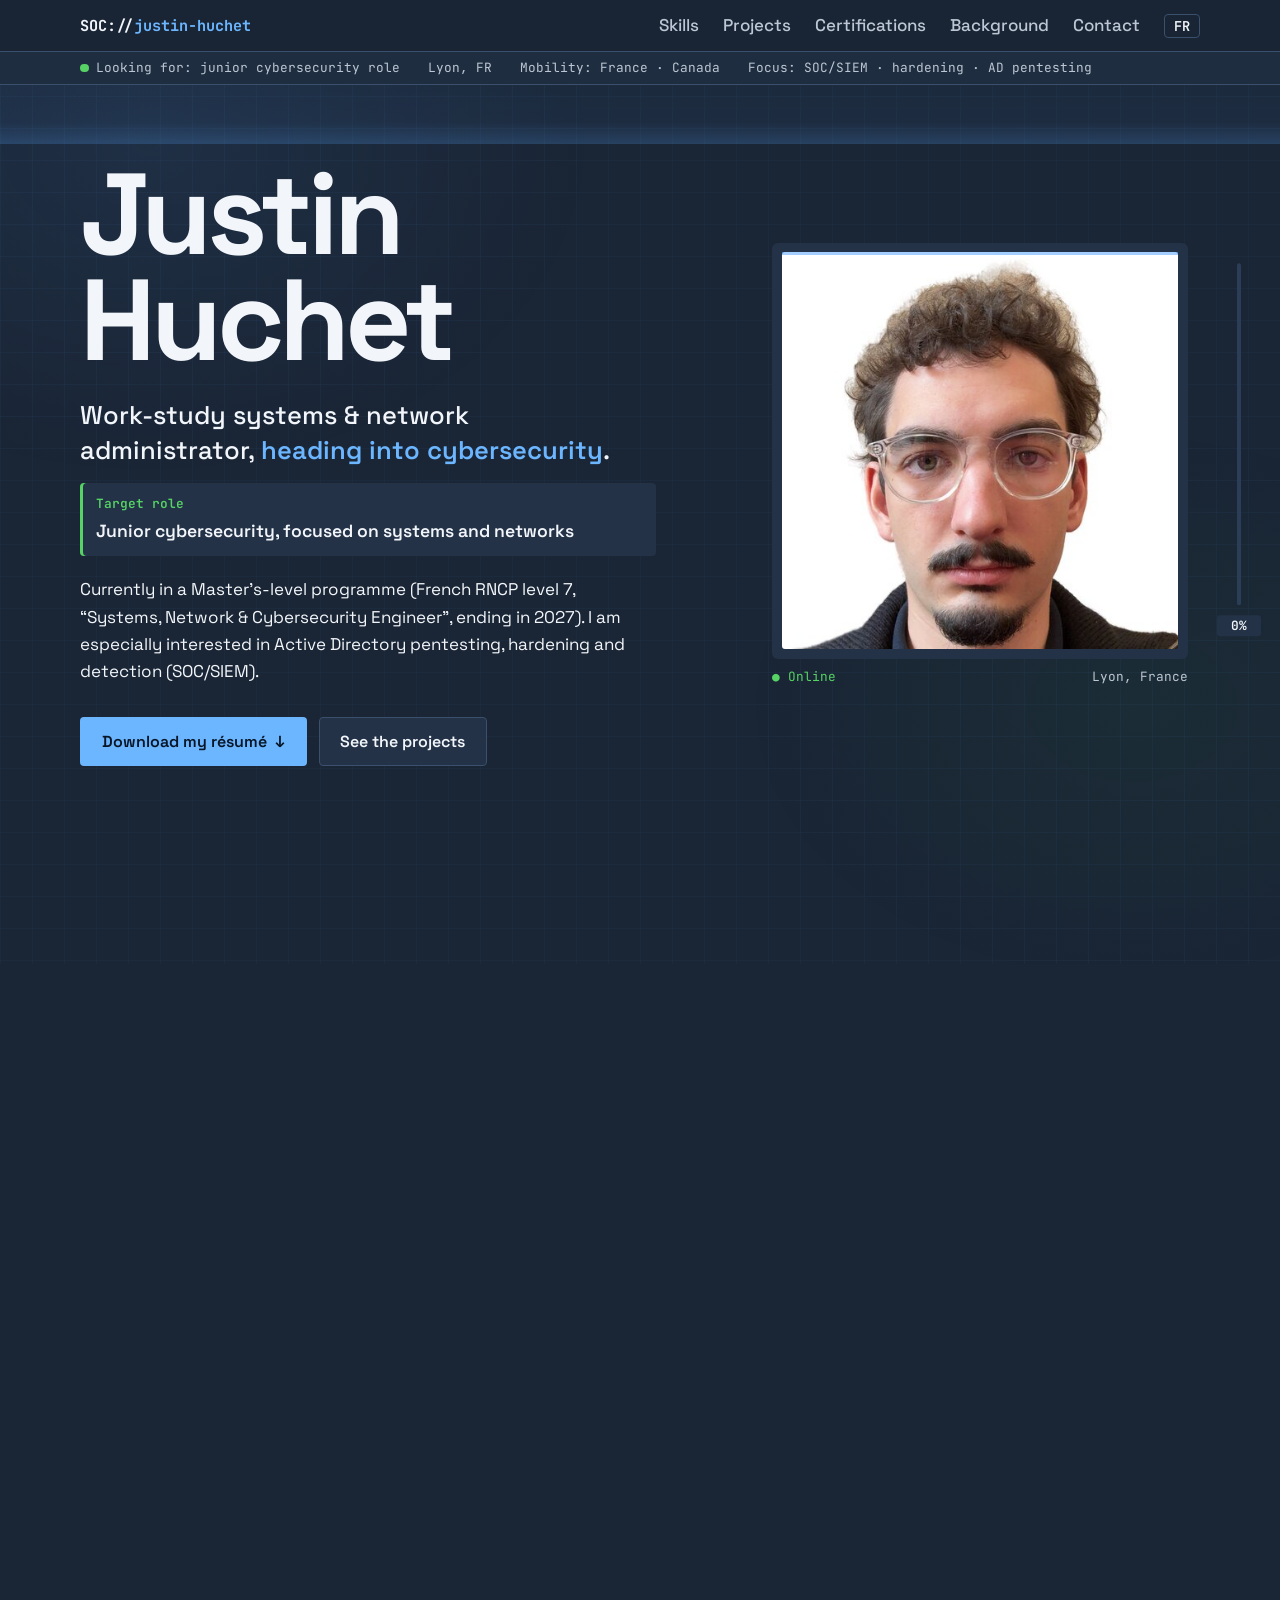
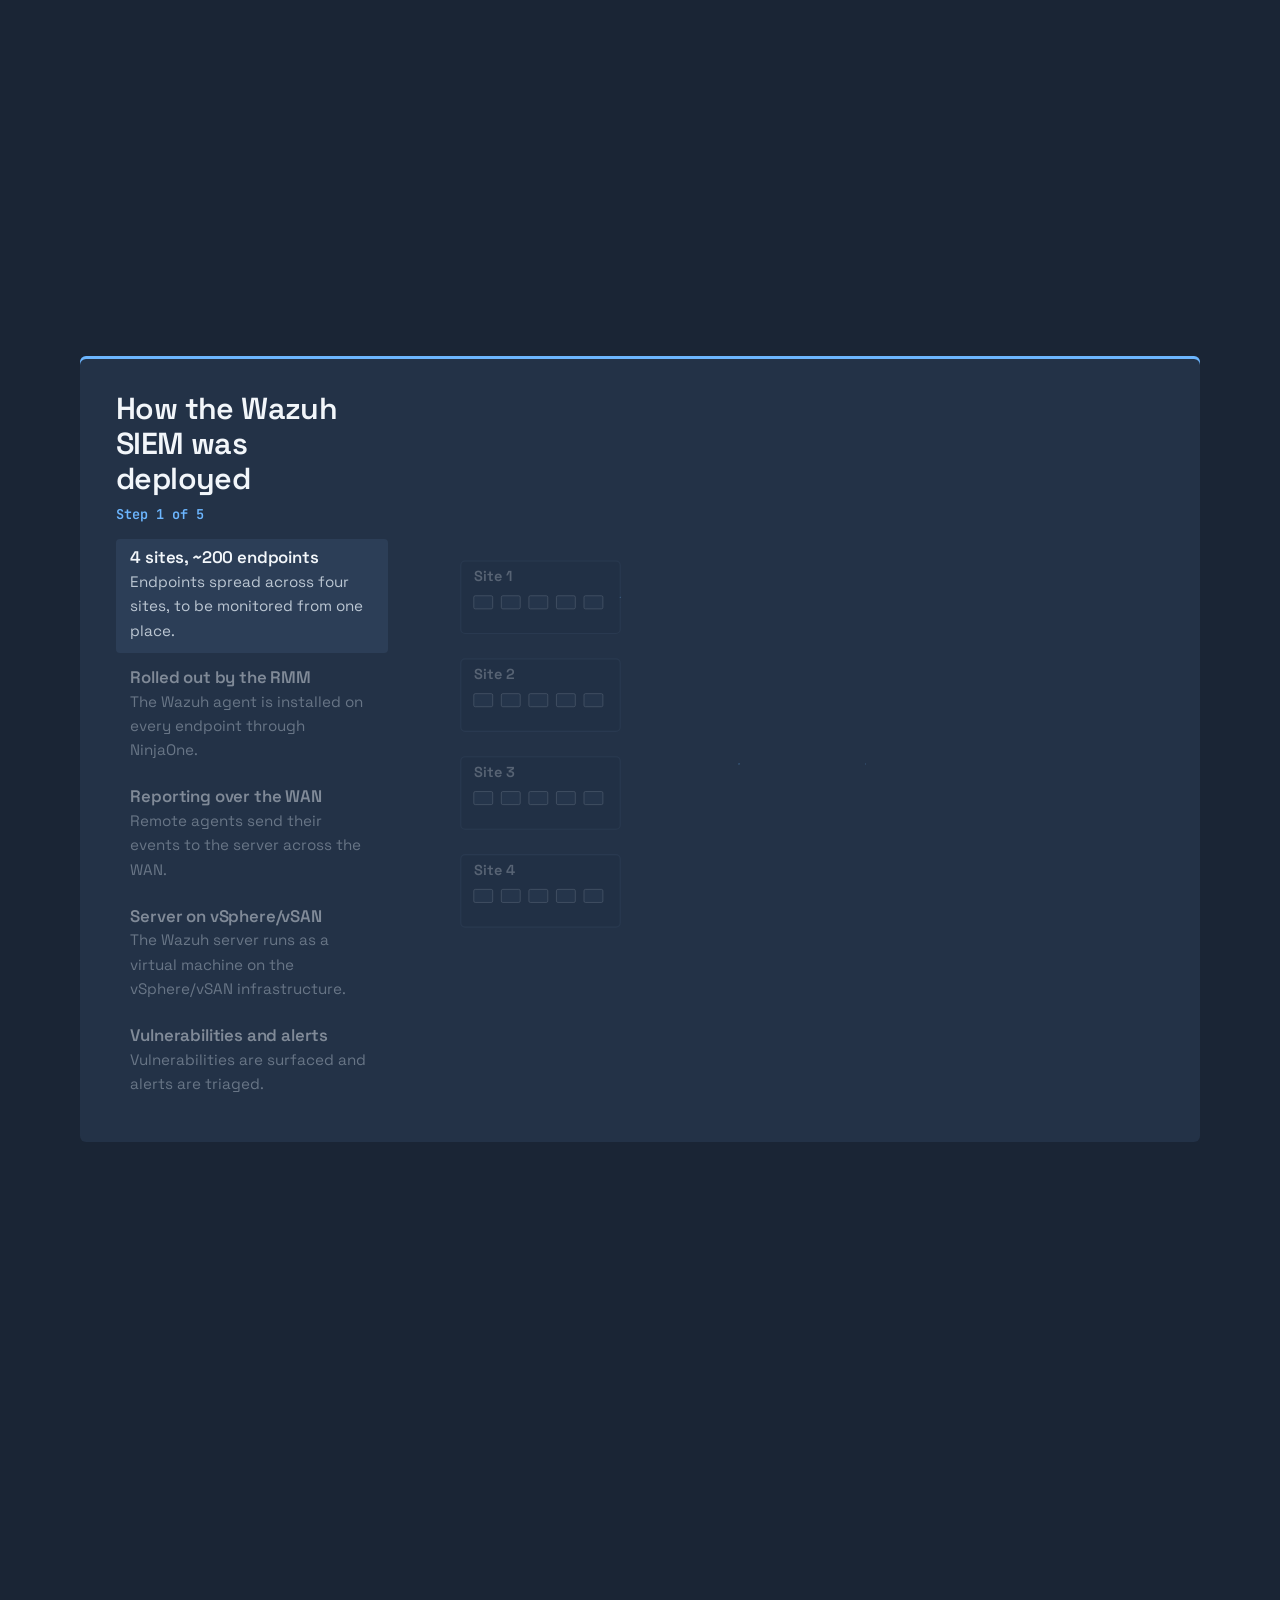
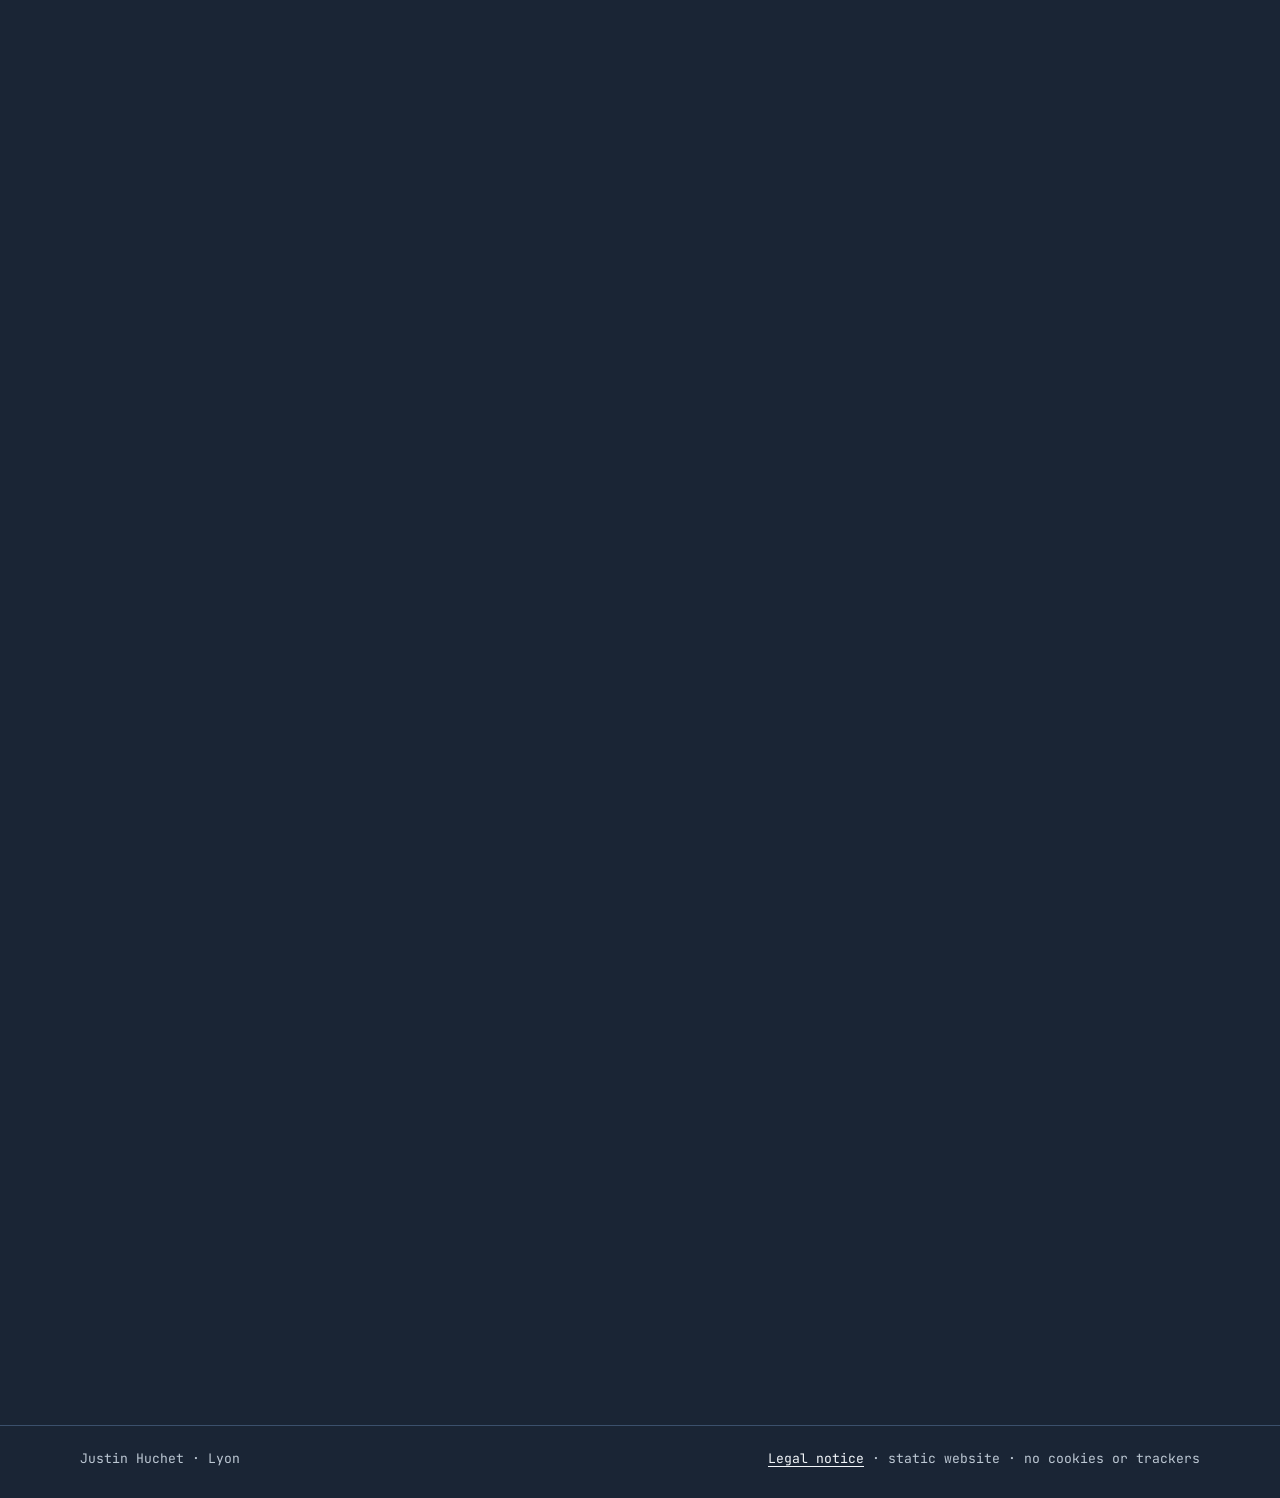
==== en/index.html @ d2e6dc8f "Aperçu de partage (Open Graph), section « Ce site » et en-têtes Cloudflare Pages Co-Authored-By: Cla" ====
<!doctype html>
<html lang="en">
<head>
  <meta charset="utf-8">
  <meta name="viewport" content="width=device-width, initial-scale=1">
  <meta http-equiv="Content-Security-Policy" content="default-src 'none'; script-src 'self'; style-src 'self'; img-src 'self'; font-src 'self'; base-uri 'none'; form-action 'none'">
  <meta name="referrer" content="no-referrer">
  <meta name="theme-color" content="#1a2535">
  <title>Justin Huchet – Systems, Networks &amp; Cybersecurity</title>
  <meta name="description" content="Portfolio of Justin Huchet, work-study systems and network administrator looking for a junior cybersecurity role focused on systems and networks: SIEM, homelab, network labs, Active Directory pentesting.">
  <link rel="icon" href="../assets/favicon.svg" type="image/svg+xml">
  <link rel="preload" href="../assets/fonts/space-grotesk.woff2" as="font" type="font/woff2" crossorigin>
  <link rel="stylesheet" href="../assets/style.css?v=5">
  <script src="../assets/main.js?v=2"></script>
  <script src="../assets/vendor/gsap.min.js" defer></script>
  <script src="../assets/vendor/ScrollTrigger.min.js" defer></script>
  <script src="../assets/scene.js" defer></script>
  <link rel="alternate" hreflang="fr" href="https://nba-jurgarl.github.io/">
  <link rel="alternate" hreflang="en" href="https://nba-jurgarl.github.io/en/">
  <link rel="canonical" href="https://nba-jurgarl.github.io/en/">
  <meta property="og:type" content="website">
  <meta property="og:site_name" content="Justin Huchet">
  <meta property="og:title" content="Justin Huchet – Junior cybersecurity, systems &amp; networks">
  <meta property="og:description" content="Work-study systems and network administrator looking for a junior cybersecurity role. Wazuh SIEM, Proxmox homelab, network labs, Active Directory pentesting.">
  <meta property="og:url" content="https://nba-jurgarl.github.io/en/">
  <meta property="og:image" content="https://nba-jurgarl.github.io/assets/og-en.jpg">
  <meta property="og:image:width" content="1200">
  <meta property="og:image:height" content="630">
  <meta property="og:image:alt" content="Justin Huchet, junior cybersecurity profile with a systems and networks focus, Lyon">
  <meta property="og:locale" content="en_US">
  <meta property="og:locale:alternate" content="fr_FR">
  <meta name="twitter:card" content="summary_large_image">
</head>
<body>
  <a class="skip" href="#content">Skip to content</a>

  <header class="site-header">
    <div class="wrap header-inner">
      <a class="brand" href="#home" translate="no">SOC://<span>justin-huchet</span></a>
      <nav aria-label="Main navigation">
        <ul>
          <li><a href="#skills">Skills</a></li>
          <li><a href="#projects">Projects</a></li>
          <li><a href="#certifications">Certifications</a></li>
          <li><a href="#background">Background</a></li>
          <li><a href="#contact">Contact</a></li>
          <li><a class="lang" href="../" hreflang="fr" lang="fr" aria-label="Version française">FR</a></li>
        </ul>
      </nav>
    </div>
    <div class="statusbar-row">
      <p class="wrap statusbar">
        <span><span class="dot" aria-hidden="true"></span>Looking for: junior cybersecurity role</span>
        <span>Lyon, FR</span>
        <span>Mobility: France · Canada</span>
        <span>Focus: SOC/SIEM · hardening · AD pentesting</span>
      </p>
    </div>
  </header>

  <div class="progress" aria-hidden="true"><div class="progress-track"><div class="progress-fill"></div></div><span class="progress-val">0%</span></div>

  <main id="content">
    <!-- ===== HOME / ABOUT ===== -->
    <section id="home" class="hero" aria-labelledby="title-home">
      <div class="wrap">
        <div class="hero-grid">
          <div class="hero-copy">
            <h1 id="title-home" class="display lines">
              <span class="line"><span data-line>Justin</span></span>
              <span class="line"><span data-line>Huchet</span></span>
            </h1>
            <p class="lead" data-load="1">Work-study systems &amp; network administrator, <strong>heading into cybersecurity</strong>.</p>
            <p class="target" data-load="2"><span class="target-label">Target role</span> Junior cybersecurity, focused on systems and networks</p>
            <p data-load="2">
              Currently in a Master's-level programme (French RNCP level 7, “Systems, Network &amp; Cybersecurity Engineer”, ending in 2027).
              I am especially interested in Active Directory pentesting, hardening and detection (SOC/SIEM).
            </p>
            <div class="actions" data-load="3">
              <a class="btn btn-primary" href="../assets/cv/CV_Justin_Huchet_EN.pdf" type="application/pdf" download>Download my résumé <span aria-hidden="true">↓</span></a>
              <a class="btn btn-ghost" href="#projects">See the projects</a>
            </div>
          </div>
          <figure class="feed" data-load="4">
            <div class="feed-frame">
              <img src="../assets/photo.jpg?v=3" alt="Photo of Justin Huchet" width="480" height="480" fetchpriority="high">
            </div>
            <figcaption><span class="live">● Online</span><span>Lyon, France</span></figcaption>
          </figure>
        </div>

        <!-- Key figures: real numbers only -->
        <div class="kpis">
          <p class="kpi" data-reveal><span class="kpi-val" data-roll>~200</span><span class="kpi-label">endpoints monitored with Wazuh</span></p>
          <p class="kpi" data-reveal="1"><span class="kpi-val" data-roll>4</span><span class="kpi-label">sites covered</span></p>
          <p class="kpi" data-reveal="2"><span class="kpi-val ok" data-roll>5</span><span class="kpi-label">certifications earned</span></p>
          <p class="kpi" data-reveal="3"><span class="kpi-val warn" data-roll>2027</span><span class="kpi-label">Master's (RNCP 7) ends</span></p>
        </div>
      </div>
    </section>

    <!-- ===== SKILLS ===== -->
    <section id="skills" aria-labelledby="title-skills">
      <div class="wrap">
        <div class="section-head" data-reveal>
          <h2 id="title-skills">Skills</h2>
          <p>What I use at work and in my labs, from hypervisors to firewalls.</p>
        </div>
        <ul class="matrix">
          <li data-reveal>
            <h3>Systems &amp; virtualization</h3>
            <ul class="tags">
              <li>Windows</li><li>Debian</li><li>Ubuntu</li><li>Active Directory</li><li>Office 365</li>
              <li>vSphere / vSAN</li><li>Proxmox VE</li><li>LXC containers</li><li>Docker</li>
              <li>VMware</li><li>VirtualBox</li><li>ZFS</li>
            </ul>
          </li>
          <li data-reveal="1">
            <h3>Networking</h3>
            <ul class="tags">
              <li>LAN / WAN</li><li>VLANs &amp; ACLs</li><li>OSPF (FRR)</li><li>Cisco</li><li>Wi-Fi</li>
              <li>LAN/WAN/DMZ segmentation</li><li>Network namespaces</li><li>NAT / DNAT</li>
              <li>WireGuard VPN</li><li>IPsec VPN</li>
            </ul>
          </li>
          <li class="defense" data-reveal="2">
            <h3>Security &amp; detection</h3>
            <ul class="tags">
              <li>Wazuh SIEM</li><li>iptables firewall (default-drop, stateful)</li>
              <li>Fortinet</li><li>Sophos</li><li>Isolated pentest lab</li><li>Pi-hole</li>
              <li>Introduction to ISO 27001</li>
            </ul>
          </li>
          <li data-reveal="3">
            <h3>Tooling &amp; backup</h3>
            <ul class="tags">
              <li>NinjaOne RMM</li><li>Veeam</li><li>Veritas System Recovery</li>
              <li>Proxmox Backup Server</li><li>Kali Linux</li>
            </ul>
          </li>
          <li data-reveal>
            <h3>Scripting</h3>
            <ul class="tags"><li>PowerShell</li><li>Python</li><li>C</li></ul>
          </li>
          <li data-reveal="1">
            <h3>Languages</h3>
            <ul class="plain">
              <li>French: native</li>
              <li>Polish: native</li>
              <li>English: professional / technical</li>
            </ul>
          </li>
        </ul>
      </div>
    </section>

    <!-- ===== PROJECTS: one <article class="card"> per project ===== -->
    <section id="projects" aria-labelledby="title-projects">
      <div class="wrap">
        <div class="section-head" data-reveal>
          <h2 id="title-projects">Projects</h2>
          <p>One production deployment, labs built to learn, and an ongoing goal: Active Directory pentesting.</p>
        </div>
        <!-- Scène Wazuh (GSAP + ScrollTrigger, assets/scene.js) : sans script, le schéma complet s'affiche -->
        <div class="scene">
          <div class="scene-stage">
            <div class="scene-copy">
              <h3>How the Wazuh SIEM was deployed</h3>
              <p class="scene-count" aria-hidden="true">Step 1 of 5</p>
              <ol class="scene-steps">
                <li class="scene-step"><h4>4 sites, ~200 endpoints</h4><p>Endpoints spread across four sites, to be monitored from one place.</p></li>
                <li class="scene-step"><h4>Rolled out by the RMM</h4><p>The Wazuh agent is installed on every endpoint through NinjaOne.</p></li>
                <li class="scene-step"><h4>Reporting over the WAN</h4><p>Remote agents send their events to the server across the WAN.</p></li>
                <li class="scene-step"><h4>Server on vSphere/vSAN</h4><p>The Wazuh server runs as a virtual machine on the vSphere/vSAN infrastructure.</p></li>
                <li class="scene-step"><h4>Vulnerabilities and alerts</h4><p>Vulnerabilities are surfaced and alerts are triaged.</p></li>
              </ol>
            </div>
            <div class="scene-figure">
              <svg class="scene-svg" viewBox="0 0 1000 600" role="img" aria-labelledby="scene-t scene-d">
              <title id="scene-t">Wazuh deployment diagram</title><desc id="scene-d">Four sites and about 200 endpoints; the Wazuh agent is rolled out by the NinjaOne RMM; agents report over the WAN to the Wazuh server, a virtual machine on vSphere/vSAN; the output is surfaced vulnerabilities and triaged alerts.</desc>
              <line class="link rmm-link draw" x1="400" y1="100" x2="252" y2="54"/>
              <line class="link rmm-link draw" x1="400" y1="100" x2="252" y2="189"/>
              <line class="link rmm-link draw" x1="400" y1="100" x2="252" y2="324"/>
              <line class="link rmm-link draw" x1="400" y1="100" x2="252" y2="459"/>
              <line class="link wan-link draw" x1="250" y1="90" x2="414" y2="320"/>
              <line class="link wan-link draw" x1="250" y1="225" x2="414" y2="320"/>
              <line class="link wan-link draw" x1="250" y1="360" x2="414" y2="320"/>
              <line class="link wan-link draw" x1="250" y1="495" x2="414" y2="320"/>
              <line class="link core-link draw" x1="588" y1="320" x2="730" y2="285"/>
              <line class="link out-link draw" x1="835" y1="340" x2="835" y2="452"/>
              <g class="site"><rect class="box" x="30" y="40" width="220" height="100" rx="6"/><text class="svg-label" x="48" y="68">Site 1</text>
              <rect class="endpoint" x="48" y="88" width="26" height="18" rx="2"/><circle class="agent" cx="74" cy="88" r="5"/>
              <rect class="endpoint" x="86" y="88" width="26" height="18" rx="2"/><circle class="agent" cx="112" cy="88" r="5"/>
              <rect class="endpoint" x="124" y="88" width="26" height="18" rx="2"/><circle class="agent" cx="150" cy="88" r="5"/>
              <rect class="endpoint" x="162" y="88" width="26" height="18" rx="2"/><circle class="agent" cx="188" cy="88" r="5"/>
              <rect class="endpoint" x="200" y="88" width="26" height="18" rx="2"/><circle class="agent" cx="226" cy="88" r="5"/>
              </g>
              <g class="site"><rect class="box" x="30" y="175" width="220" height="100" rx="6"/><text class="svg-label" x="48" y="203">Site 2</text>
              <rect class="endpoint" x="48" y="223" width="26" height="18" rx="2"/><circle class="agent" cx="74" cy="223" r="5"/>
              <rect class="endpoint" x="86" y="223" width="26" height="18" rx="2"/><circle class="agent" cx="112" cy="223" r="5"/>
              <rect class="endpoint" x="124" y="223" width="26" height="18" rx="2"/><circle class="agent" cx="150" cy="223" r="5"/>
              <rect class="endpoint" x="162" y="223" width="26" height="18" rx="2"/><circle class="agent" cx="188" cy="223" r="5"/>
              <rect class="endpoint" x="200" y="223" width="26" height="18" rx="2"/><circle class="agent" cx="226" cy="223" r="5"/>
              </g>
              <g class="site"><rect class="box" x="30" y="310" width="220" height="100" rx="6"/><text class="svg-label" x="48" y="338">Site 3</text>
              <rect class="endpoint" x="48" y="358" width="26" height="18" rx="2"/><circle class="agent" cx="74" cy="358" r="5"/>
              <rect class="endpoint" x="86" y="358" width="26" height="18" rx="2"/><circle class="agent" cx="112" cy="358" r="5"/>
              <rect class="endpoint" x="124" y="358" width="26" height="18" rx="2"/><circle class="agent" cx="150" cy="358" r="5"/>
              <rect class="endpoint" x="162" y="358" width="26" height="18" rx="2"/><circle class="agent" cx="188" cy="358" r="5"/>
              <rect class="endpoint" x="200" y="358" width="26" height="18" rx="2"/><circle class="agent" cx="226" cy="358" r="5"/>
              </g>
              <g class="site"><rect class="box" x="30" y="445" width="220" height="100" rx="6"/><text class="svg-label" x="48" y="473">Site 4</text>
              <rect class="endpoint" x="48" y="493" width="26" height="18" rx="2"/><circle class="agent" cx="74" cy="493" r="5"/>
              <rect class="endpoint" x="86" y="493" width="26" height="18" rx="2"/><circle class="agent" cx="112" cy="493" r="5"/>
              <rect class="endpoint" x="124" y="493" width="26" height="18" rx="2"/><circle class="agent" cx="150" cy="493" r="5"/>
              <rect class="endpoint" x="162" y="493" width="26" height="18" rx="2"/><circle class="agent" cx="188" cy="493" r="5"/>
              <rect class="endpoint" x="200" y="493" width="26" height="18" rx="2"/><circle class="agent" cx="226" cy="493" r="5"/>
              </g>
              <text class="svg-sub total" x="140" y="584" text-anchor="middle">~200 endpoints in total</text>
              <g class="rmm"><rect class="box" x="380" y="24" width="276" height="76" rx="6"/><text class="svg-label" x="400" y="56">NinjaOne RMM</text><text class="svg-sub" x="400" y="82">rolls out the Wazuh agent</text></g>
              <g class="wan"><ellipse class="box" cx="500" cy="320" rx="88" ry="46"/><text class="svg-label" x="500" y="326" text-anchor="middle">WAN</text></g>
              <g class="cluster"><rect class="box box-soft" x="700" y="170" width="270" height="250" rx="8"/><text class="svg-sub" x="716" y="198">vSphere / vSAN</text><g class="vm"><rect class="box box-vm" x="730" y="230" width="210" height="110" rx="6"/><text class="svg-label" x="750" y="276">Wazuh server</text><text class="svg-sub" x="750" y="304">virtual machine</text></g></g>
              <g class="outputs"><rect class="box chip" x="700" y="452" width="270" height="48" rx="6"/><text class="svg-label" x="714" y="482">Vulnerabilities surfaced</text><rect class="box chip" x="700" y="512" width="270" height="48" rx="6"/><text class="svg-label" x="714" y="542">Alerts triaged</text></g>
              <circle class="packet" cx="250" cy="90" r="6"/>
              <circle class="packet" cx="250" cy="225" r="6"/>
              <circle class="packet" cx="250" cy="360" r="6"/>
              <circle class="packet" cx="250" cy="495" r="6"/>
              </svg>
            </div>
          </div>
        </div>
        <div class="projects">
          <article class="card defense featured" data-reveal>
            <div>
              <div class="card-head"><h3>Enterprise Wazuh SIEM deployment</h3><span class="badge badge-ok">Prod</span></div>
              <p>
                Deployed a Wazuh SIEM covering about 200 endpoints across 4 sites,
                to surface vulnerabilities and triage alerts.
              </p>
              <ul>
                <li>Remote agents connected to the server over the WAN.</li>
                <li>Agents rolled out through the NinjaOne RMM.</li>
                <li>Server hosted as a virtual machine on vSphere/vSAN.</li>
                <li>Additional work on running Wazuh under Docker.</li>
              </ul>
              <ul class="tags"><li>Wazuh</li><li>NinjaOne</li><li>vSphere/vSAN</li><li>Docker</li></ul>
            </div>
            <dl class="facts">
              <div><dt>Scope</dt><dd>~200 endpoints, 4 sites</dd></div>
              <div><dt>Agent rollout</dt><dd>NinjaOne RMM, over the WAN</dd></div>
              <div><dt>Hosting</dt><dd>VM on vSphere/vSAN</dd></div>
              <div><dt>Goal</dt><dd>Surface vulnerabilities, triage alerts</dd></div>
            </dl>
          </article>

          <article class="card" data-reveal>
            <div class="card-head"><h3>Proxmox homelab</h3><span class="badge badge-info">Lab</span></div>
            <p>Personal infrastructure to host services and practise offensive security.</p>
            <ul>
              <li>ZFS-based NAS, LXC containers, Pi-hole, websites.</li>
              <li>Isolated pentest lab on a bridge with no route to the LAN: Windows DC, client machines, Kali, vulnerable machines.</li>
              <li>Remote access only through a WireGuard VPN.</li>
              <li>Backups with Proxmox Backup Server.</li>
            </ul>
            <ul class="tags"><li>Proxmox</li><li>ZFS</li><li>LXC</li><li>WireGuard</li><li>PBS</li></ul>
          </article>

          <article class="card offense" data-reveal="1">
            <div class="card-head"><h3>Active Directory pentesting</h3><span class="badge badge-now">In progress</span></div>
            <p>Building skills in attacking and defending Active Directory.</p>
            <ul>
              <li>Lab project: BloodHound, Impacket, NetExec, Responder, AS-REP Roasting, Kerberoasting,
                attack path analysis and auditor accounts for POCs.</li>
              <li><span class="badge badge-now">In progress</span> Training on GOAD and HackTheBox.</li>
              <li><span class="badge badge-goal">Goal</span> CRTP, OSCP or PNPT certification (not yet obtained).</li>
            </ul>
            <ul class="tags"><li>BloodHound</li><li>Impacket</li><li>NetExec</li><li>Responder</li></ul>
          </article>

          <article class="card defense" data-reveal>
            <div class="card-head"><h3>Network &amp; security labs on Debian</h3><span class="badge badge-info">Lab</span></div>
            <ul>
              <li>VLANs and ACLs.</li>
              <li>Dynamic routing with OSPF using FRR.</li>
              <li>iptables firewall: default-drop policy, stateful rules, NAT/MASQUERADE,
                DNAT to a DMZ with bypass protection, rate-limited logging.</li>
              <li>LAN/WAN/DMZ segmentation with network namespaces.</li>
            </ul>
            <ul class="tags"><li>Debian</li><li>FRR</li><li>iptables</li><li>netns</li></ul>
          </article>

          <article class="card" data-reveal="1">
            <div class="card-head"><h3>Virtualized environments</h3><span class="badge badge-info">Prod + lab</span></div>
            <p>Administration and use of several hypervisors, at work and in the lab.</p>
            <ul class="tags"><li>vSphere/vSAN</li><li>Proxmox</li><li>VirtualBox</li><li>VMware</li></ul>
          </article>
        </div>
      </div>
    </section>

    <!-- ===== CERTIFICATIONS ===== -->
    <section id="certifications" aria-labelledby="title-certifications">
      <div class="wrap">
        <div class="section-head" data-reveal>
          <h2 id="title-certifications">Certifications</h2>
          <p>Earned during my studies and work-study, plus the next one I am aiming for.</p>
        </div>
        <div class="table-wrap" data-reveal>
          <table class="table">
            <thead><tr><th scope="col">Certification</th><th scope="col">Issuer</th><th scope="col">Status</th></tr></thead>
            <tbody>
              <tr><td>Fortinet Certified Associate in Cybersecurity</td><td>Fortinet</td><td><span class="badge badge-ok">Valid → 11/2026</span></td></tr>
              <tr><td>FortiGate Operator v7.4</td><td>Fortinet</td><td><span class="badge badge-ok">Earned</span></td></tr>
              <tr><td>NSE 2 – Introduction to Cybersecurity</td><td>Fortinet</td><td><span class="badge badge-ok">Earned</span></td></tr>
              <tr><td>CyberOps Associate</td><td>Cisco Networking Academy</td><td><span class="badge badge-ok">Earned</span></td></tr>
              <tr><td>Linux Unhatched</td><td>NDG</td><td><span class="badge badge-ok">Earned</span></td></tr>
              <tr><td>CRTP, OSCP or PNPT</td><td>—</td><td><span class="badge badge-goal">Goal</span></td></tr>
            </tbody>
          </table>
        </div>
      </div>
    </section>

    <!-- ===== BACKGROUND ===== -->
    <section id="background" aria-labelledby="title-background">
      <div class="wrap">
        <div class="section-head" data-reveal>
          <h2 id="title-background">Background</h2>
          <p>Work-study at Groupe Lagrange since 10/2024, alongside the ISRC Master's programme at ICOF.</p>
        </div>
        <div class="logs">
          <div class="card" data-reveal>
            <div class="card-head"><h3>Experience</h3></div>
            <ol class="log">
              <li>
                <time>10/2024 → 2027</time>
                <div>
                  <h4>Systems, Network &amp; Cybersecurity Administrator (work-study)</h4>
                  <p>Groupe Lagrange</p>
                  <ul>
                    <li>Kept systems and applications running, user support, incident resolution.</li>
                    <li>Administered Windows/Linux, Active Directory, Office 365, virtualized/cloud environments.</li>
                    <li>Deployed workstations and servers; managed accounts, permissions and remote access.</li>
                    <li>Internal network, VPN, Wi-Fi; contributed to network security (firewall, filtering, segmentation).</li>
                    <li>Deployed and operated Wazuh for security monitoring.</li>
                    <li>NinjaOne, backup/restore with Veritas System Recovery, PowerShell scripting.</li>
                  </ul>
                </div>
              </li>
              <li>
                <time>01/2024 → 02/2024</time>
                <div>
                  <h4>IT Support Technician (internship)</h4>
                  <p>Koesio</p>
                  <ul>
                    <li>User support, ticketing and remote assistance.</li>
                    <li>Sophos/Fortinet firewalls, security rules, Veeam backups.</li>
                    <li>Active Directory / FSMO, Office 365, Wi-Fi, PowerShell scripts.</li>
                  </ul>
                </div>
              </li>
            </ol>
          </div>
          <div class="card" data-reveal="1">
            <div class="card-head"><h3>Education</h3></div>
            <ol class="log">
              <li>
                <time>2026 → 2027</time>
                <div>
                  <h4>Master's, Year 2 – Systems, Network &amp; Cybersecurity Engineering (ISRC)</h4>
                  <p>ICOF, Lyon · French RNCP 38117, level 7</p>
                </div>
              </li>
              <li>
                <time>2025 → 2026</time>
                <div>
                  <h4>Master's, Year 1 – Systems, Network &amp; Cybersecurity Engineering (ISRC)</h4>
                  <p>ICOF, Lyon</p>
                </div>
              </li>
              <li>
                <time>2024 → 2025</time>
                <div>
                  <h4>Bachelor – Software &amp; Network Project Manager, cybersecurity major</h4>
                  <p>ICOF, Lyon · French RNCP 34568, level 6</p>
                </div>
              </li>
              <li>
                <time>2022 → 2024</time>
                <div>
                  <h4>BTS SIO, SISR option (2-year IT degree, infrastructure &amp; networks)</h4>
                  <p>Lycée Les Chassagnes, Oullins (near Lyon)</p>
                </div>
              </li>
            </ol>
          </div>
        </div>
      </div>
    </section>

    <!-- ===== THIS SITE ===== -->
    <section id="this-site" aria-labelledby="title-site">
      <div class="wrap">
        <div class="section-head" data-reveal>
          <h2 id="title-site">This site</h2>
          <p>A security-minded portfolio should be clean itself. Here is what is in place.</p>
        </div>
        <article class="card defense" data-reveal>
          <ul>
            <li>Strict Content-Security-Policy: only the site's own resources, no script or style written inside the HTML.</li>
            <li>No third-party resources: fonts and scripts are hosted on the site. No cookies, no trackers, no analytics.</li>
            <li>A <a href="../.well-known/security.txt"><code>security.txt</code></a> file (RFC 9116) to report a vulnerability.</li>
            <li>Photo stripped of its metadata (EXIF, GPS).</li>
            <li>Hand-written HTML and CSS, no framework, no build step. <a href="https://github.com/NBA-JURGARL/NBA-JURGARL.github.io" rel="noopener noreferrer">Public source code on GitHub</a>.</li>
          </ul>
        </article>
      </div>
    </section>

    <!-- ===== CONTACT ===== -->
    <section id="contact" class="contact" aria-labelledby="title-contact">
      <div class="wrap">
        <div class="section-head" data-reveal>
          <h2 id="title-contact">Contact</h2>
          <p>The easiest way to reach me is LinkedIn. My résumé is available as a PDF.</p>
        </div>
        <ul class="links">
          <li data-reveal><a href="https://www.linkedin.com/in/justin-huchet-608b47251/" rel="noopener noreferrer">LinkedIn <span>justin-huchet <span class="arrow" aria-hidden="true">→</span></span></a></li>
          <li data-reveal="1"><a href="https://github.com/NBA-JURGARL" rel="noopener noreferrer">GitHub <span>NBA-JURGARL <span class="arrow" aria-hidden="true">→</span></span></a></li>
          <li data-reveal="2"><a href="../assets/cv/CV_Justin_Huchet_EN.pdf" type="application/pdf" download>Résumé <span>PDF, 1 page <span class="arrow" aria-hidden="true">↓</span></span></a></li>
        </ul>
      </div>
    </section>
  </main>

  <footer class="site-footer">
    <div class="wrap">
      <p>Justin Huchet · Lyon</p>
      <p><a href="legal-notice.html">Legal notice</a> · static website · no cookies or trackers</p>
    </div>
  </footer>
</body>
</html>
---- assets/style.css ----
/* Thème « SOC » : couleurs, polices et mouvements à modifier ici */
@font-face {
  font-family: "Space Grotesk"; src: url("fonts/space-grotesk.woff2") format("woff2");
  font-weight: 300 700; font-display: swap;
}
@font-face {
  font-family: "JetBrains Mono"; src: url("fonts/jetbrains-mono.woff2") format("woff2");
  font-weight: 400 700; font-display: swap;
}

:root {
  --bg: #1a2535;
  --surface: #233247;
  --surface-2: #1f2d40;
  --raised: #2c3e57;
  --border: #3b506c;
  --text: #f2f6fa;
  --muted: #bcc7d3;
  --accent: #6cb6ff;   /* bleu blue-team */
  --accent-ink: #071526;
  --ok: #56d364;
  --warn: #e3b341;
  --crit: #ff7b72;
  --sans: "Space Grotesk", system-ui, -apple-system, "Segoe UI", Roboto, sans-serif;
  --mono: "JetBrains Mono", ui-monospace, "DejaVu Sans Mono", Menlo, Consolas, monospace;
  --margin: clamp(16px, 4vw, 48px);
  --gap: clamp(1rem, 2vw, 1.5rem);
  --ease-out: cubic-bezier(0.22, 1, 0.36, 1);
  --ease-expo: cubic-bezier(0.16, 1, 0.3, 1);
  --t-press: 140ms;
  --t-hover: 180ms;
  color-scheme: dark;
}

*, *::before, *::after { box-sizing: border-box; }
html { scroll-behavior: smooth; -webkit-text-size-adjust: 100%; }
body {
  margin: 0;
  color: var(--text);
  font: 400 1.0625rem/1.6 var(--sans);
  background-color: var(--bg);
}
img { display: block; max-width: 100%; height: auto; }

.wrap { max-width: 76rem; margin: 0 auto; padding: 0 var(--margin); }

a { color: var(--accent); text-underline-offset: .2em; text-decoration-thickness: .07em; transition: color var(--t-hover) ease, text-decoration-color var(--t-hover) ease; }
:focus-visible { outline: 2px solid var(--warn); outline-offset: 3px; }
::selection { background: var(--accent); color: var(--accent-ink); }

.skip {
  position: absolute; left: -999px; top: 0;
  background: var(--surface); padding: .5rem 1rem; z-index: 10;
}
.skip:focus { left: 16px; }
.sr-only { position: absolute; width: 1px; height: 1px; overflow: hidden; clip-path: inset(50%); white-space: nowrap; }

/* Fond animé : quadrillage qui défile, halos qui pulsent, balayage radar */
body::before, body::after {
  content: ""; position: fixed; pointer-events: none; z-index: -1;
}
body::before {
  inset: -64px;
  background:
    radial-gradient(40rem 30rem at 15% 20%, rgba(88, 166, 255, .08), transparent 70%),
    radial-gradient(35rem 25rem at 85% 75%, rgba(63, 185, 80, .05), transparent 70%),
    linear-gradient(rgba(88, 166, 255, .045) 1px, transparent 1px) 0 0 / 32px 32px,
    linear-gradient(90deg, rgba(88, 166, 255, .045) 1px, transparent 1px) 0 0 / 32px 32px;
  animation: grid-drift 6s linear infinite, glow 9s ease-in-out infinite alternate;
}
body::after {
  left: 0; right: 0; top: 0; height: 9rem;
  background: linear-gradient(to bottom, transparent, rgba(88, 166, 255, .06) 85%, rgba(88, 166, 255, .22) 100%);
  animation: sweep 7s linear infinite;
}
@keyframes grid-drift { to { transform: translate(32px, 32px); } }
@keyframes glow { from { opacity: .7; } to { opacity: 1; } }
@keyframes sweep { from { transform: translateY(-9rem); } to { transform: translateY(100vh); } }

/* Barre du haut */
.site-header {
  position: sticky; top: 0; z-index: 5;
  background: rgba(26, 37, 53, .95); border-bottom: 1px solid var(--border);
}
.header-inner {
  display: flex; flex-wrap: wrap; align-items: center; justify-content: space-between;
  gap: .5rem 2rem; padding-top: .75rem; padding-bottom: .75rem;
}
.brand { font: 700 .95rem var(--mono); color: var(--text); text-decoration: none; }
.brand span { color: var(--accent); }
nav ul { display: flex; flex-wrap: wrap; align-items: center; gap: .25rem 1.5rem; list-style: none; margin: 0; padding: 0; }
nav a { color: var(--muted); text-decoration: none; font-weight: 500; }
.lang { color: var(--text); border: 1px solid var(--border); border-radius: 4px; padding: .1rem .55rem; font: 600 .85rem var(--mono); }

.statusbar-row { border-top: 1px solid var(--border); background: var(--surface-2); }
.statusbar {
  display: flex; flex-wrap: wrap; gap: .25rem 1.75rem; margin: 0 auto;
  font: .8rem/1.4 var(--mono); color: var(--muted);
  padding-top: .45rem; padding-bottom: .45rem;
}
.dot { display: inline-block; width: .55rem; height: .55rem; border-radius: 50%; background: var(--ok); margin-right: .45rem; animation: blink 2s ease-in-out infinite; }
@keyframes blink { 50% { opacity: .35; } }

/* Titres */
h1, h2, h3, h4 { line-height: 1.15; font-weight: 600; letter-spacing: -0.01em; }
h2 { font-size: clamp(2rem, 4.2vw, 3.25rem); letter-spacing: -0.03em; line-height: 1.02; margin: 0; }
h3 { font-size: 1.25rem; margin: 0; }
h4 { font-size: 1.05rem; margin: 0 0 .15rem; }
.section-head { display: grid; gap: .75rem 3rem; grid-template-columns: minmax(0, 1fr); margin-bottom: clamp(1.75rem, 4vw, 3rem); }
.section-head p { margin: 0; color: var(--muted); max-width: 38rem; }
@media (min-width: 56rem) { .section-head { grid-template-columns: 5fr 7fr; align-items: end; } }

section { padding: clamp(4rem, 9vw, 7.5rem) 0 0; scroll-margin-top: 6rem; }

/* Accueil */
.hero { padding-top: clamp(2.5rem, 6vw, 5rem); }
.hero-grid { display: grid; gap: clamp(2rem, 5vw, 4rem); grid-template-columns: minmax(0, 1fr); align-items: center; }
@media (min-width: 56rem) { .hero-grid { grid-template-columns: 7fr 5fr; } }
.display {
  font-size: clamp(3.25rem, 9vw, 7.25rem); line-height: .92; letter-spacing: -0.045em; font-weight: 700;
  margin: 0 0 1.5rem;
}
.lines .line { display: block; overflow: clip; padding-bottom: .08em; margin-bottom: -0.08em; }
.lines [data-line] { display: block; }
.lead { font-size: clamp(1.25rem, 2.2vw, 1.6rem); line-height: 1.35; font-weight: 500; margin: 0 0 1rem; max-width: 34rem; }
.lead strong { color: var(--accent); font-weight: 600; }
.hero-copy > p:not(.lead):not(.target) { max-width: 36rem; margin: 0; }
.target {
  display: flex; flex-wrap: wrap; align-items: baseline; gap: .35rem .75rem;
  margin: 0 0 1.25rem; padding: .7rem 1rem; max-width: 36rem;
  background: var(--surface); border-radius: 4px; box-shadow: inset 3px 0 0 var(--ok);
  font-weight: 600; font-size: 1.1rem;
}
.target-label { font: 600 .8rem var(--mono); color: var(--ok); }

/* Indicateur de défilement sur le côté (rempli par main.js, masqué sans script) */
.progress { display: none; }
.js .progress {
  position: fixed; right: clamp(8px, 1.5vw, 24px); top: 50%; transform: translateY(-50%); z-index: 4;
  display: flex; flex-direction: column; align-items: center; gap: .6rem; pointer-events: none;
}
.progress-track { width: 4px; height: 38vh; background: var(--raised); border-radius: 2px; overflow: clip; }
.progress-fill { width: 100%; height: 100%; background: var(--accent); transform-origin: top; transform: scaleY(0); }
.progress-val { font: 600 .8rem var(--mono); color: var(--text); background: var(--surface); padding: .15rem .4rem; border-radius: 3px; font-variant-numeric: tabular-nums; min-width: 3.4em; text-align: center; }
@media (max-width: 56rem) {
  .js .progress { right: 4px; }
  .progress-track { width: 3px; height: 30vh; }
  .progress-val { display: none; }
}
.actions { display: flex; flex-wrap: wrap; gap: .75rem; margin-top: 2rem; }

.btn {
  display: inline-flex; align-items: center; gap: .5rem; padding: .8rem 1.3rem; border-radius: 4px;
  font: 600 1rem var(--sans); text-decoration: none; border: 1px solid transparent;
  transition: transform var(--t-press) var(--ease-out), background-color var(--t-hover) ease, border-color var(--t-hover) ease, color var(--t-hover) ease;
}
.btn:active { transform: scale(.97); }
.btn-primary { background: var(--accent); color: var(--accent-ink); }
.btn-ghost { color: var(--text); border-color: var(--border); background: var(--surface); }

.feed { margin: 0; justify-self: center; width: min(100%, 26rem); }
.feed-frame { position: relative; background: var(--surface); padding: .6rem; border-radius: 6px; overflow: clip; }
.feed img { width: 100%; aspect-ratio: 1; object-fit: cover; border-radius: 3px; }
.feed-frame::after { /* ligne de scan sur la photo */
  content: ""; position: absolute; left: .6rem; right: .6rem; top: .6rem; height: 3px;
  background: rgba(88, 166, 255, .55); pointer-events: none;
  animation: feed-scan 4.5s linear infinite;
}
@keyframes feed-scan { from { transform: translateY(0); opacity: .9; } 90% { opacity: .9; } to { transform: translateY(calc(min(26rem, 100vw) - 2.6rem)); opacity: 0; } }
.feed figcaption { display: flex; justify-content: space-between; gap: 1rem; margin-top: .6rem; font: .8rem var(--mono); color: var(--muted); }
.feed .live { color: var(--ok); }

/* Indicateurs */
.kpis { display: grid; gap: 4px; grid-template-columns: repeat(2, minmax(0, 1fr)); margin-top: clamp(3rem, 7vw, 5rem); }
.kpi { border-radius: 4px; }
@media (min-width: 56rem) { .kpis { grid-template-columns: repeat(4, minmax(0, 1fr)); } }
.kpi { background: var(--surface); padding: 1.25rem 1.25rem 1.4rem; margin: 0; }
.kpi-val { display: block; font: 700 clamp(2.5rem, 5vw, 3.75rem)/1 var(--mono); color: var(--accent); letter-spacing: -0.03em; font-variant-numeric: tabular-nums; }
.kpi-val.ok { color: var(--ok); }
.kpi-val.warn { color: var(--warn); }
.kpi-label { display: block; margin-top: .6rem; color: var(--muted); font-size: .95rem; }

/* Compétences : matrice de lignes */
.matrix { list-style: none; margin: 0; padding: 0; display: grid; gap: 4px; }
.matrix > li { display: grid; gap: .75rem 2rem; grid-template-columns: minmax(0, 1fr); background: var(--surface); padding: 1.25rem 1.5rem; border-radius: 4px; }
@media (min-width: 48rem) { .matrix > li { grid-template-columns: 15rem minmax(0, 1fr); align-items: baseline; } }
.matrix .defense { box-shadow: inset 3px 0 0 var(--accent); }

.tags { display: flex; flex-wrap: wrap; gap: .45rem; list-style: none; padding: 0; margin: 0; }
.tags li {
  font: .82rem/1.4 var(--mono); color: var(--text);
  background: var(--raised); border-radius: 3px; padding: .2rem .55rem;
}
.plain { list-style: none; padding: 0; margin: 0; display: flex; flex-wrap: wrap; gap: .25rem 2rem; }

/* Statuts */
.badge {
  display: inline-block; font: 600 .75rem/1.4 var(--mono); letter-spacing: .02em;
  border: 1px solid currentColor; border-radius: 3px; padding: .05rem .45rem; vertical-align: middle; white-space: nowrap;
}
.badge-ok { color: var(--ok); }
.badge-info { color: var(--accent); }
.badge-now, .badge-goal { color: var(--warn); }
.badge-goal { border-style: dashed; }

/* Projets */
.projects { display: grid; gap: var(--gap); grid-template-columns: minmax(0, 1fr); }
@media (min-width: 56rem) { .projects { grid-template-columns: repeat(2, minmax(0, 1fr)); } }
.card { background: var(--surface); border-radius: 6px; padding: clamp(1.25rem, 3vw, 2rem); transition: background-color var(--t-hover) ease; }
.card-head { display: flex; flex-wrap: wrap; align-items: baseline; justify-content: space-between; gap: .5rem 1rem; margin-bottom: 1rem; }
.card p { margin: 0 0 1rem; }
.card ul:not(.tags):not(.plain) { padding-left: 1.2rem; margin: 0 0 1.25rem; }
.card ul:not(.tags):not(.plain) li + li { margin-top: .35rem; }
.card.defense { box-shadow: inset 0 3px 0 var(--accent); }
.card.offense { box-shadow: inset 0 3px 0 var(--crit); }

.featured { grid-column: 1 / -1; display: grid; gap: 1.5rem 3rem; grid-template-columns: minmax(0, 1fr); }
@media (min-width: 56rem) { .featured { grid-template-columns: 7fr 5fr; } }
.featured h3 { font-size: clamp(1.5rem, 2.6vw, 2.1rem); letter-spacing: -0.02em; }
.facts { margin: 0; display: grid; gap: 4px; align-self: start; }
.facts div { background: var(--surface-2); padding: .85rem 1rem; border-radius: 3px; }
.facts dt { color: var(--muted); font-size: .9rem; }
.facts dd { margin: .1rem 0 0; font-weight: 600; }

/* Certifications */
.table-wrap { background: var(--surface); border-radius: 6px; overflow-x: auto; }
.table { width: 100%; border-collapse: collapse; }
.table th, .table td { text-align: left; padding: .9rem 1.25rem; border-bottom: 1px solid var(--border); }
.table th { font-size: .9rem; font-weight: 500; color: var(--muted); background: var(--surface-2); }
.table tr:last-child td { border-bottom: 0; }

/* Parcours : journal */
.logs { display: grid; gap: var(--gap); grid-template-columns: minmax(0, 1fr); }
@media (min-width: 60rem) { .logs { grid-template-columns: repeat(2, minmax(0, 1fr)); } }
.log { list-style: none; padding: 0; margin: 0; }
.log > li { display: grid; grid-template-columns: 8.5rem minmax(0, 1fr); gap: .25rem 1.25rem; padding: 1rem 0; border-top: 1px solid var(--border); }
.log > li:first-child { border-top: 0; padding-top: 0; }
.log time { font: .85rem/1.6 var(--mono); color: var(--accent); }
.log p { margin: 0; color: var(--muted); }
.log ul { padding-left: 1.2rem; margin: .5rem 0 0; color: var(--muted); font-size: .97rem; }
@media (max-width: 34rem) { .log > li { grid-template-columns: minmax(0, 1fr); } }

/* Contact : fermeture */
.contact { padding-bottom: clamp(3rem, 7vw, 5rem); }
.links { list-style: none; margin: 0; padding: 0; display: grid; gap: 4px; }
.links a {
  display: flex; justify-content: space-between; align-items: baseline; gap: 1rem;
  background: var(--surface); border-radius: 4px; padding: clamp(1rem, 2.5vw, 1.5rem) clamp(1.25rem, 3vw, 2rem);
  font-size: clamp(1.4rem, 3.2vw, 2.4rem); font-weight: 600; letter-spacing: -0.02em; color: var(--text); text-decoration: none;
  transition: background-color var(--t-hover) ease, color var(--t-hover) ease;
}
.links a span { font: 500 .9rem var(--mono); color: var(--muted); letter-spacing: 0; }
.links .arrow { display: inline-block; transition: transform 300ms var(--ease-out); }

.site-footer { padding: 1.5rem 0 2rem; color: var(--muted); font: .82rem var(--mono); border-top: 1px solid var(--border); }
.site-footer .wrap { display: flex; flex-wrap: wrap; justify-content: space-between; gap: .5rem 2rem; }
.site-footer p { margin: 0; }

/* Survol : uniquement sur les appareils qui ont un vrai pointeur */
@media (hover: hover) and (pointer: fine) {
  nav a:hover { color: var(--text); }
  .btn-primary:hover { background: #79b8ff; }
  .btn-ghost:hover { border-color: var(--accent); }
  .card:hover, .links a:hover { background: var(--raised); }
  .links a:hover { color: var(--accent); }
  .links a:hover .arrow { transform: translateX(6px); }
}

/* Entrées (la classe .js est posée par main.js ; sans script, tout reste visible) */
@media (prefers-reduced-motion: no-preference) {
  .js .hero [data-line] { transform: translateY(105%); animation: line-up 900ms var(--ease-expo) forwards; animation-delay: calc(120ms + var(--i) * 100ms); }
  .js .hero [data-load] { opacity: 0; transform: translateY(14px); animation: rise 600ms var(--ease-out) forwards; animation-delay: var(--d); }
  .js [data-reveal] { opacity: 0; transform: translateY(24px); transition: opacity 700ms var(--ease-out), transform 900ms var(--ease-expo); transition-delay: calc(var(--i, 0) * 80ms); }
  .js [data-reveal].is-in { opacity: 1; transform: none; }
}
/* Délais en CSS : la CSP interdit les attributs style="" dans le HTML */
.lines .line:nth-child(1) [data-line] { --i: 0; }
.lines .line:nth-child(2) [data-line] { --i: 1; }
[data-load="1"] { --d: 420ms; }
[data-load="2"] { --d: 520ms; }
[data-load="3"] { --d: 620ms; }
[data-load="4"] { --d: 300ms; }
[data-reveal="1"] { --i: 1; }
[data-reveal="2"] { --i: 2; }
[data-reveal="3"] { --i: 3; }
@keyframes line-up { to { transform: none; } }
@keyframes rise { to { opacity: 1; transform: none; } }

/* Chiffres qui défilent (main.js) */
.roll__digits { display: inline-flex; }
.roll__col { display: inline-block; height: 1em; overflow: clip; }
.roll__strip { display: flex; flex-direction: column; transform: translateY(calc(var(--d) * -1em)); }
.roll__strip > span { height: 1em; line-height: 1; }
@media (prefers-reduced-motion: no-preference) {
  .roll:not(.is-in) .roll__strip { transform: none; }
  .roll.is-in .roll__strip { transition: transform 1100ms var(--ease-expo) calc(var(--i) * 70ms); }
}

/* Mobile : en-tête non collant, il prendrait trop de hauteur */
@media (max-width: 40rem) { .site-header { position: static; } }

@media (prefers-reduced-motion: reduce) {
  html { scroll-behavior: auto; }
  body::before, body::after, .dot, .feed-frame::after { animation: none; }
  body::after, .feed-frame::after { display: none; }
}

/* Scène Wazuh (GSAP) : sans script, schéma complet et toutes les étapes lisibles */
.scene { margin-bottom: var(--gap); }
.scene-stage {
  display: grid; gap: 1.5rem clamp(1.5rem, 4vw, 3.5rem); grid-template-columns: minmax(0, 1fr); align-items: center;
  background: var(--surface); border-radius: 6px; padding: clamp(1.25rem, 3vw, 2.25rem);
  box-shadow: inset 0 3px 0 var(--accent);
}
@media (min-width: 56rem) { .scene-stage { grid-template-columns: 3fr 8fr; } }
.scene-copy h3 { font-size: clamp(1.4rem, 2.4vw, 1.9rem); letter-spacing: -0.02em; }
.scene-count { font: 600 .85rem var(--mono); color: var(--accent); margin: .5rem 0 1rem; }
.scene-steps { list-style: none; margin: 0; padding: 0; display: grid; gap: .35rem; }
.scene-step { padding: .6rem .9rem; border-radius: 4px; transition: opacity 240ms ease, background-color 240ms ease; }
.scene-step h4 { margin: 0; }
.scene-step p { margin: .15rem 0 0; color: var(--muted); font-size: .95rem; }
.scene-figure { min-width: 0; }
.scene-svg { display: block; width: 100%; height: auto; }

.scene-svg .box { fill: var(--surface-2); stroke: var(--border); stroke-width: 1.5; }
.scene-svg .box-soft { fill: rgba(108, 182, 255, .05); stroke-dasharray: 6 5; }
.scene-svg .box-vm { stroke: var(--accent); stroke-width: 2; }
.scene-svg .chip { stroke: var(--ok); }
.scene-svg .endpoint { fill: var(--raised); stroke: var(--muted); stroke-width: 1; }
.scene-svg .agent { fill: var(--ok); }
.scene-svg .link { stroke: var(--accent); stroke-width: 2; fill: none; }
.scene-svg .rmm-link { stroke: var(--warn); stroke-dasharray: 5 6; }
.scene-svg .packet { fill: var(--accent); opacity: 0; }
.scene-svg .svg-label { font: 600 20px var(--sans); fill: var(--text); }
.scene-svg .svg-sub { font: 500 15px var(--mono); fill: var(--muted); }
.scene-svg .total { font-size: 17px; fill: var(--text); }

/* Pendant la scène (classe posée par scene.js) : l'étape en cours est mise en avant */
.scene.is-live .scene-step { opacity: .45; }
.scene.is-live .scene-step.is-active { opacity: 1; background: var(--raised); }
.scene.is-live .scene-stage { min-height: min(100svh - 8rem, 46rem); }
@media (max-width: 56rem) {
  .scene-figure { overflow-x: auto; margin: 0 calc(-1 * clamp(1.25rem, 3vw, 2.25rem)); padding: 0 clamp(1.25rem, 3vw, 2.25rem); }
  .scene-svg { min-width: 640px; }
}
.scene:not(.is-live) .scene-count { display: none; }

/* Mentions légales */
.legal .wrap { max-width: 48rem; padding-top: clamp(2.5rem, 6vw, 4.5rem); padding-bottom: clamp(3rem, 7vw, 5rem); }
.legal h1 { font-size: clamp(2.25rem, 5vw, 3.5rem); letter-spacing: -0.03em; margin: 0 0 .5rem; }
.legal section { padding: 2rem 0 0; }
.legal h2 { font-size: 1.5rem; letter-spacing: -0.01em; margin: 0 0 .75rem; }
.legal p, .legal li { max-width: 42rem; }
.legal ul { padding-left: 1.2rem; }
.legal code { font: .9em var(--mono); }
.site-footer a { color: var(--text); }
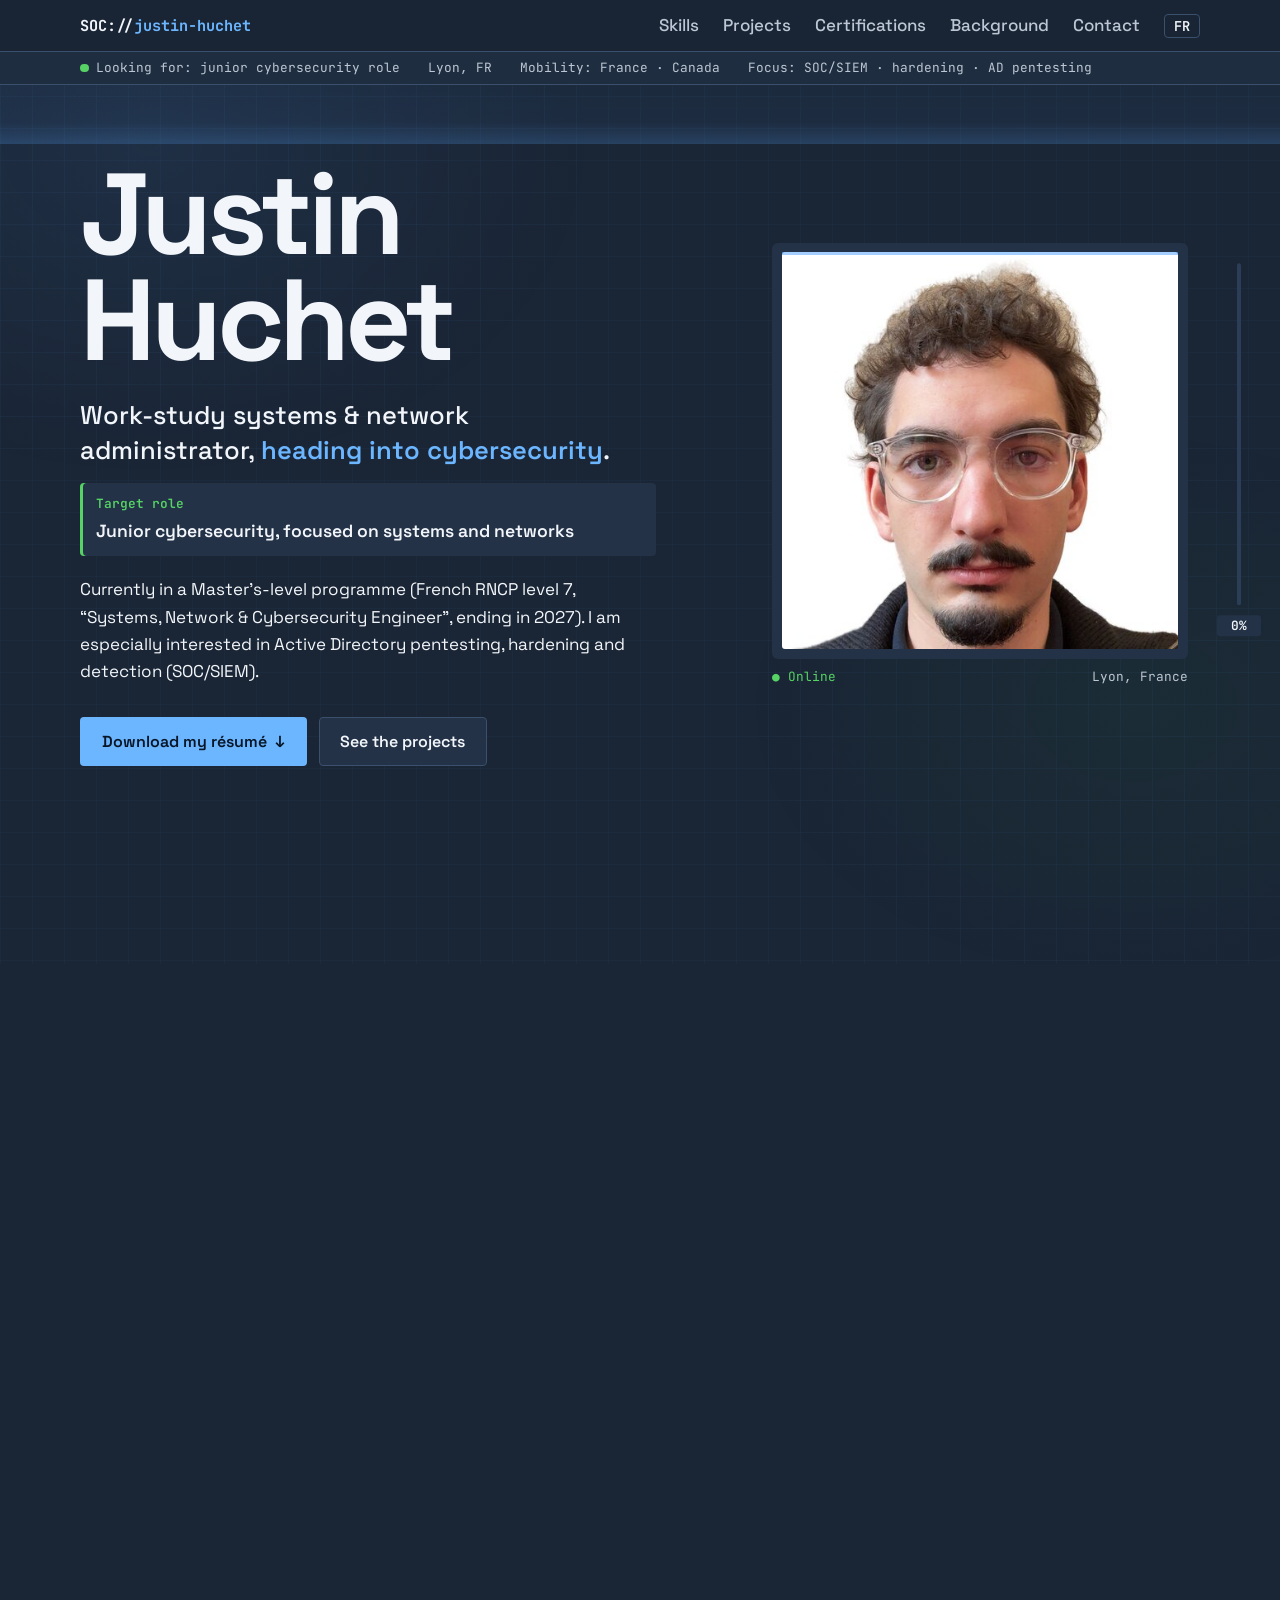
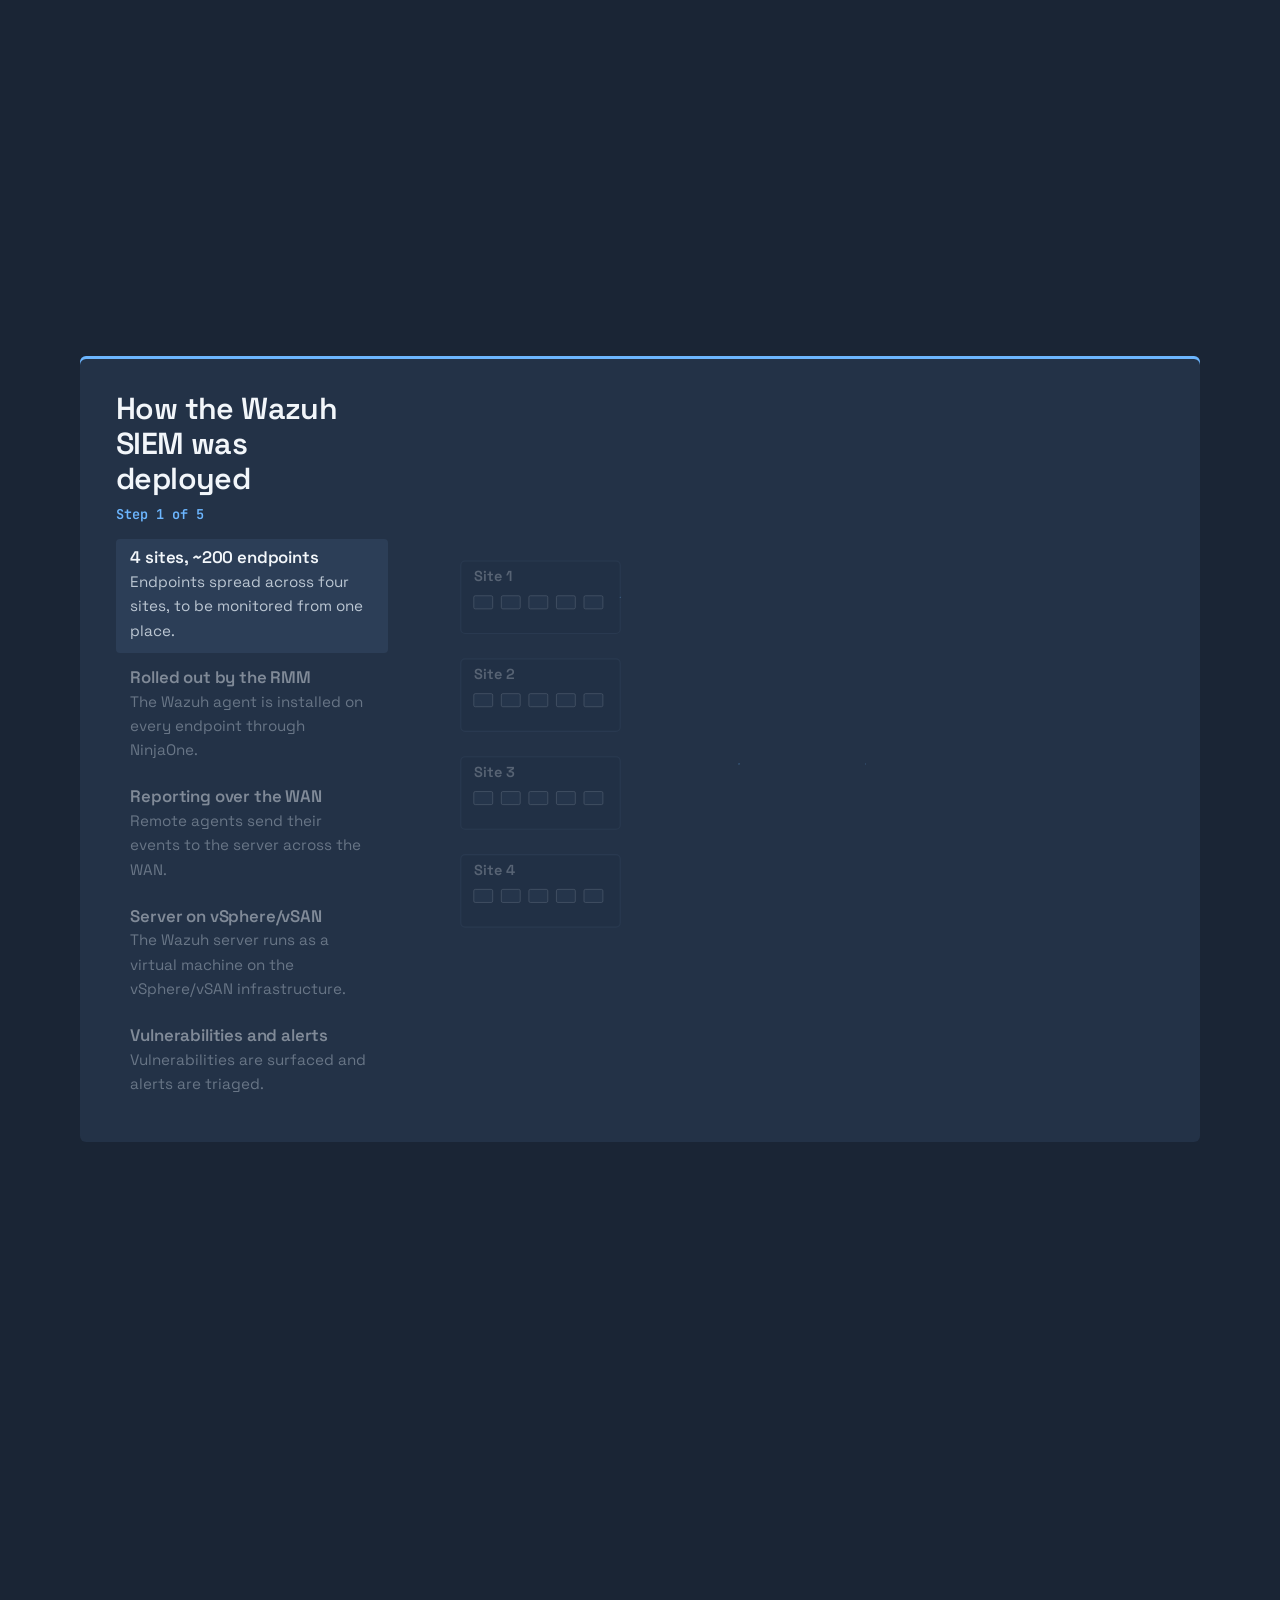
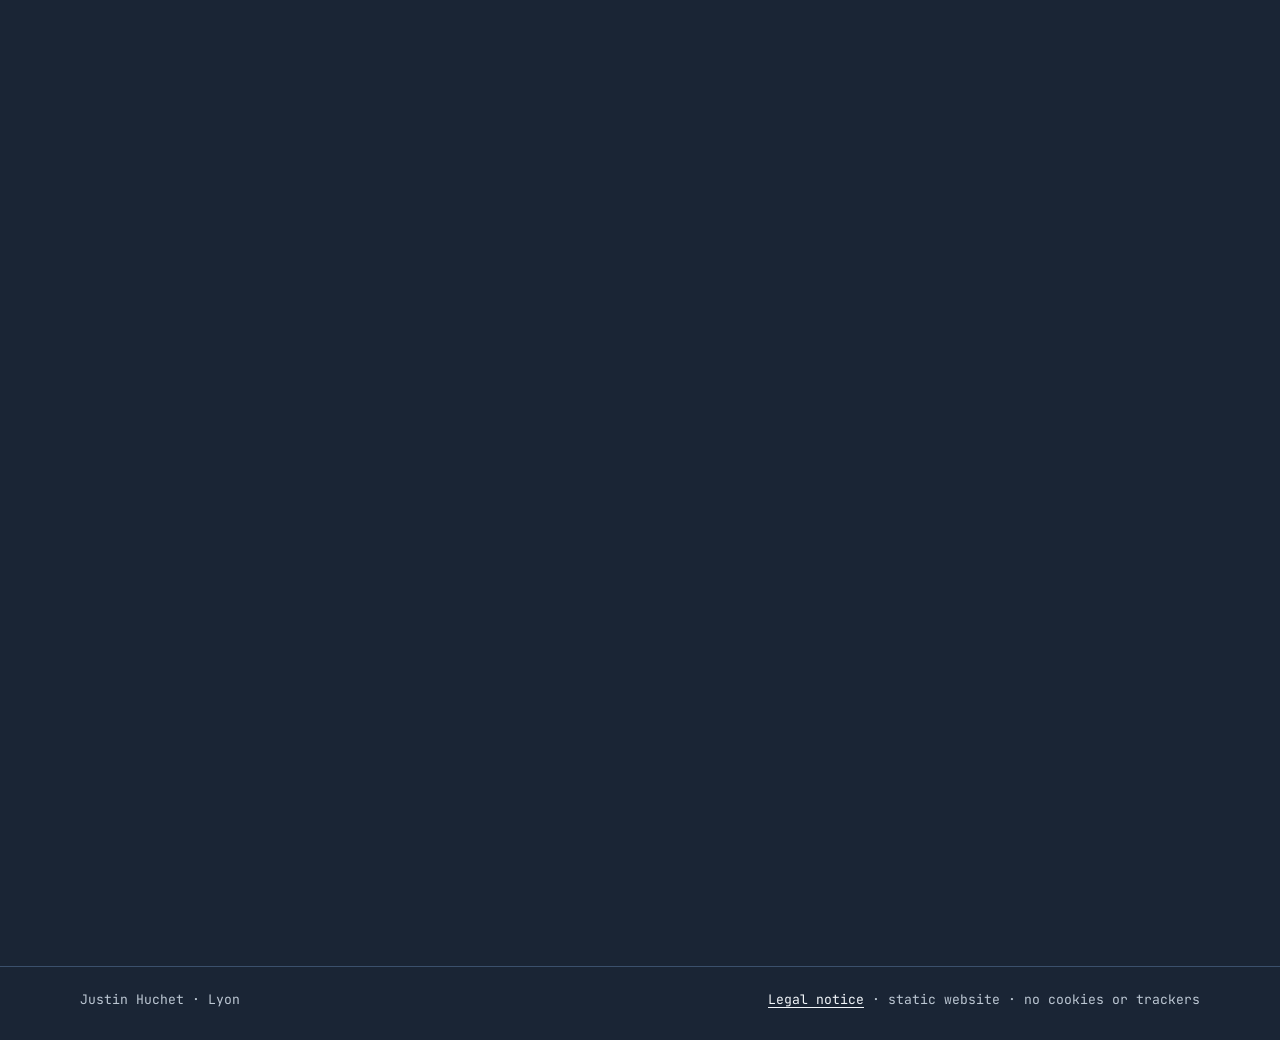
==== commit 07c04cf5: "Retrait de la section « Ce site » Co-Authored-By: Claude Opus 5.5 <noreply@anthropic.com>" ====
--- a/en/index.html
+++ b/en/index.html
@@ -398,25 +398,6 @@
       </div>
     </section>
 
-    <!-- ===== THIS SITE ===== -->
-    <section id="this-site" aria-labelledby="title-site">
-      <div class="wrap">
-        <div class="section-head" data-reveal>
-          <h2 id="title-site">This site</h2>
-          <p>A security-minded portfolio should be clean itself. Here is what is in place.</p>
-        </div>
-        <article class="card defense" data-reveal>
-          <ul>
-            <li>Strict Content-Security-Policy: only the site's own resources, no script or style written inside the HTML.</li>
-            <li>No third-party resources: fonts and scripts are hosted on the site. No cookies, no trackers, no analytics.</li>
-            <li>A <a href="../.well-known/security.txt"><code>security.txt</code></a> file (RFC 9116) to report a vulnerability.</li>
-            <li>Photo stripped of its metadata (EXIF, GPS).</li>
-            <li>Hand-written HTML and CSS, no framework, no build step. <a href="https://github.com/NBA-JURGARL/NBA-JURGARL.github.io" rel="noopener noreferrer">Public source code on GitHub</a>.</li>
-          </ul>
-        </article>
-      </div>
-    </section>
-
     <!-- ===== CONTACT ===== -->
     <section id="contact" class="contact" aria-labelledby="title-contact">
       <div class="wrap">
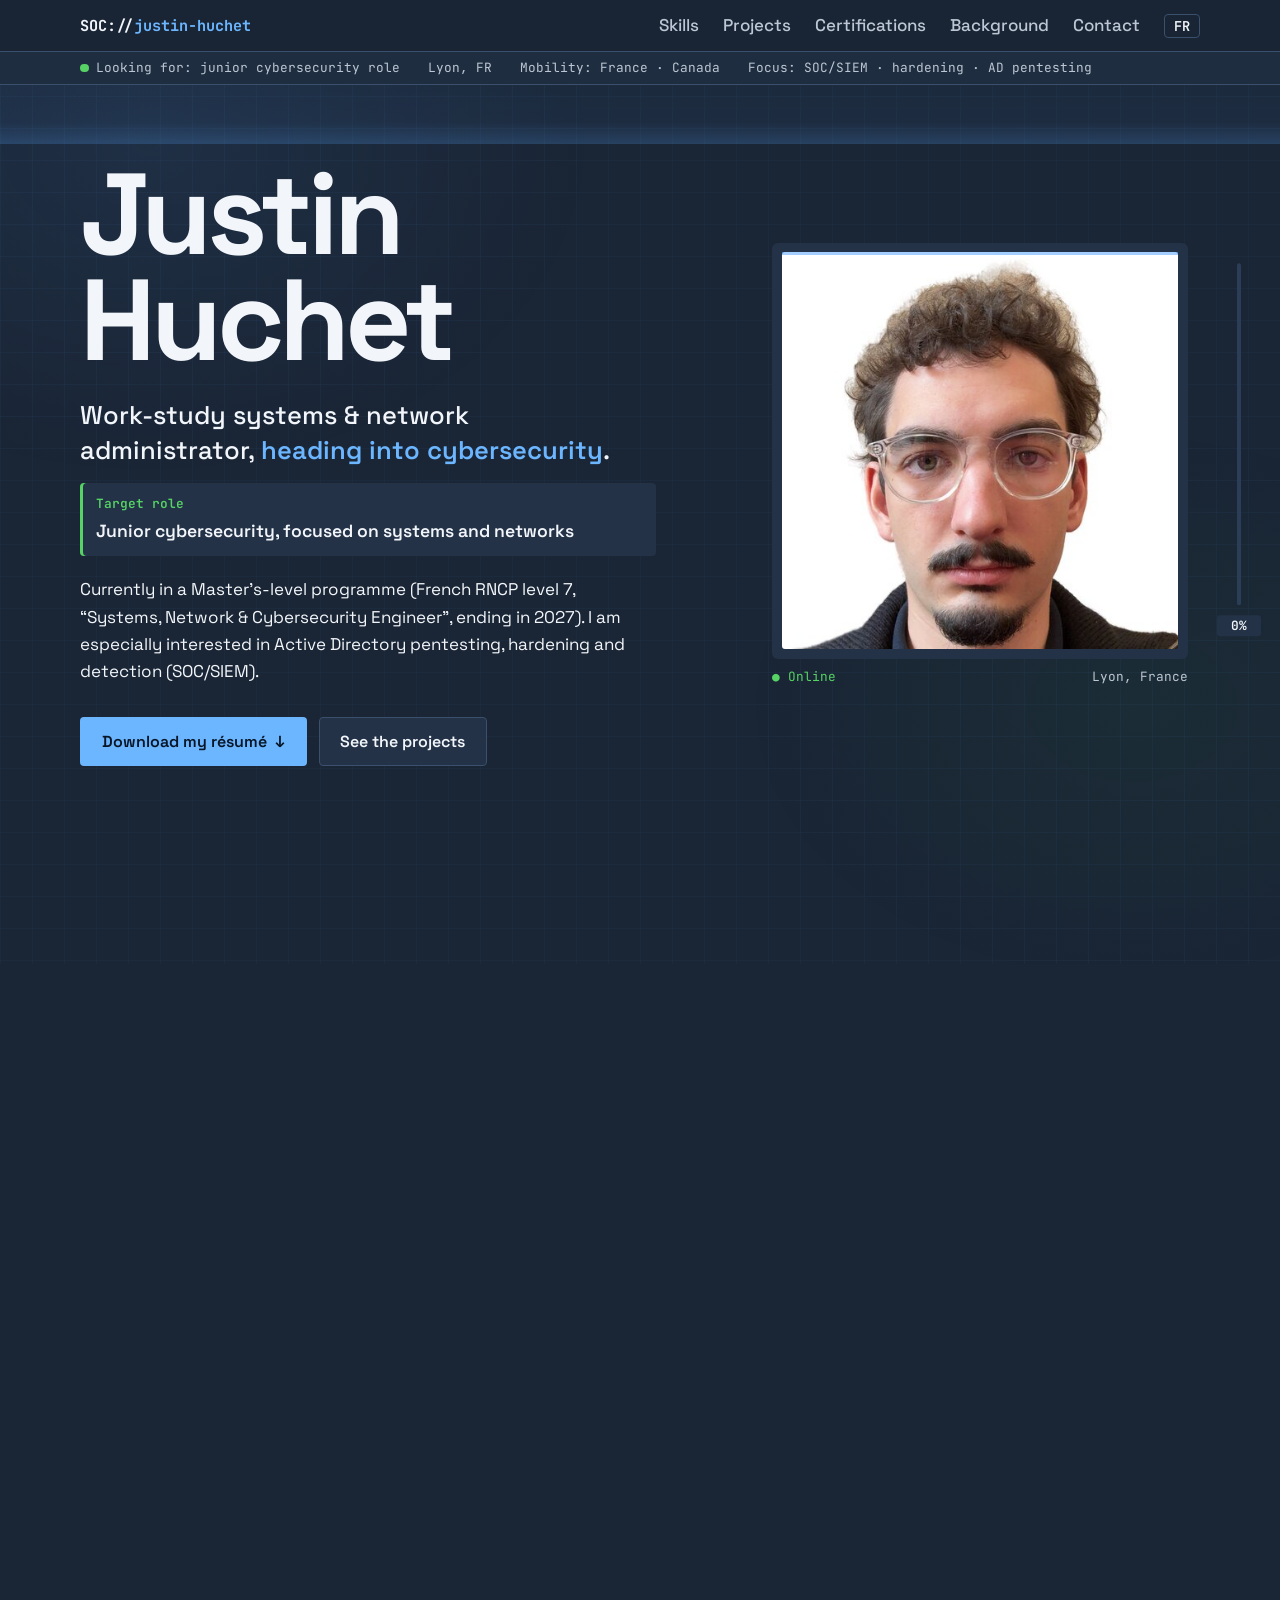
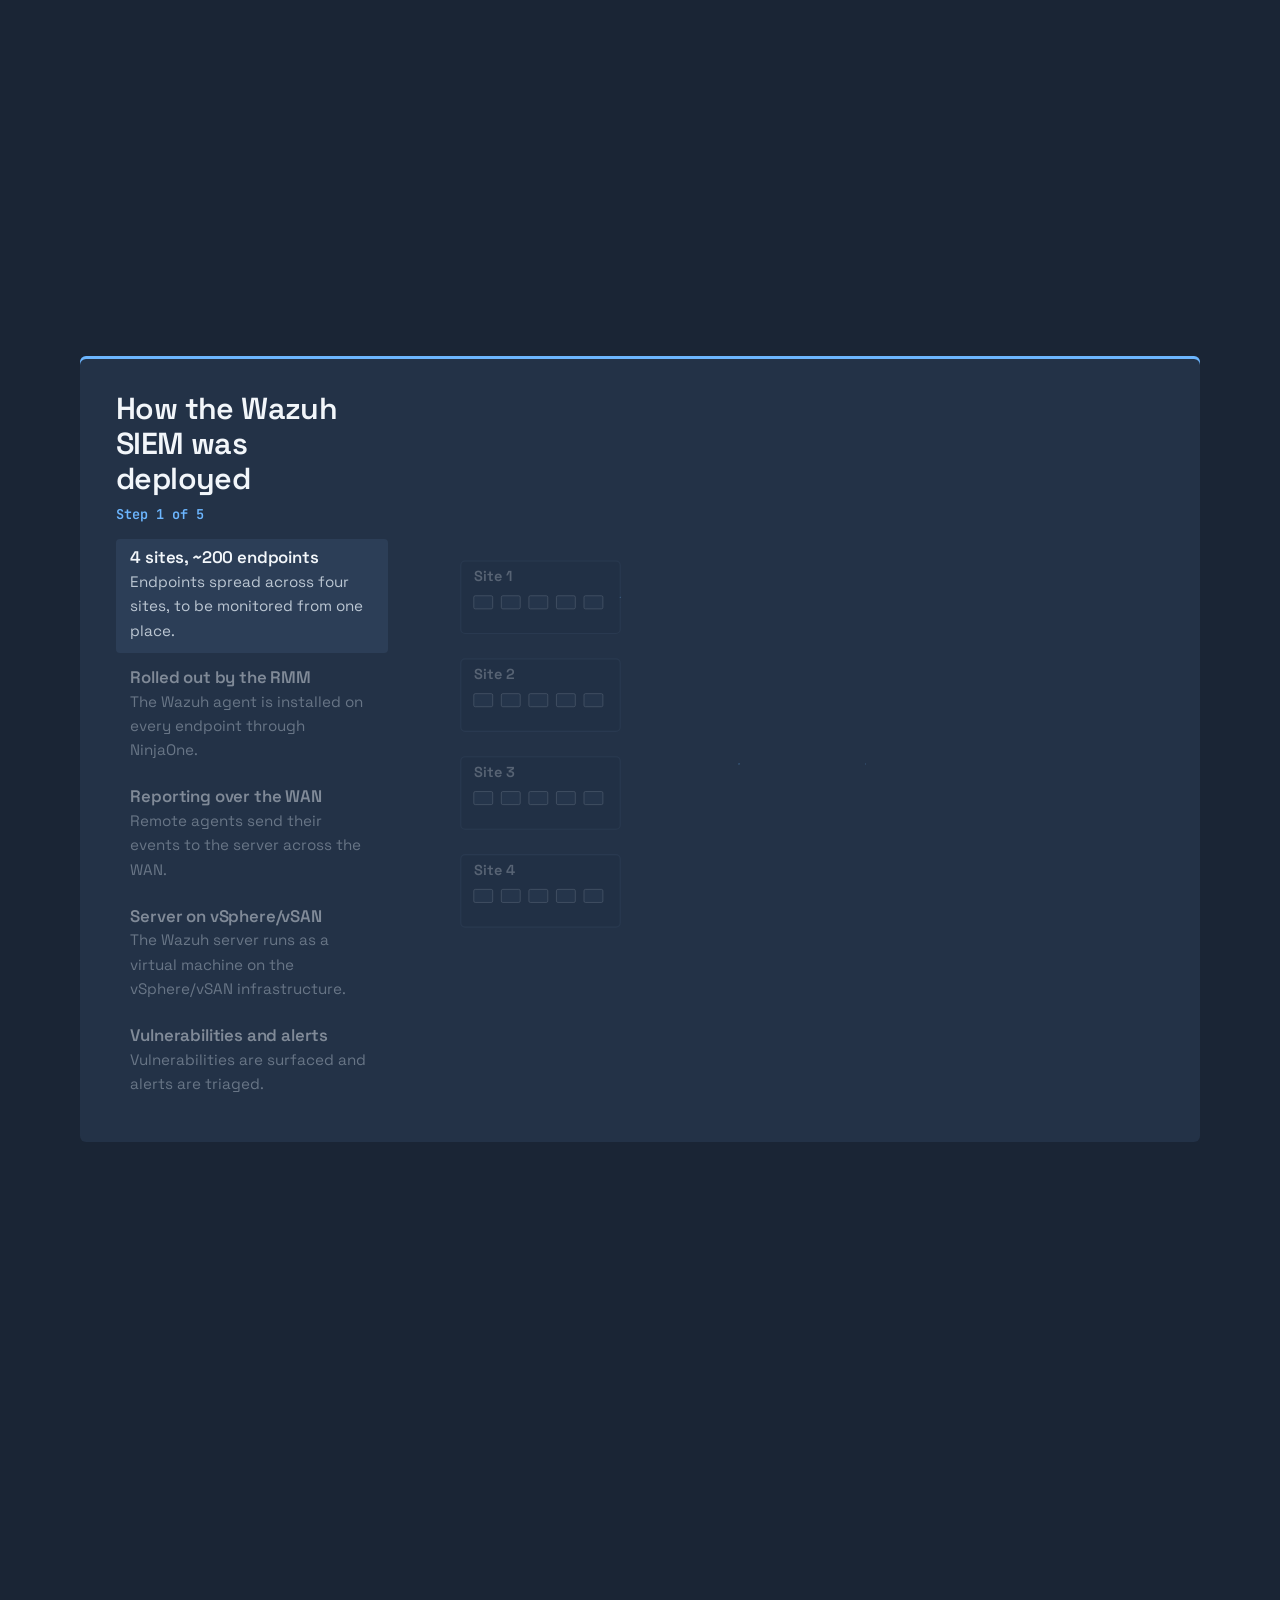
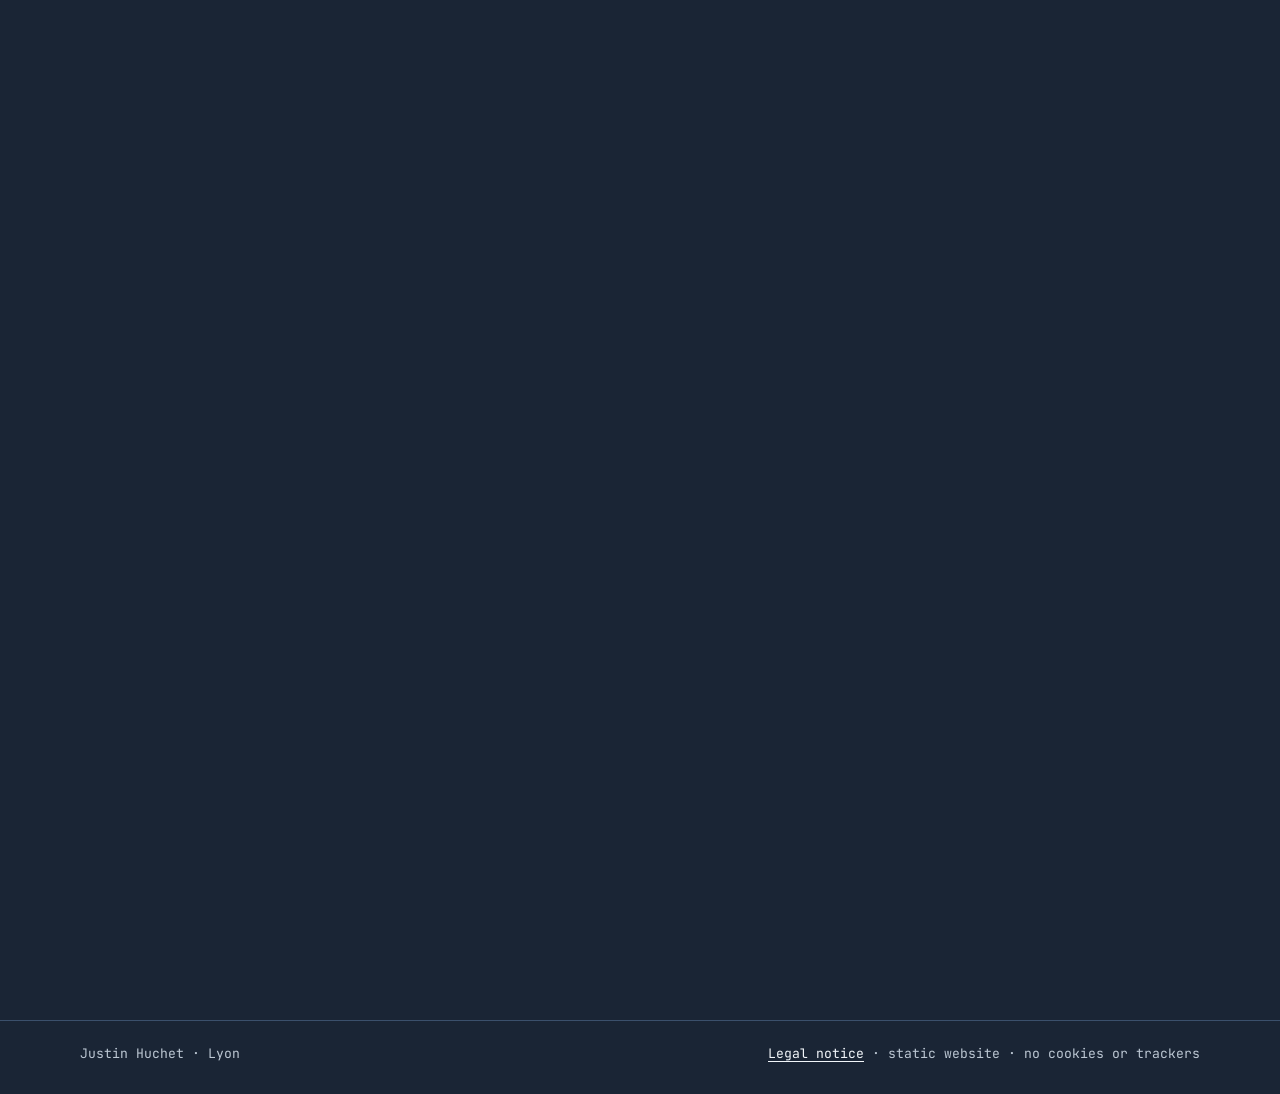
==== commit 4651be96: "portfolio: AD pentest card — add OLYMPE.FR compromise chain (DCSync + PtH)" ====
--- a/en/index.html
+++ b/en/index.html
@@ -271,6 +271,8 @@
             <ul>
               <li>Lab project: BloodHound, Impacket, NetExec, Responder, AS-REP Roasting, Kerberoasting,
                 attack path analysis and auditor accounts for POCs.</li>
+              <li>Full domain compromise in lab (OLYMPE.FR): Responder → AS-REP Roasting →
+                Kerberoasting → DCSync → pass-the-hash on the DC (Evil-WinRM).</li>
               <li><span class="badge badge-now">In progress</span> Training on GOAD and HackTheBox.</li>
               <li><span class="badge badge-goal">Goal</span> CRTP, OSCP or PNPT certification (not yet obtained).</li>
             </ul>
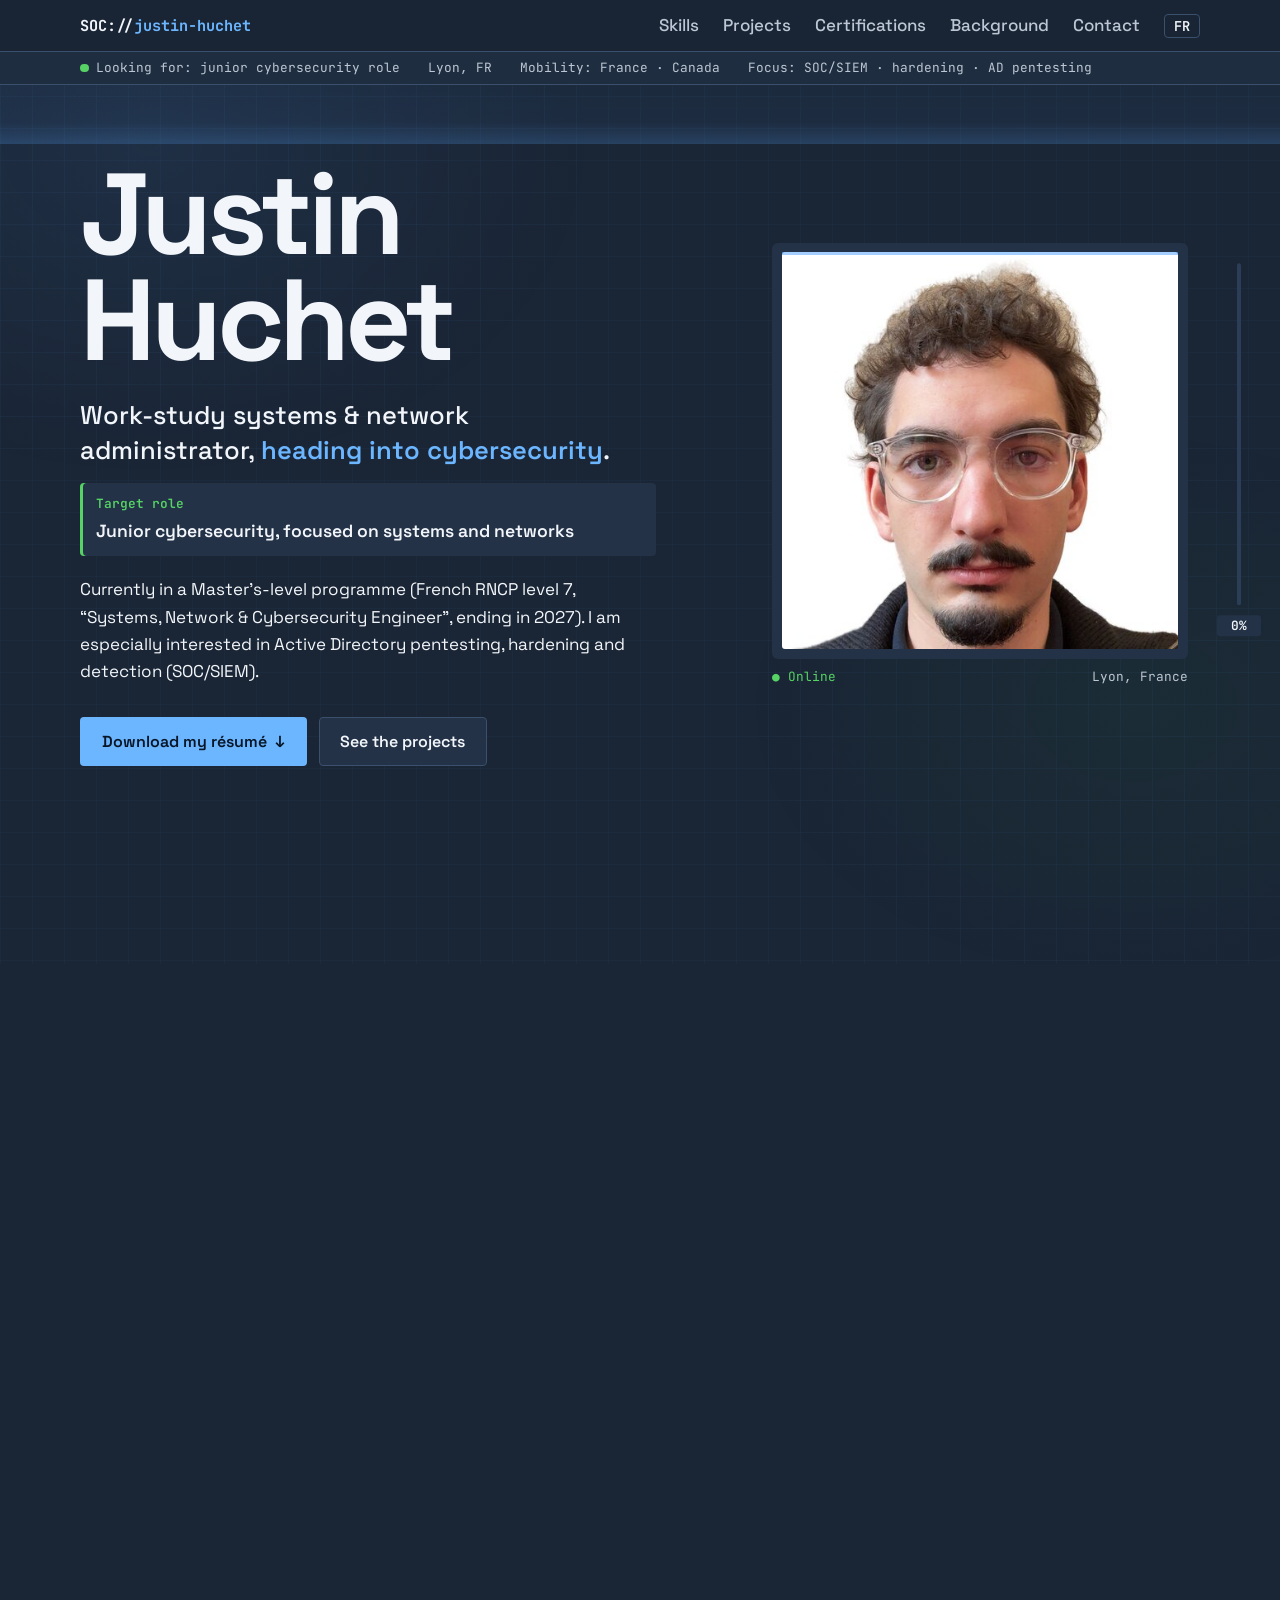
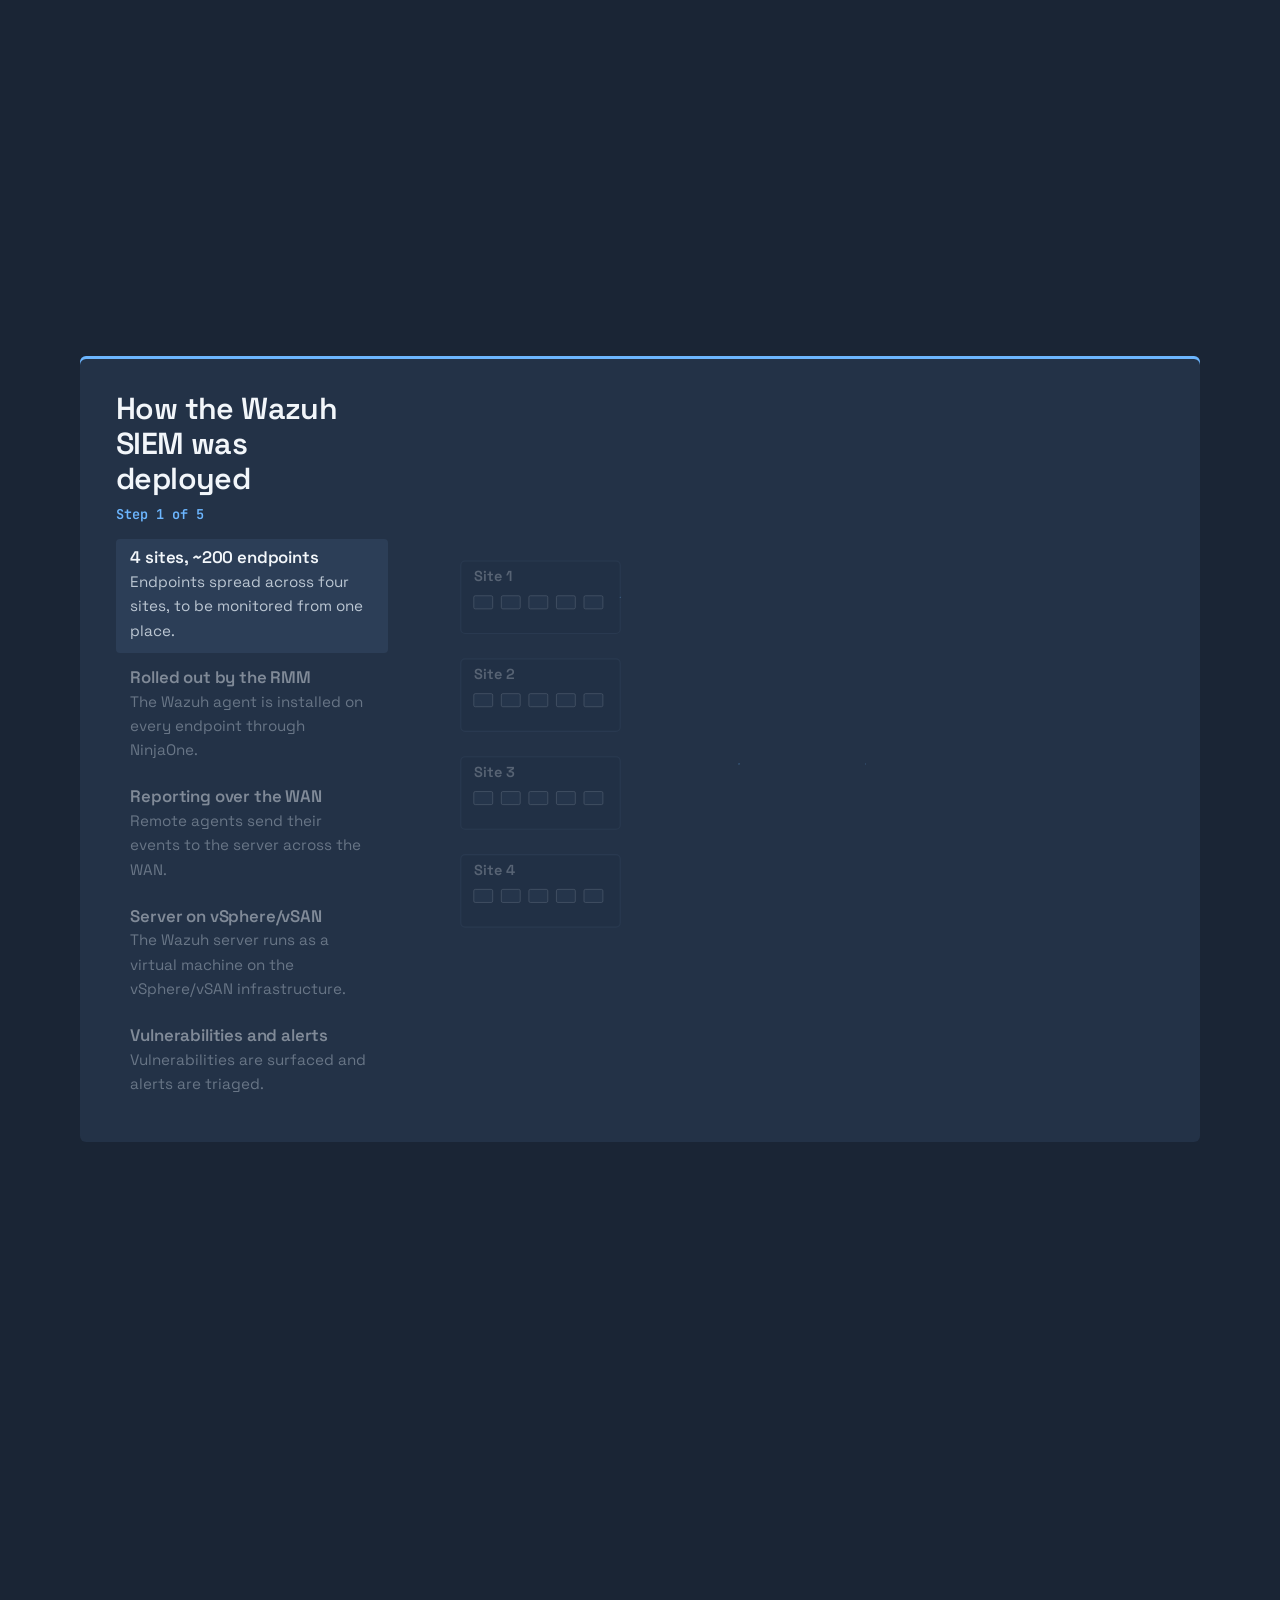
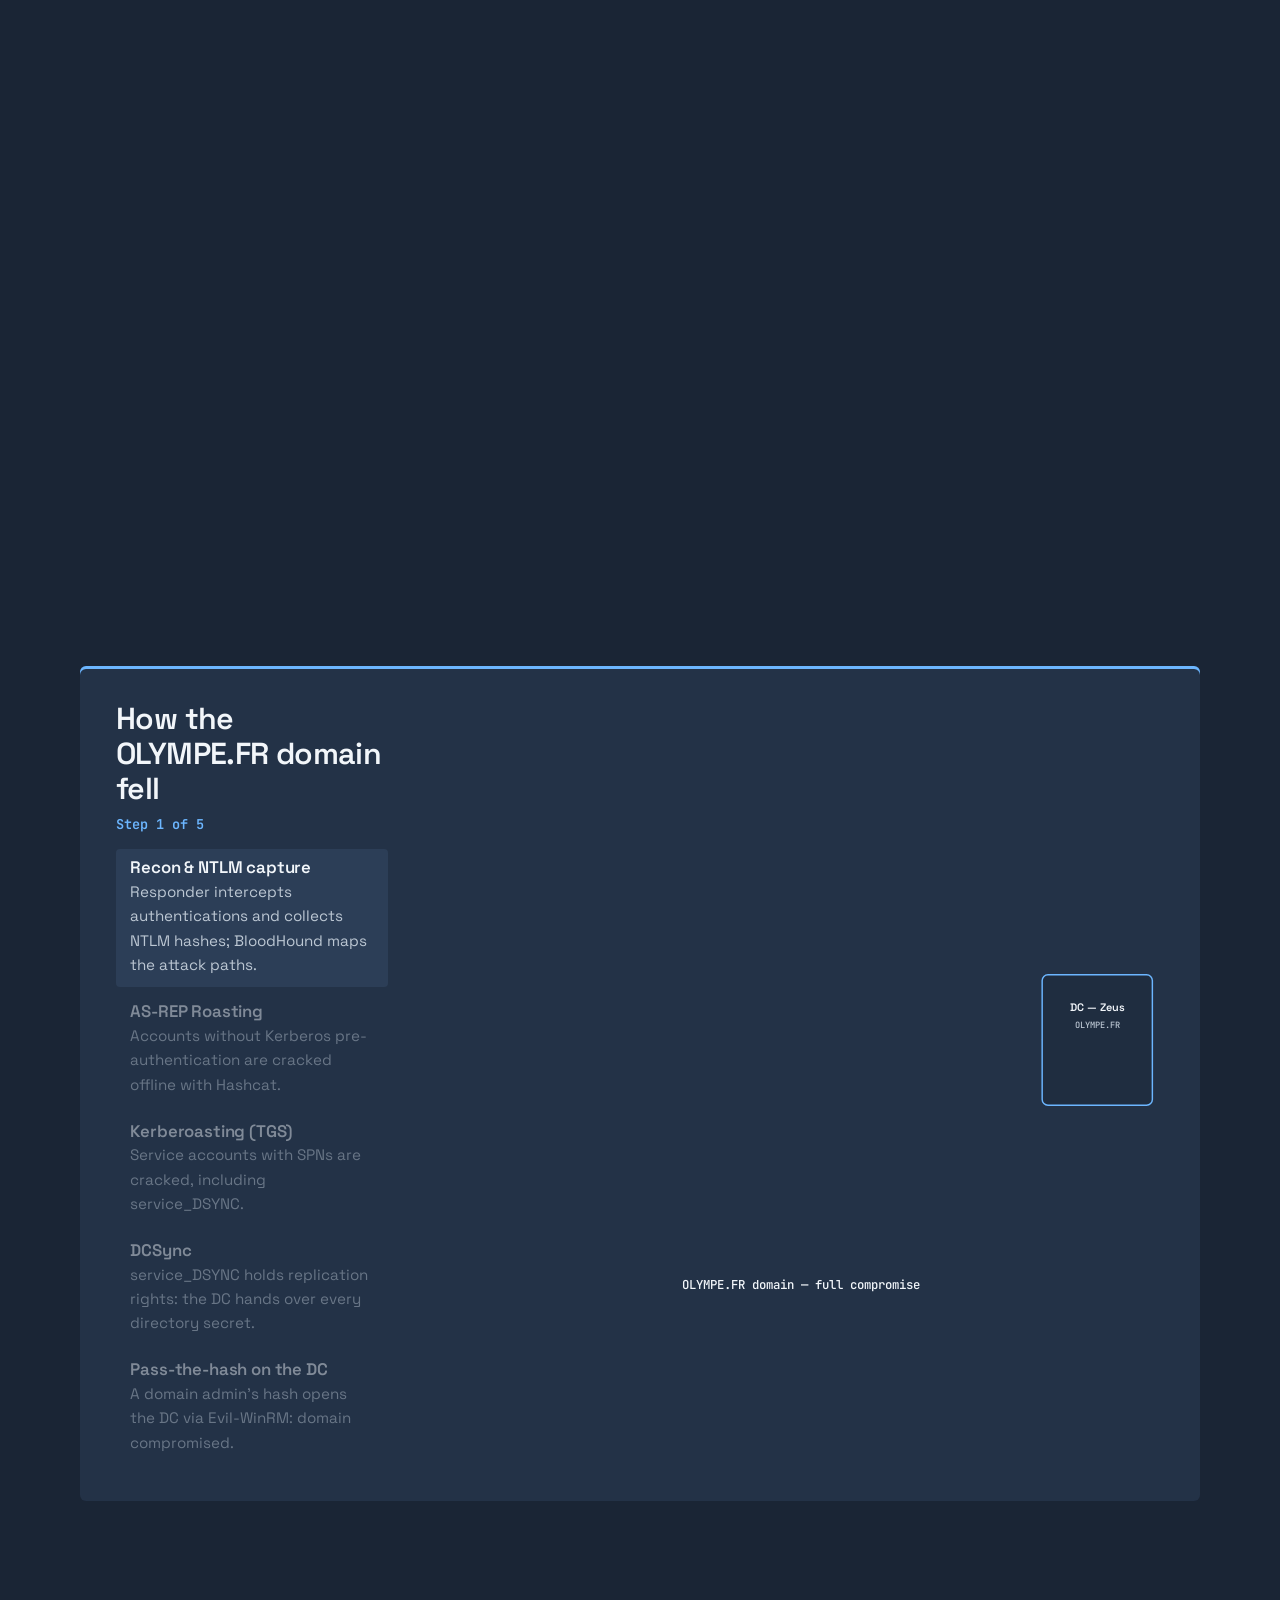
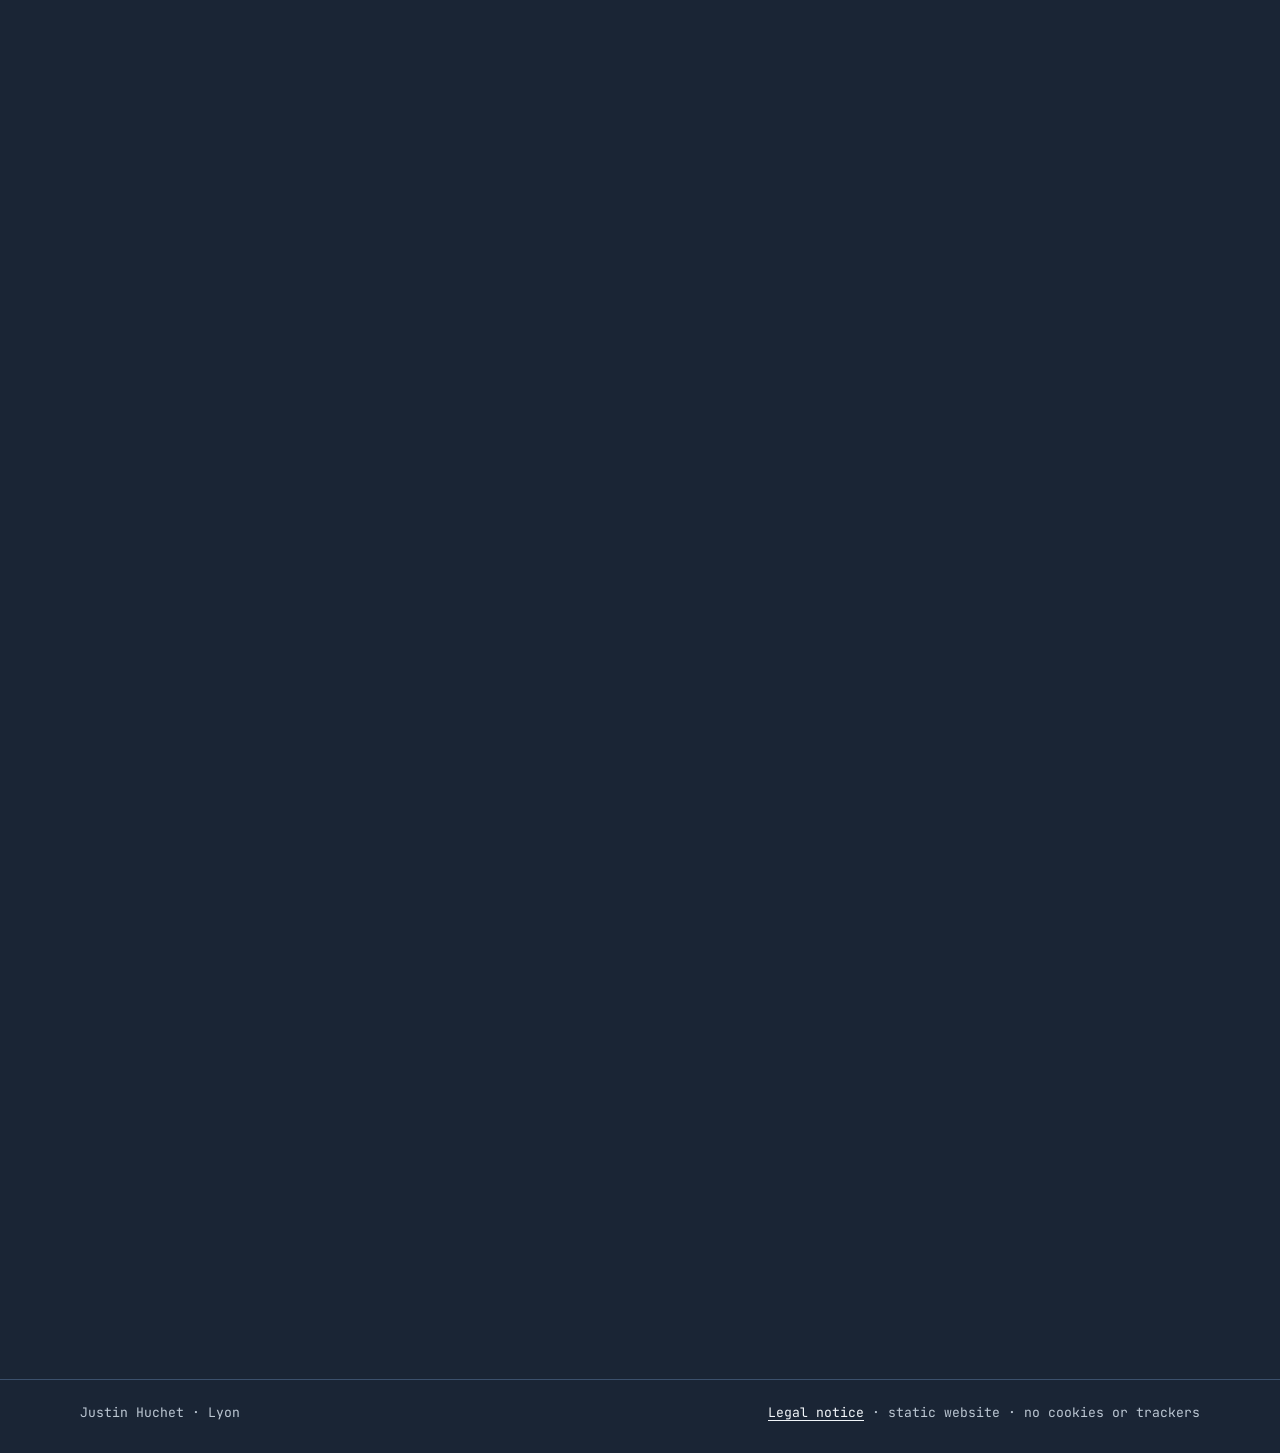
==== commit 38c3ca0f: "portfolio: scene animee kill-chain AD (OLYMPE.FR) + moteur scene multi-scenes" ====
--- a/en/index.html
+++ b/en/index.html
@@ -229,6 +229,46 @@
             </div>
           </div>
         </div>
+        <!-- AD scene (GSAP + ScrollTrigger, assets/scene.js): without JS, the full chain is shown -->
+        <div class="scene" data-scene="ad">
+          <div class="scene-stage">
+            <div class="scene-copy">
+              <h3>How the OLYMPE.FR domain fell</h3>
+              <p class="scene-count" aria-hidden="true">Step 1 of 5</p>
+              <ol class="scene-steps">
+                <li class="scene-step"><h4>Recon &amp; NTLM capture</h4><p>Responder intercepts authentications and collects NTLM hashes; BloodHound maps the attack paths.</p></li>
+                <li class="scene-step"><h4>AS-REP Roasting</h4><p>Accounts without Kerberos pre-authentication are cracked offline with Hashcat.</p></li>
+                <li class="scene-step"><h4>Kerberoasting (TGS)</h4><p>Service accounts with SPNs are cracked, including service_DSYNC.</p></li>
+                <li class="scene-step"><h4>DCSync</h4><p>service_DSYNC holds replication rights: the DC hands over every directory secret.</p></li>
+                <li class="scene-step"><h4>Pass-the-hash on the DC</h4><p>A domain admin's hash opens the DC via Evil-WinRM: domain compromised.</p></li>
+              </ol>
+            </div>
+            <div class="scene-figure">
+              <svg class="scene-svg" viewBox="0 0 1000 600" role="img" aria-labelledby="ad-t ad-d">
+              <title id="ad-t">Active Directory attack chain on OLYMPE.FR</title><desc id="ad-d">From a low-privilege foothold: NTLM capture with Responder, AS-REP Roasting, Kerberoasting of the service_DSYNC account, DCSync to extract the directory secrets, then pass-the-hash via Evil-WinRM to take over the Zeus domain controller. Result: full domain compromise.</desc>
+              <line class="link atk-link draw e1" x1="162" y1="292" x2="176" y2="192"/>
+              <line class="link atk-link draw e2" x1="326" y1="192" x2="340" y2="292"/>
+              <line class="link atk-link draw e3" x1="490" y1="292" x2="504" y2="192"/>
+              <line class="link atk-link draw e4" x1="654" y1="192" x2="668" y2="292"/>
+              <line class="link atk-link draw e5" x1="818" y1="292" x2="832" y2="240"/>
+              <g class="b1"><rect class="box" x="12" y="250" width="150" height="84" rx="6"/><text class="t-label" x="87" y="286" text-anchor="middle">Responder</text><text class="t-sub" x="87" y="308" text-anchor="middle">NTLM capture</text></g>
+              <g class="b2"><rect class="box" x="176" y="150" width="150" height="84" rx="6"/><text class="t-label" x="251" y="186" text-anchor="middle">AS-REP Roasting</text><text class="t-sub" x="251" y="208" text-anchor="middle">Hashcat</text></g>
+              <g class="b3"><rect class="box" x="340" y="250" width="150" height="84" rx="6"/><text class="t-label" x="415" y="286" text-anchor="middle">Kerberoasting</text><text class="t-sub" x="415" y="308" text-anchor="middle">TGS · service_DSYNC</text></g>
+              <g class="b4"><rect class="box" x="504" y="150" width="150" height="84" rx="6"/><text class="t-label" x="579" y="186" text-anchor="middle">DCSync</text><text class="t-sub" x="579" y="208" text-anchor="middle">DC replication</text></g>
+              <g class="b5"><rect class="box" x="668" y="250" width="150" height="84" rx="6"/><text class="t-label" x="743" y="286" text-anchor="middle">Pass-the-hash</text><text class="t-sub" x="743" y="308" text-anchor="middle">Evil-WinRM</text></g>
+              <g class="dc"><rect class="dc-box" x="832" y="150" width="152" height="180" rx="8"/><text class="t-label" x="908" y="200" text-anchor="middle">DC — Zeus</text><text class="t-sub" x="908" y="224" text-anchor="middle">OLYMPE.FR</text></g>
+              <g class="dc-crit"><rect x="832" y="150" width="152" height="180" rx="8"/><text class="t-label" x="908" y="280" text-anchor="middle">Domain admin</text></g>
+              <g class="loot"><rect class="box" x="760" y="360" width="224" height="72" rx="6"/><text class="t-label" x="872" y="394" text-anchor="middle">Directory secrets</text><text class="t-sub" x="872" y="416" text-anchor="middle">krbtgt + privileged accounts</text></g>
+              <circle class="packet atk-pkt p1" cx="162" cy="292" r="6"/>
+              <circle class="packet atk-pkt p2" cx="326" cy="192" r="6"/>
+              <circle class="packet atk-pkt p3" cx="490" cy="292" r="6"/>
+              <circle class="packet atk-pkt p4" cx="654" cy="192" r="6"/>
+              <circle class="packet atk-pkt p5" cx="818" cy="292" r="6"/>
+              <text class="svg-sub total" x="500" y="584" text-anchor="middle">OLYMPE.FR domain — full compromise</text>
+              </svg>
+            </div>
+          </div>
+        </div>
         <div class="projects">
           <article class="card defense featured" data-reveal>
             <div>
--- a/assets/style.css
+++ b/assets/style.css
@@ -345,6 +345,17 @@
 }
 .scene:not(.is-live) .scene-count { display: none; }
 
+/* Scène AD : chaîne d'attaque en rouge « crit », DC pris et butin extrait */
+.scene-svg .t-label { font: 600 15px var(--sans); fill: var(--text); }
+.scene-svg .t-sub { font: 500 12px var(--mono); fill: var(--muted); }
+.scene-svg .atk-link { stroke: var(--crit); stroke-width: 2; }
+.scene-svg .atk-pkt { fill: var(--crit); }
+.scene-svg .dc-box { fill: var(--surface-2); stroke: var(--accent); stroke-width: 2; }
+.scene-svg .dc-crit { fill: rgba(255, 123, 114, .14); stroke: var(--crit); stroke-width: 2.5; }
+.scene-svg .dc-crit text { fill: var(--crit); }
+.scene-svg .loot .box { fill: rgba(255, 123, 114, .08); stroke: var(--crit); stroke-dasharray: 5 4; }
+.scene-svg .loot text { fill: var(--crit); }
+
 /* Mentions légales */
 .legal .wrap { max-width: 48rem; padding-top: clamp(2.5rem, 6vw, 4.5rem); padding-bottom: clamp(3rem, 7vw, 5rem); }
 .legal h1 { font-size: clamp(2.25rem, 5vw, 3.5rem); letter-spacing: -0.03em; margin: 0 0 .5rem; }
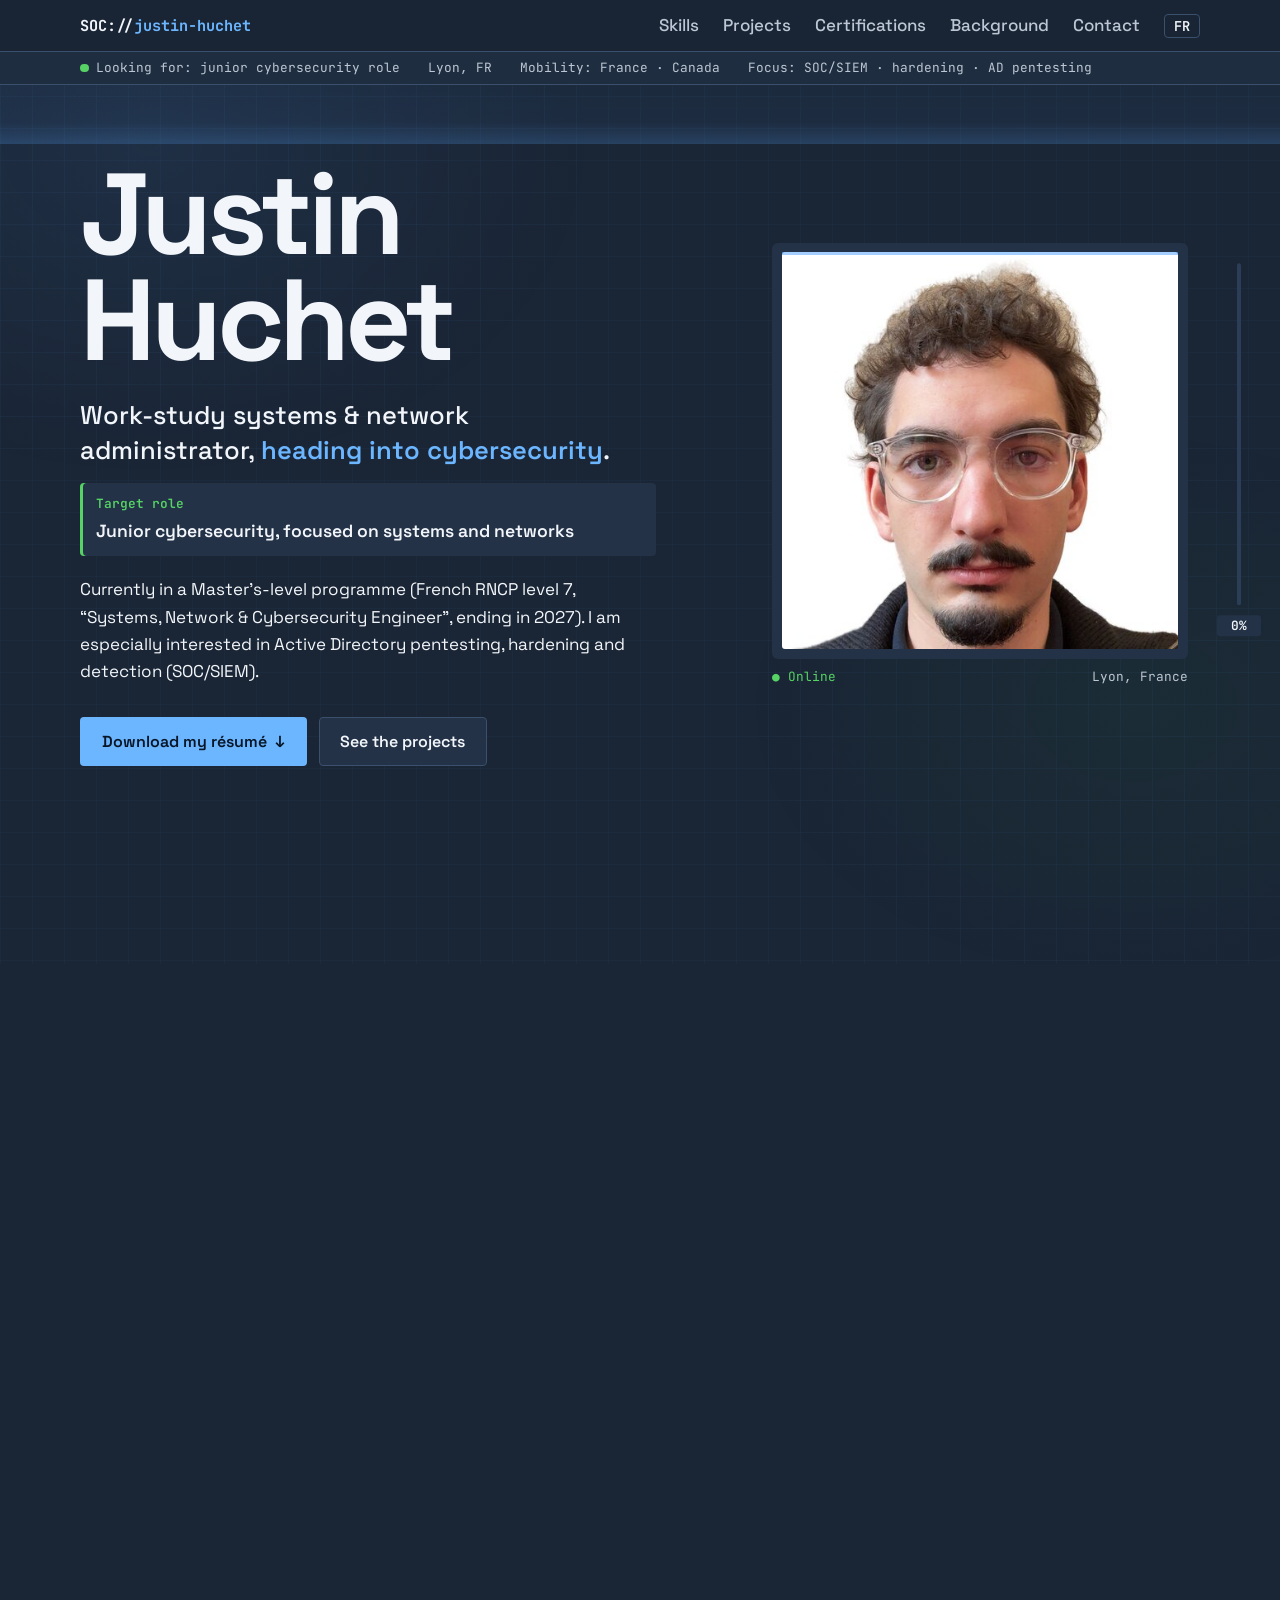
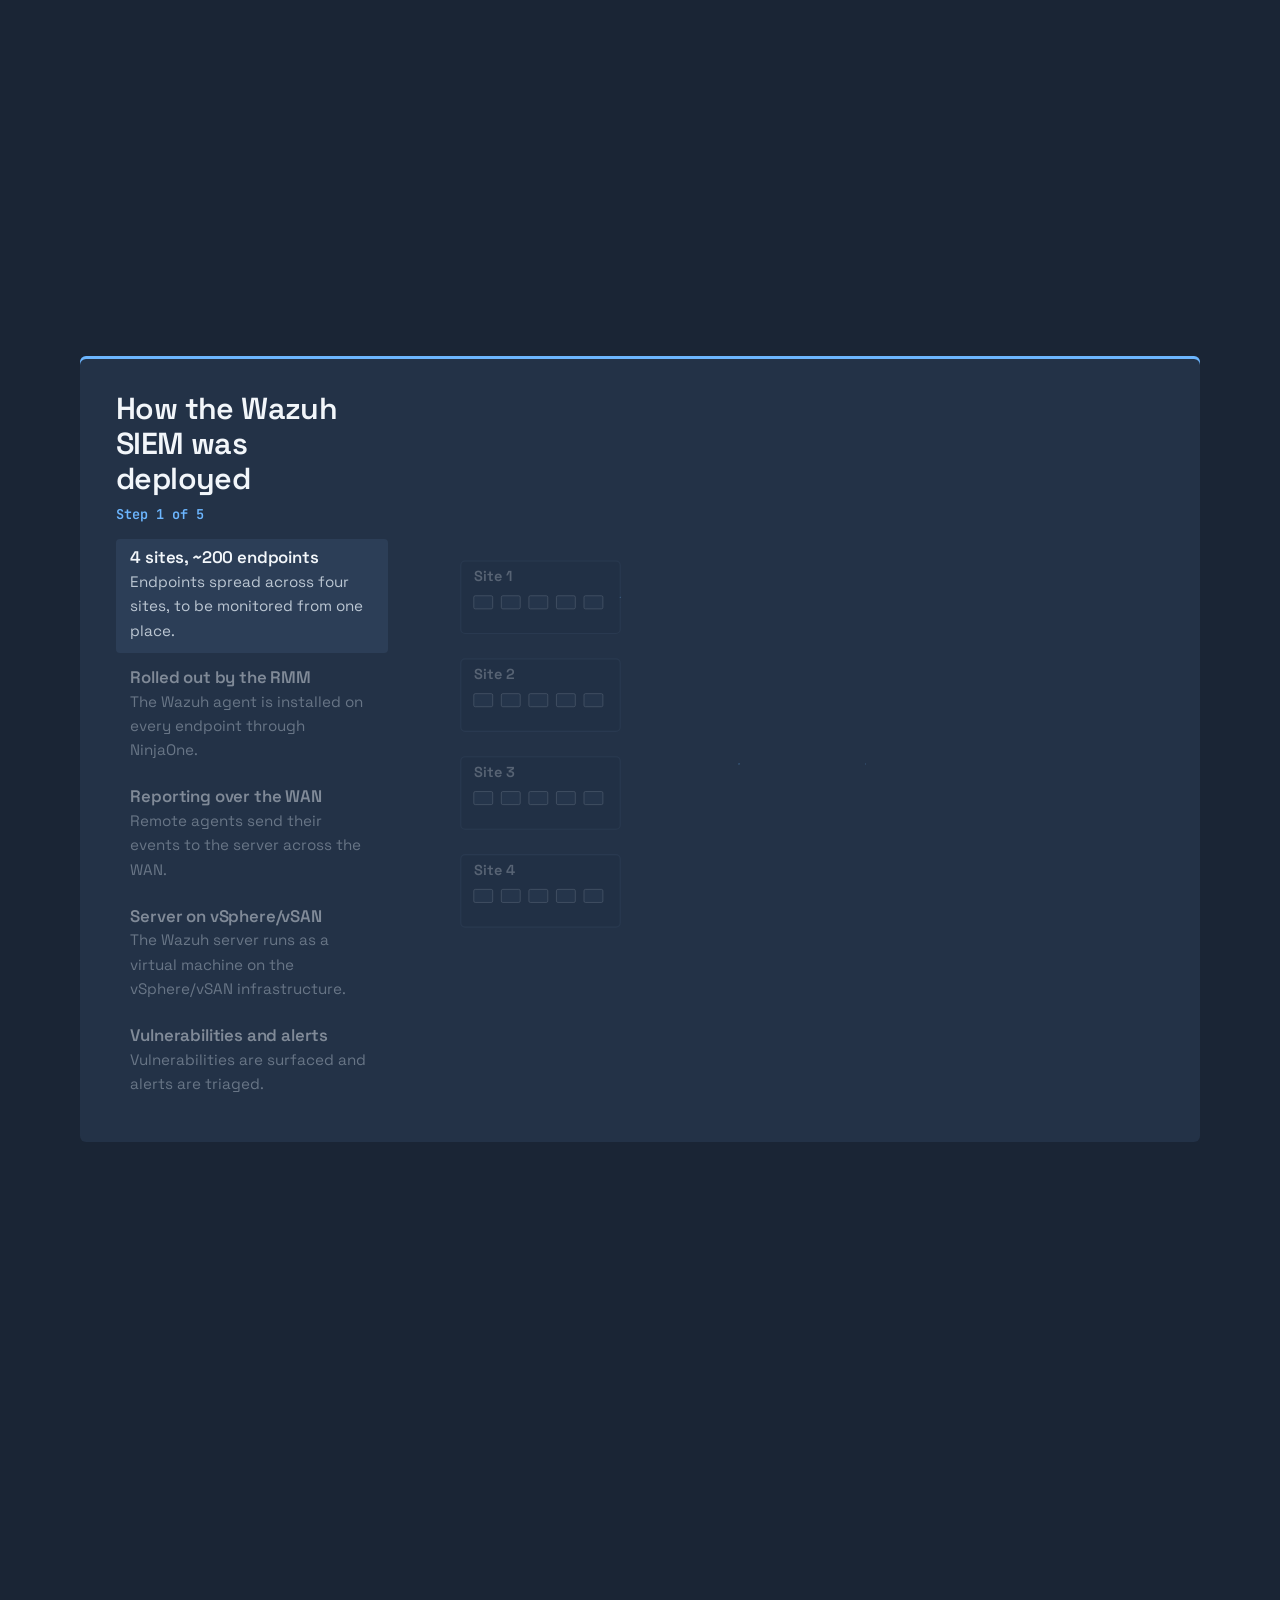
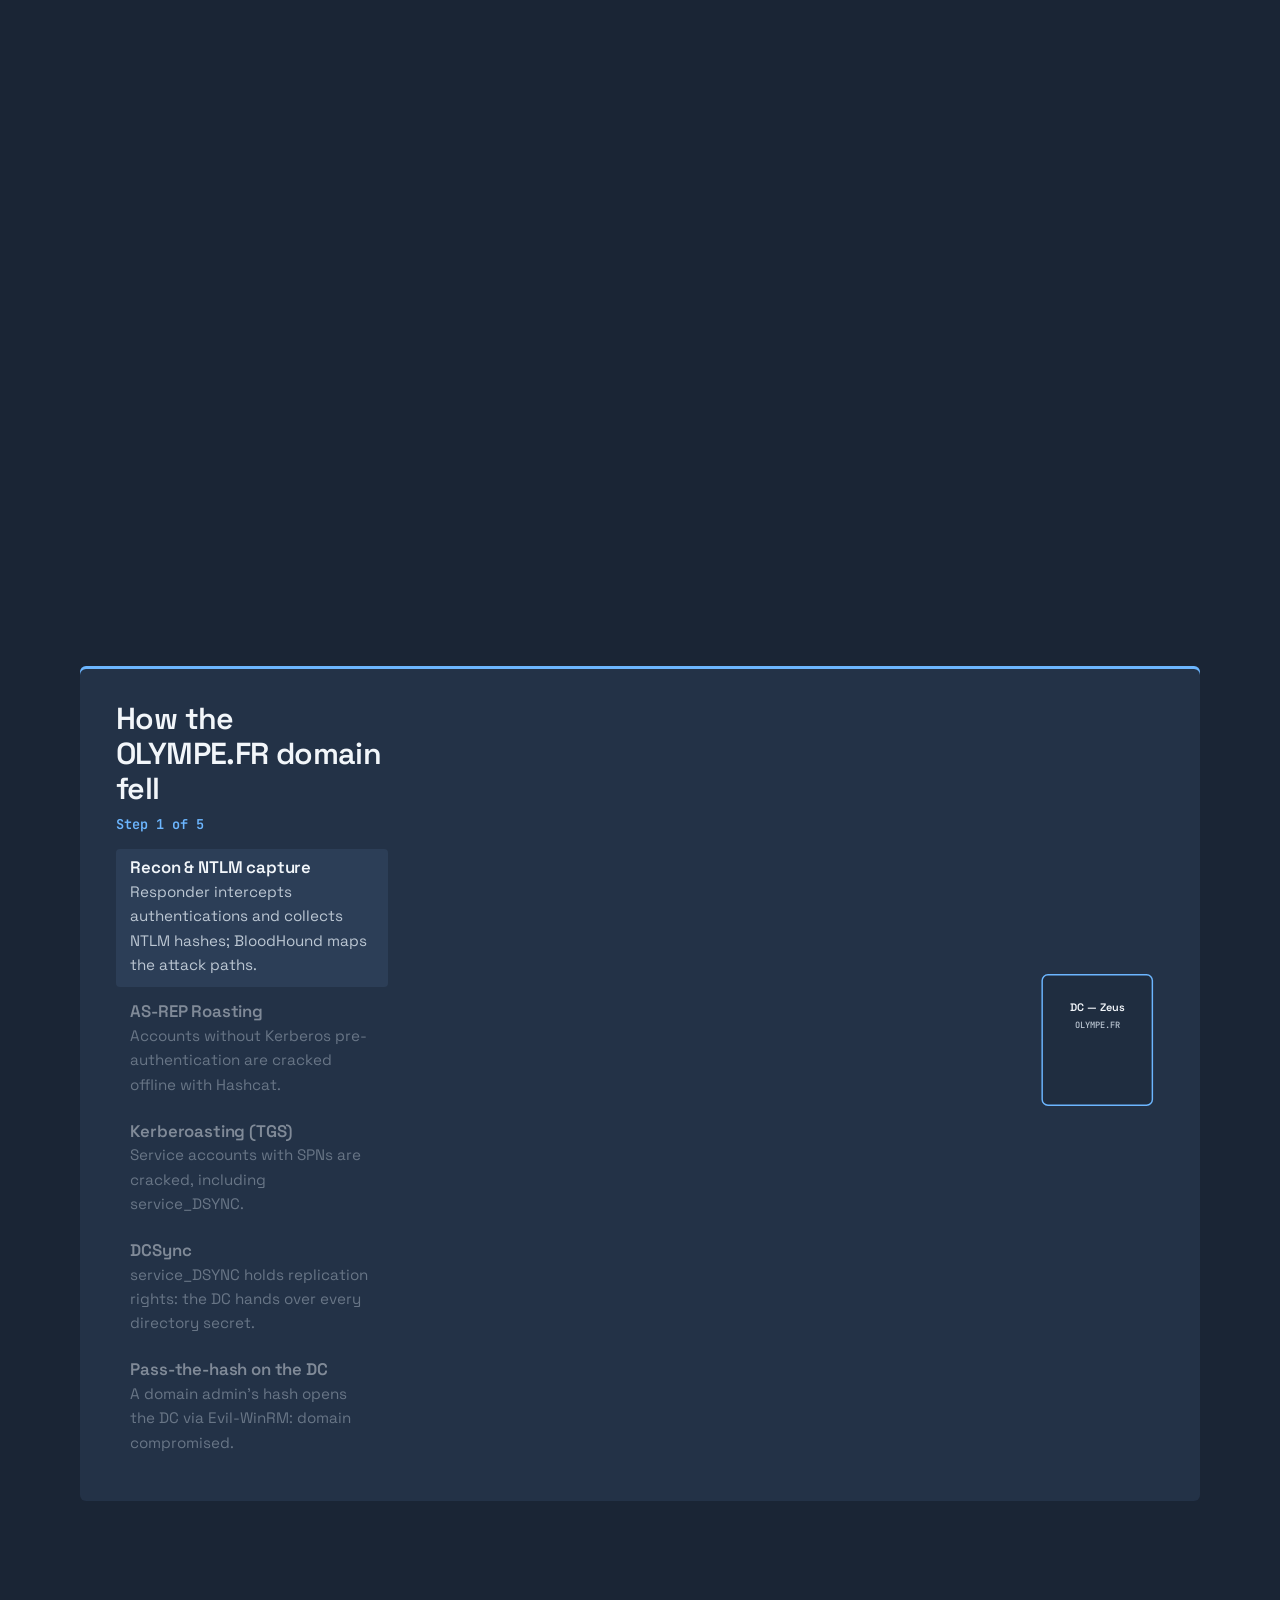
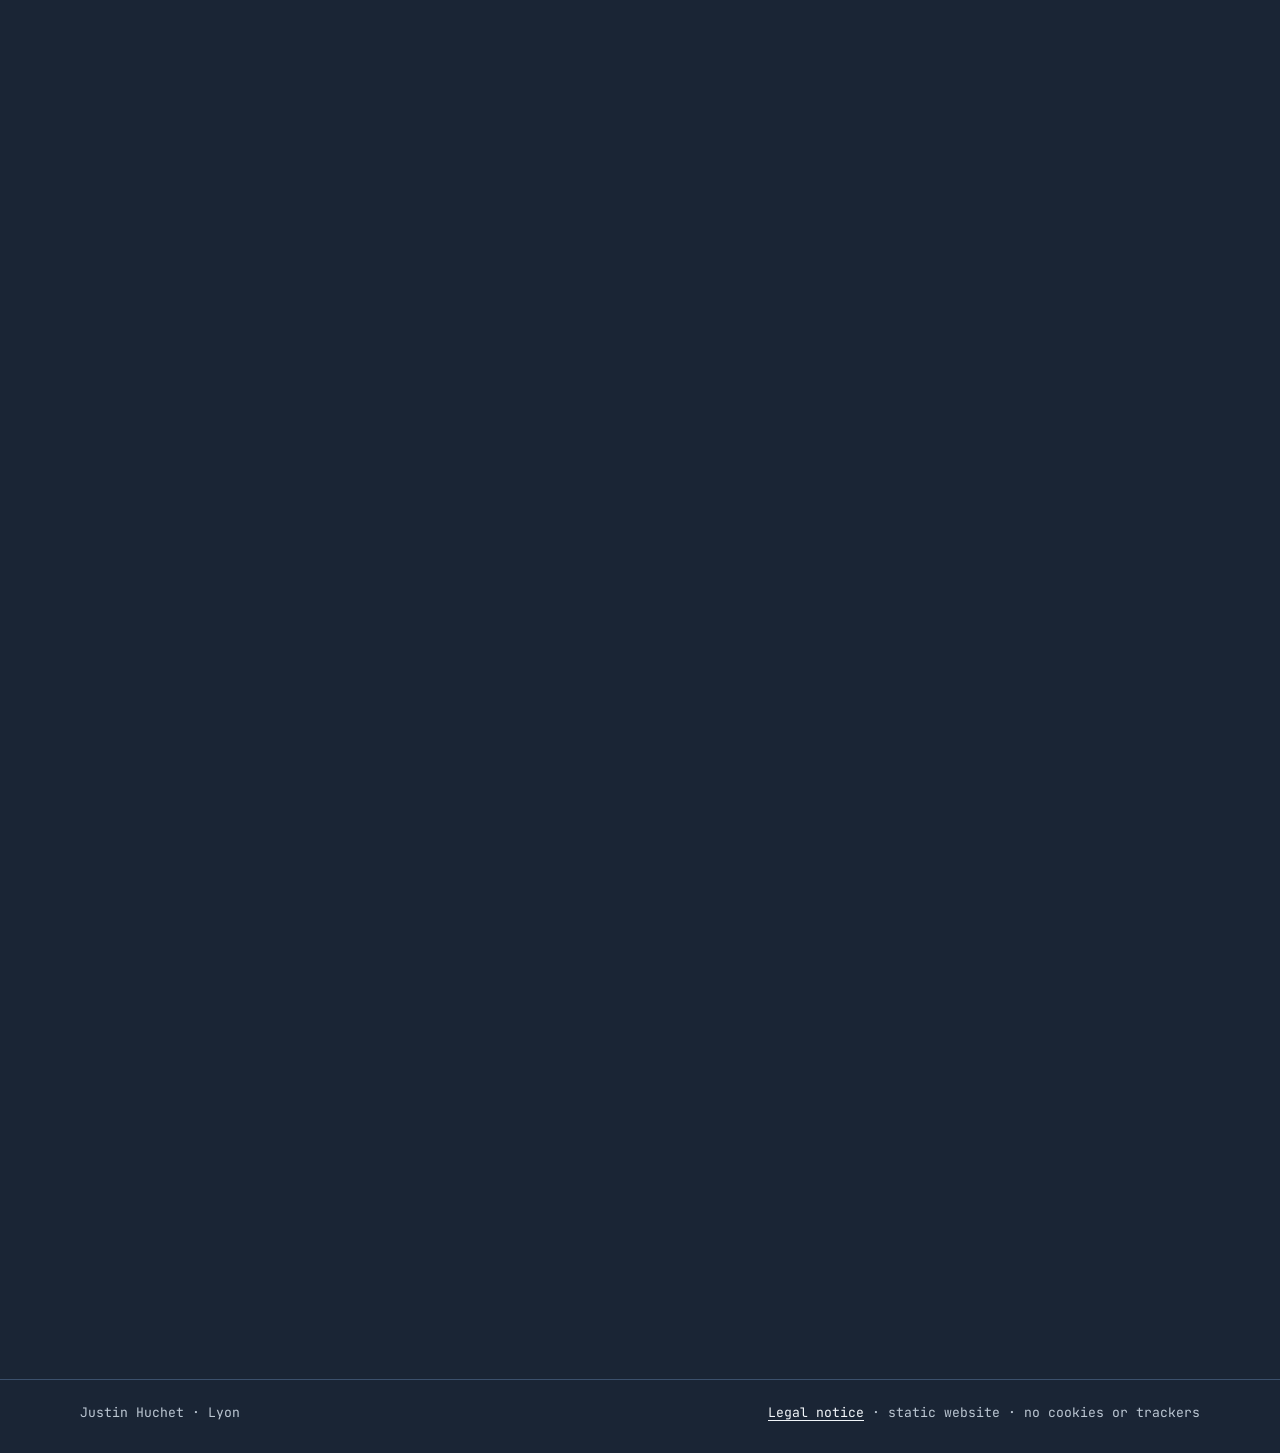
==== commit 4cdb7138: "portfolio: scene AD - legende compromission revelee en fin danimation (v7)" ====
--- a/en/index.html
+++ b/en/index.html
@@ -10,11 +10,11 @@
   <meta name="description" content="Portfolio of Justin Huchet, work-study systems and network administrator looking for a junior cybersecurity role focused on systems and networks: SIEM, homelab, network labs, Active Directory pentesting.">
   <link rel="icon" href="../assets/favicon.svg" type="image/svg+xml">
   <link rel="preload" href="../assets/fonts/space-grotesk.woff2" as="font" type="font/woff2" crossorigin>
-  <link rel="stylesheet" href="../assets/style.css?v=5">
+  <link rel="stylesheet" href="../assets/style.css?v=6">
   <script src="../assets/main.js?v=2"></script>
   <script src="../assets/vendor/gsap.min.js" defer></script>
   <script src="../assets/vendor/ScrollTrigger.min.js" defer></script>
-  <script src="../assets/scene.js" defer></script>
+  <script src="../assets/scene.js?v=7" defer></script>
   <link rel="alternate" hreflang="fr" href="https://nba-jurgarl.github.io/">
   <link rel="alternate" hreflang="en" href="https://nba-jurgarl.github.io/en/">
   <link rel="canonical" href="https://nba-jurgarl.github.io/en/">
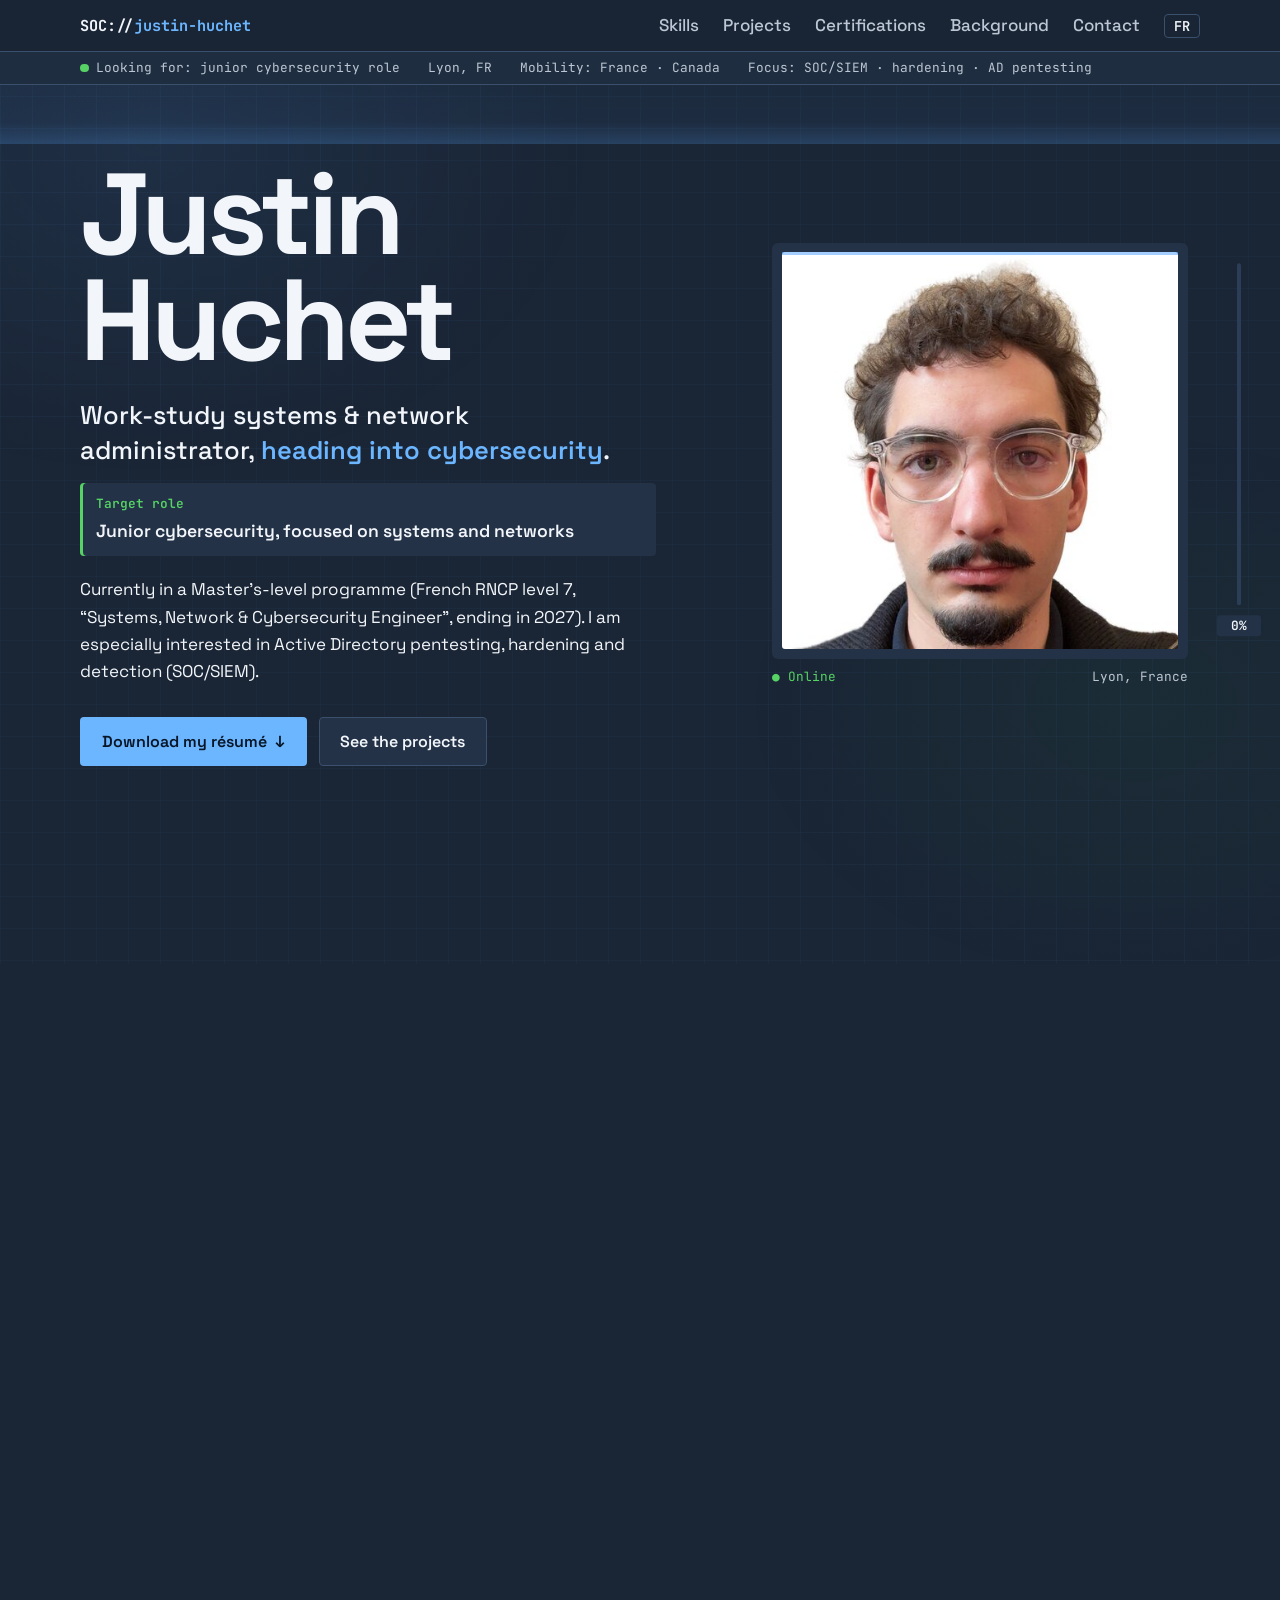
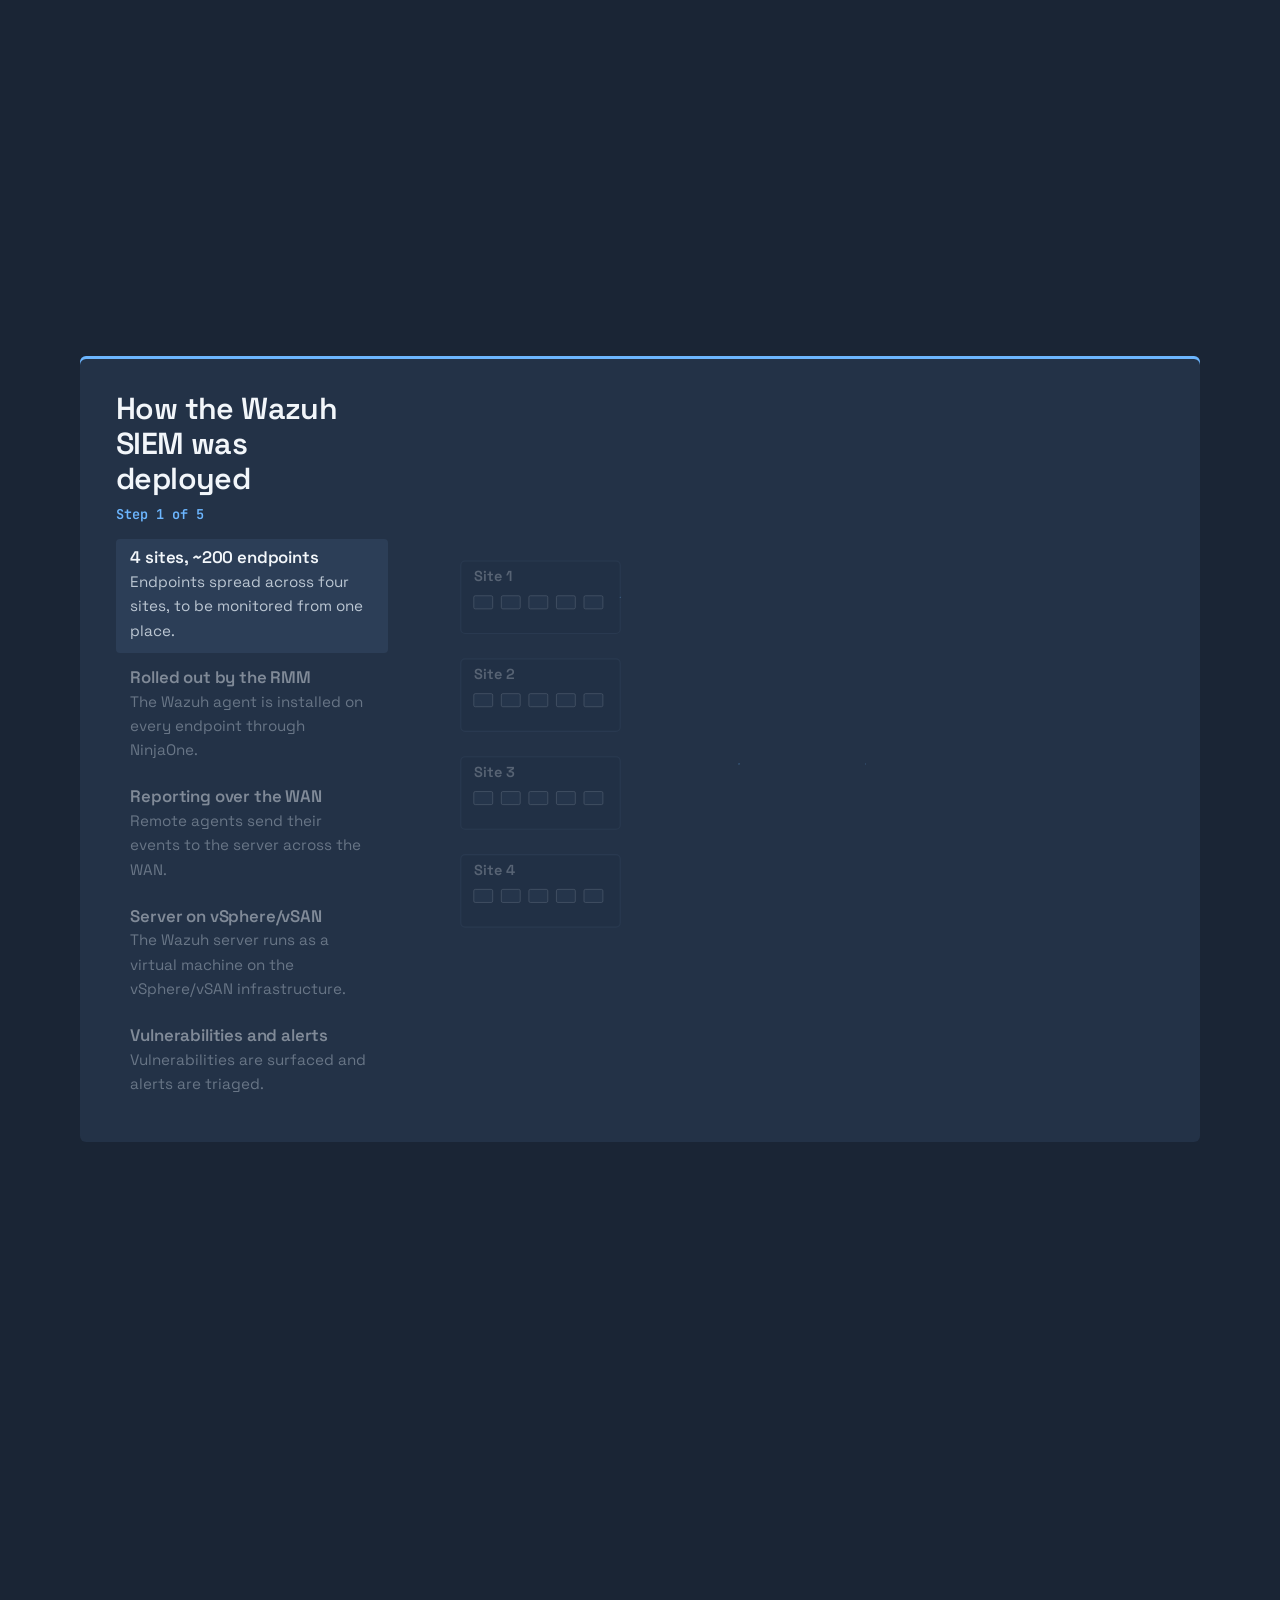
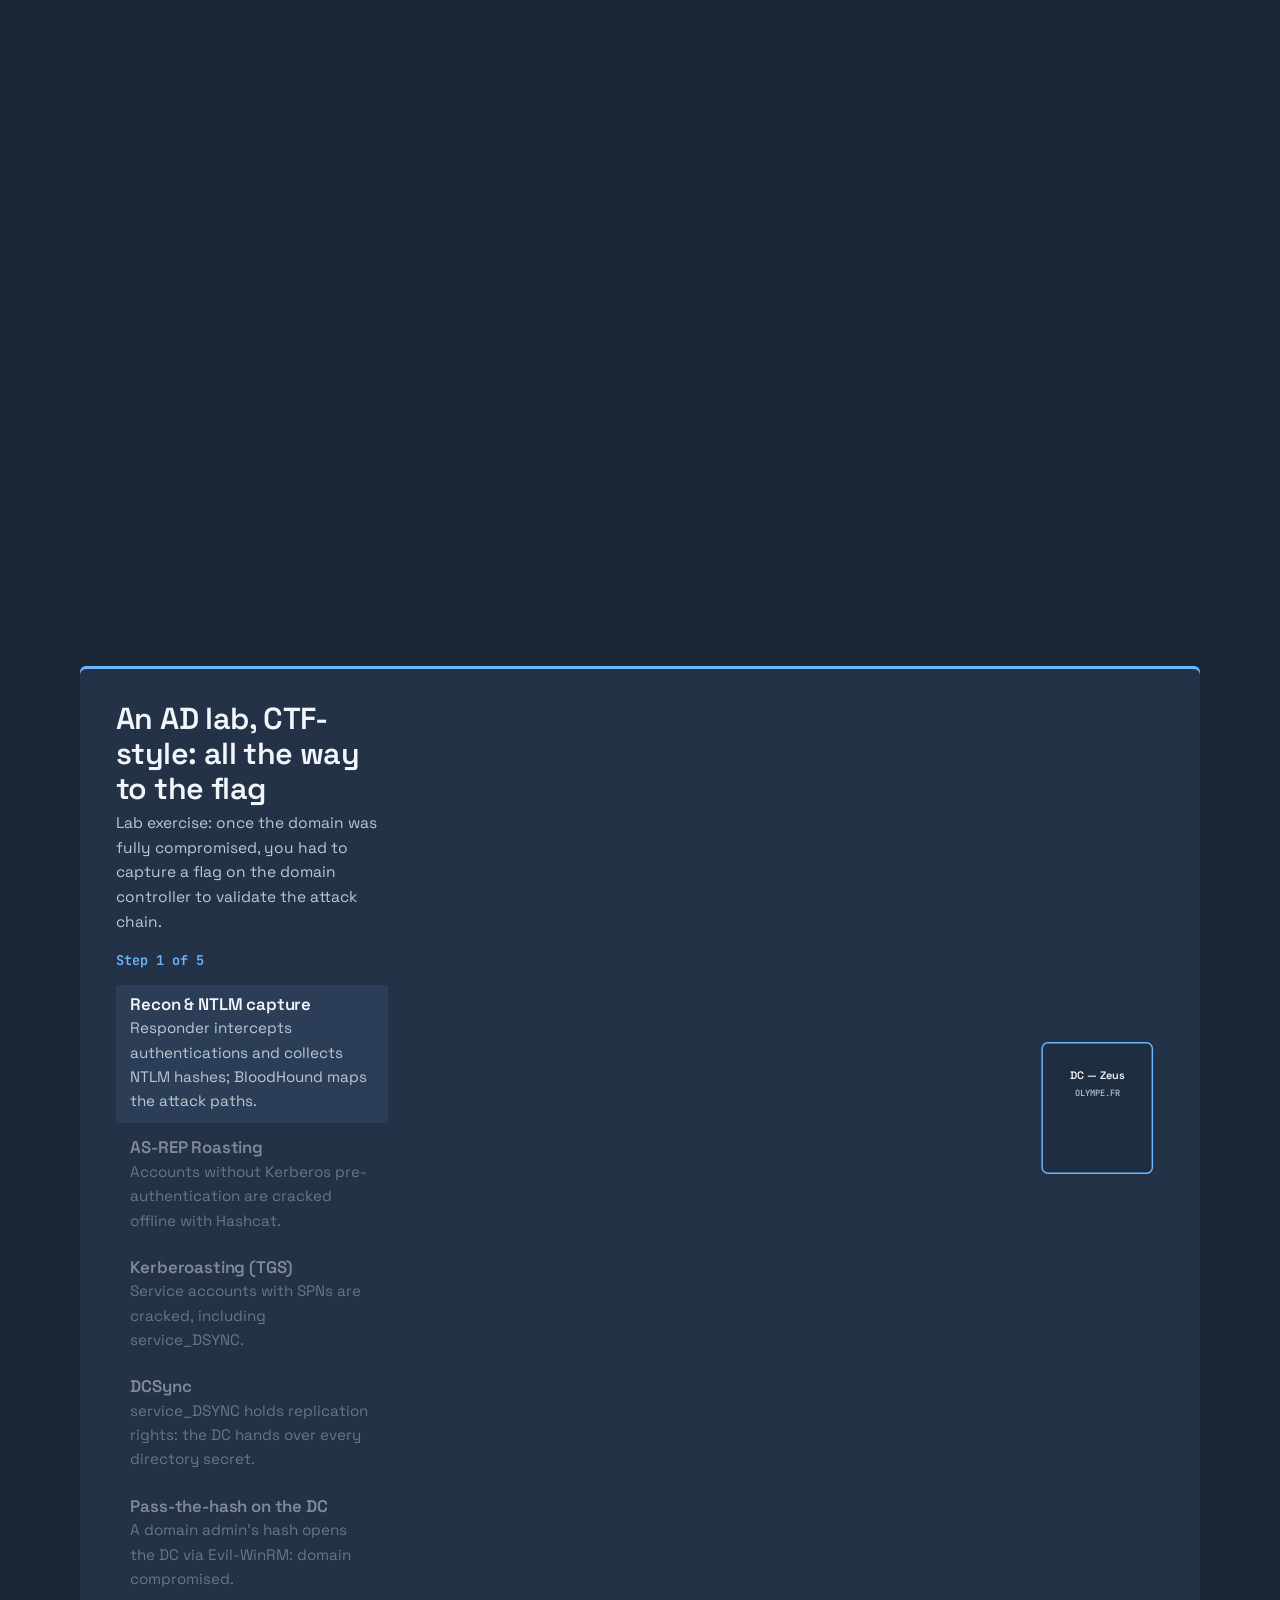
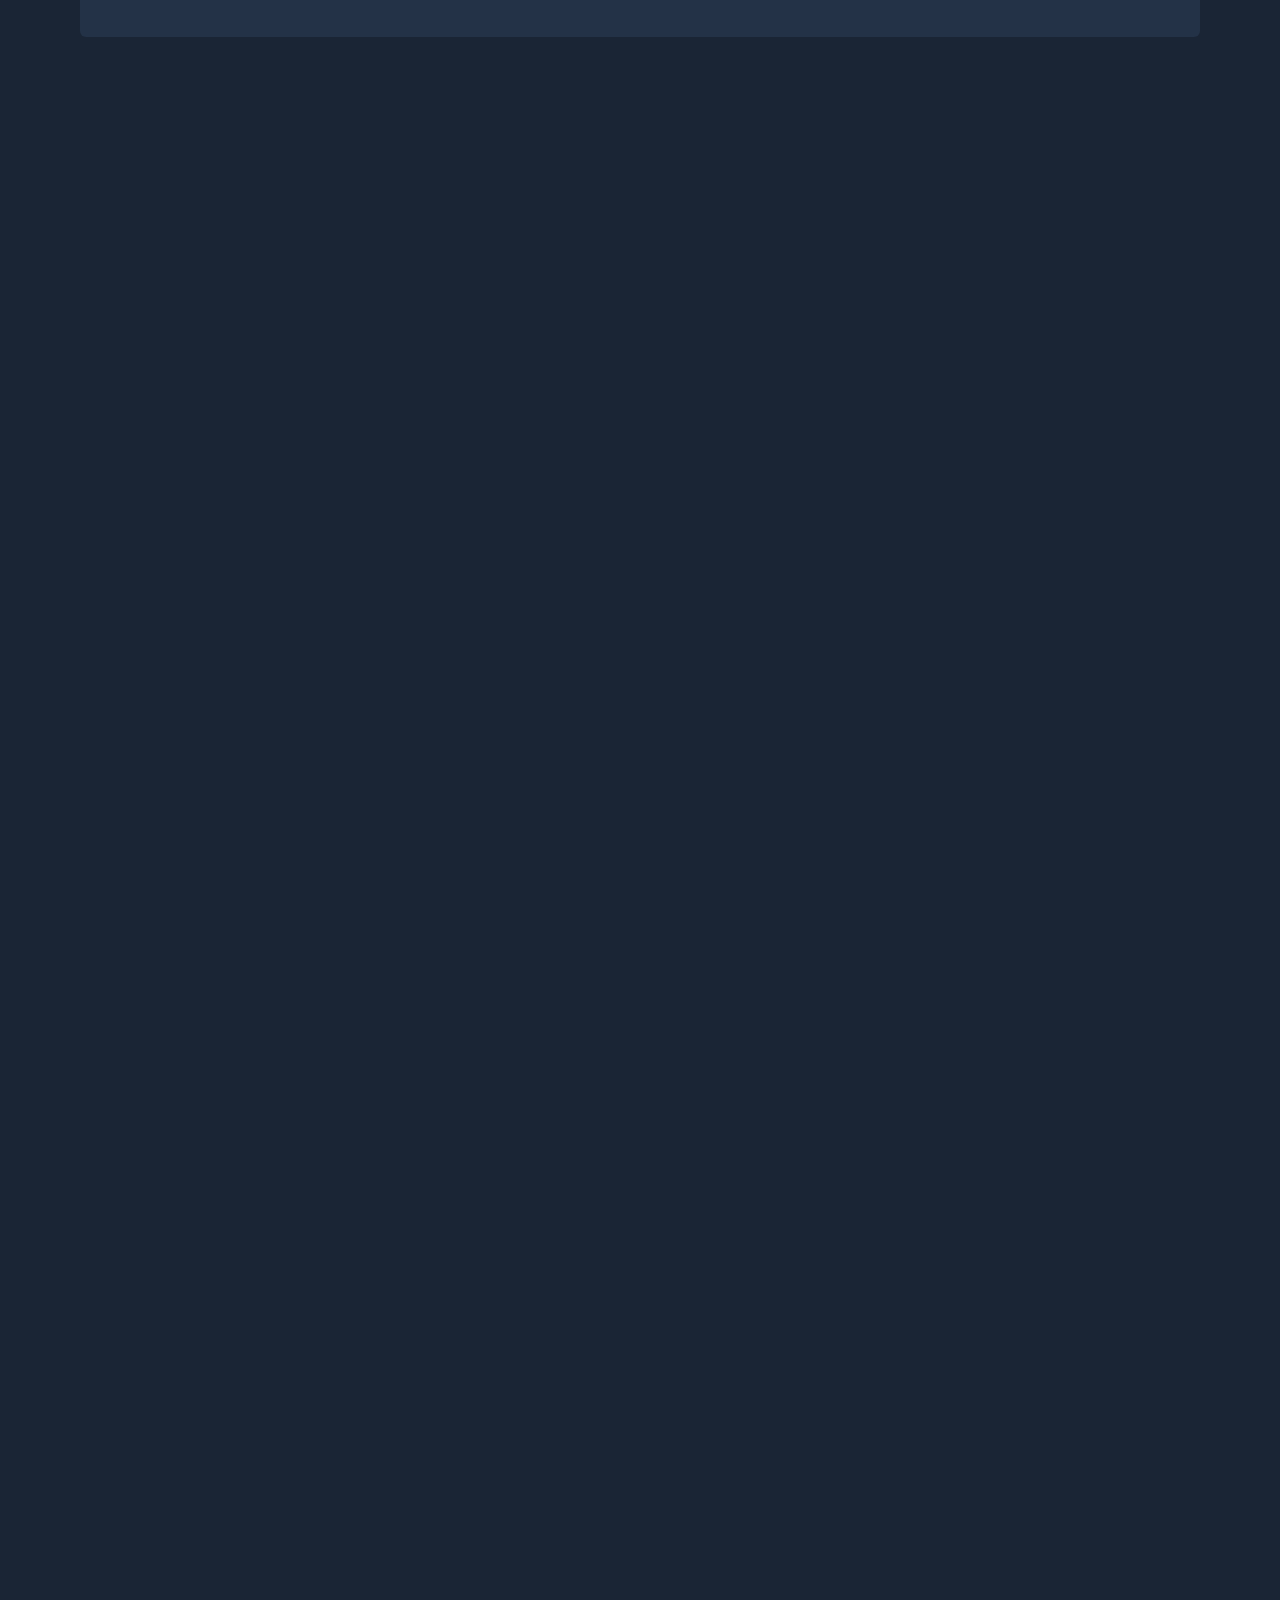
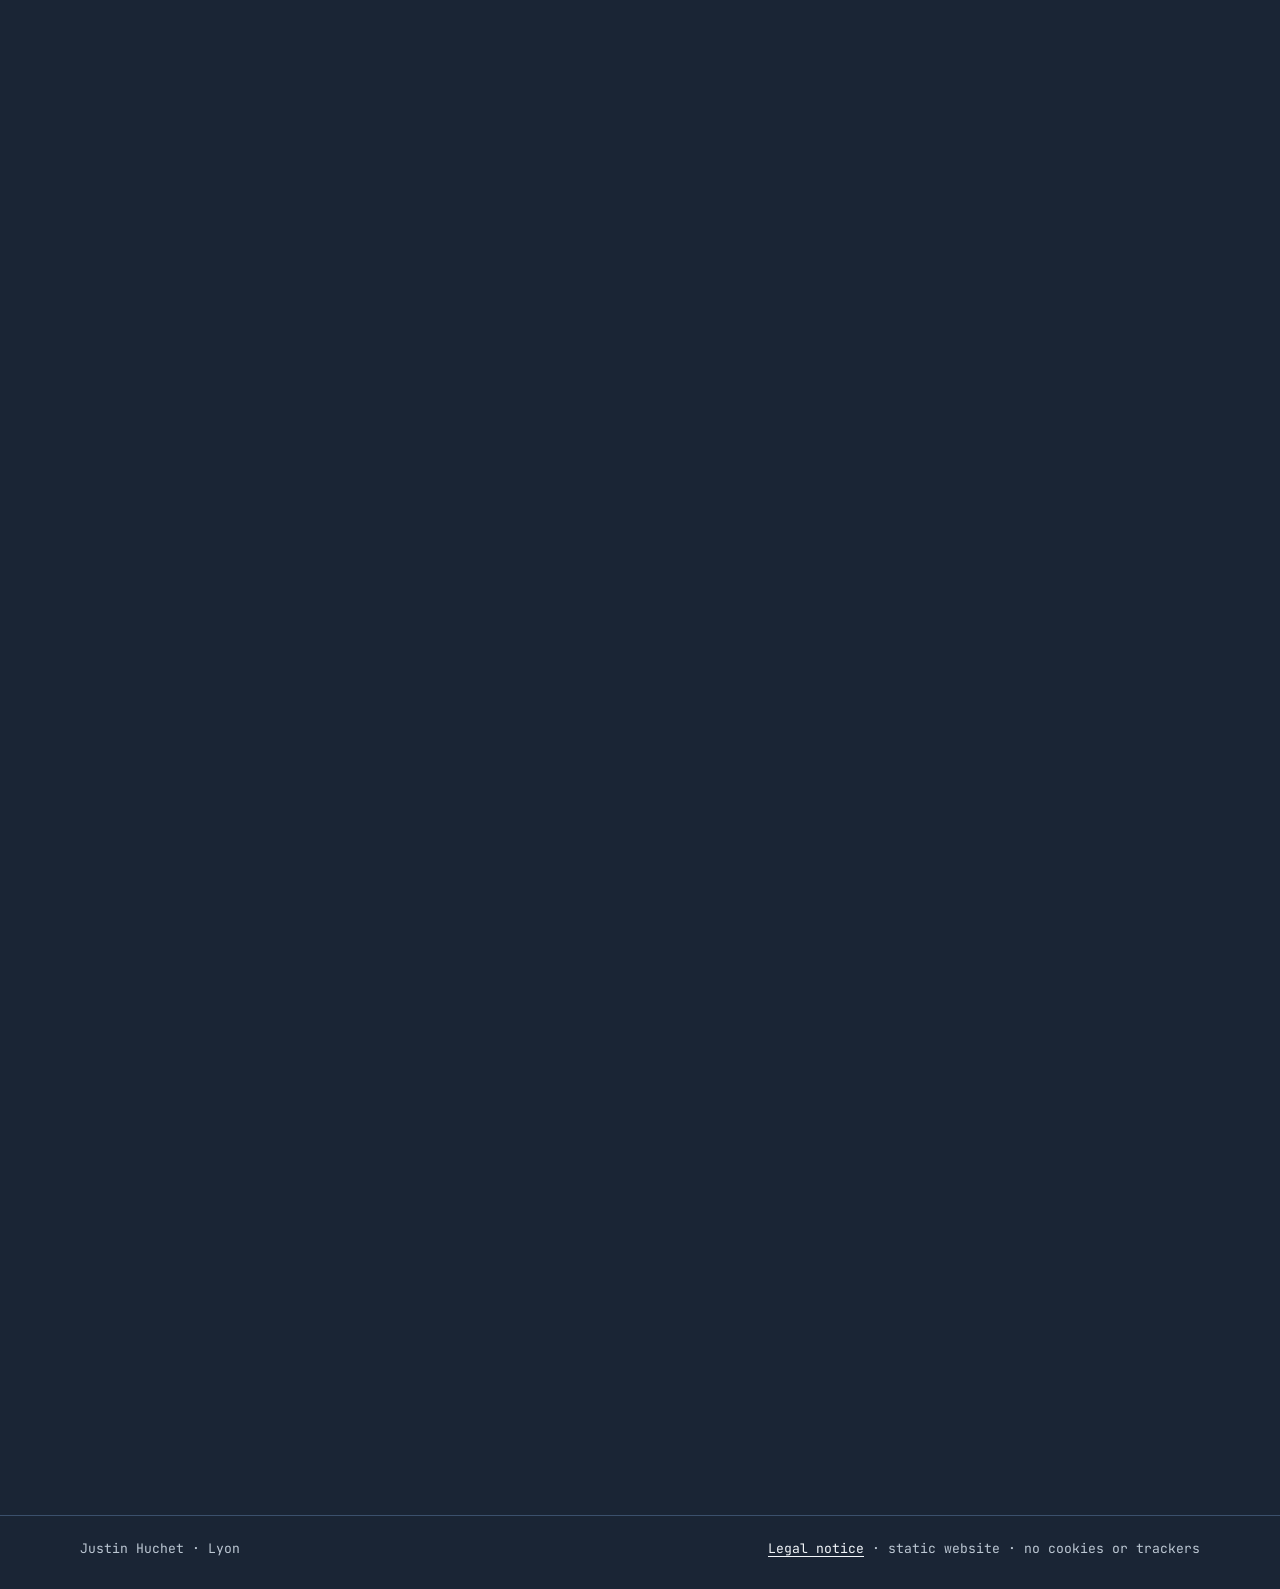
==== commit e53db595: "portfolio: scene AD en contexte CTF + flag UR_THE_BEST_ZEUS (v7)" ====
--- a/en/index.html
+++ b/en/index.html
@@ -10,7 +10,7 @@
   <meta name="description" content="Portfolio of Justin Huchet, work-study systems and network administrator looking for a junior cybersecurity role focused on systems and networks: SIEM, homelab, network labs, Active Directory pentesting.">
   <link rel="icon" href="../assets/favicon.svg" type="image/svg+xml">
   <link rel="preload" href="../assets/fonts/space-grotesk.woff2" as="font" type="font/woff2" crossorigin>
-  <link rel="stylesheet" href="../assets/style.css?v=6">
+  <link rel="stylesheet" href="../assets/style.css?v=7">
   <script src="../assets/main.js?v=2"></script>
   <script src="../assets/vendor/gsap.min.js" defer></script>
   <script src="../assets/vendor/ScrollTrigger.min.js" defer></script>
@@ -233,7 +233,8 @@
         <div class="scene" data-scene="ad">
           <div class="scene-stage">
             <div class="scene-copy">
-              <h3>How the OLYMPE.FR domain fell</h3>
+              <h3>An AD lab, CTF-style: all the way to the flag</h3>
+              <p class="scene-intro">Lab exercise: once the domain was fully compromised, you had to capture a flag on the domain controller to validate the attack chain.</p>
               <p class="scene-count" aria-hidden="true">Step 1 of 5</p>
               <ol class="scene-steps">
                 <li class="scene-step"><h4>Recon &amp; NTLM capture</h4><p>Responder intercepts authentications and collects NTLM hashes; BloodHound maps the attack paths.</p></li>
@@ -259,6 +260,7 @@
               <g class="dc"><rect class="dc-box" x="832" y="150" width="152" height="180" rx="8"/><text class="t-label" x="908" y="200" text-anchor="middle">DC — Zeus</text><text class="t-sub" x="908" y="224" text-anchor="middle">OLYMPE.FR</text></g>
               <g class="dc-crit"><rect x="832" y="150" width="152" height="180" rx="8"/><text class="t-label" x="908" y="280" text-anchor="middle">Domain admin</text></g>
               <g class="loot"><rect class="box" x="760" y="360" width="224" height="72" rx="6"/><text class="t-label" x="872" y="394" text-anchor="middle">Directory secrets</text><text class="t-sub" x="872" y="416" text-anchor="middle">krbtgt + privileged accounts</text></g>
+              <g class="loot"><rect class="box" x="760" y="446" width="224" height="46" rx="6"/><text class="t-sub" x="872" y="474" text-anchor="middle">flag: UR_THE_BEST_ZEUS</text></g>
               <circle class="packet atk-pkt p1" cx="162" cy="292" r="6"/>
               <circle class="packet atk-pkt p2" cx="326" cy="192" r="6"/>
               <circle class="packet atk-pkt p3" cx="490" cy="292" r="6"/>
--- a/assets/style.css
+++ b/assets/style.css
@@ -346,6 +346,7 @@
 .scene:not(.is-live) .scene-count { display: none; }
 
 /* Scène AD : chaîne d'attaque en rouge « crit », DC pris et butin extrait */
+.scene-copy .scene-intro { margin: .25rem 0 1rem; color: var(--muted); font-size: .97rem; }
 .scene-svg .t-label { font: 600 15px var(--sans); fill: var(--text); }
 .scene-svg .t-sub { font: 500 12px var(--mono); fill: var(--muted); }
 .scene-svg .atk-link { stroke: var(--crit); stroke-width: 2; }
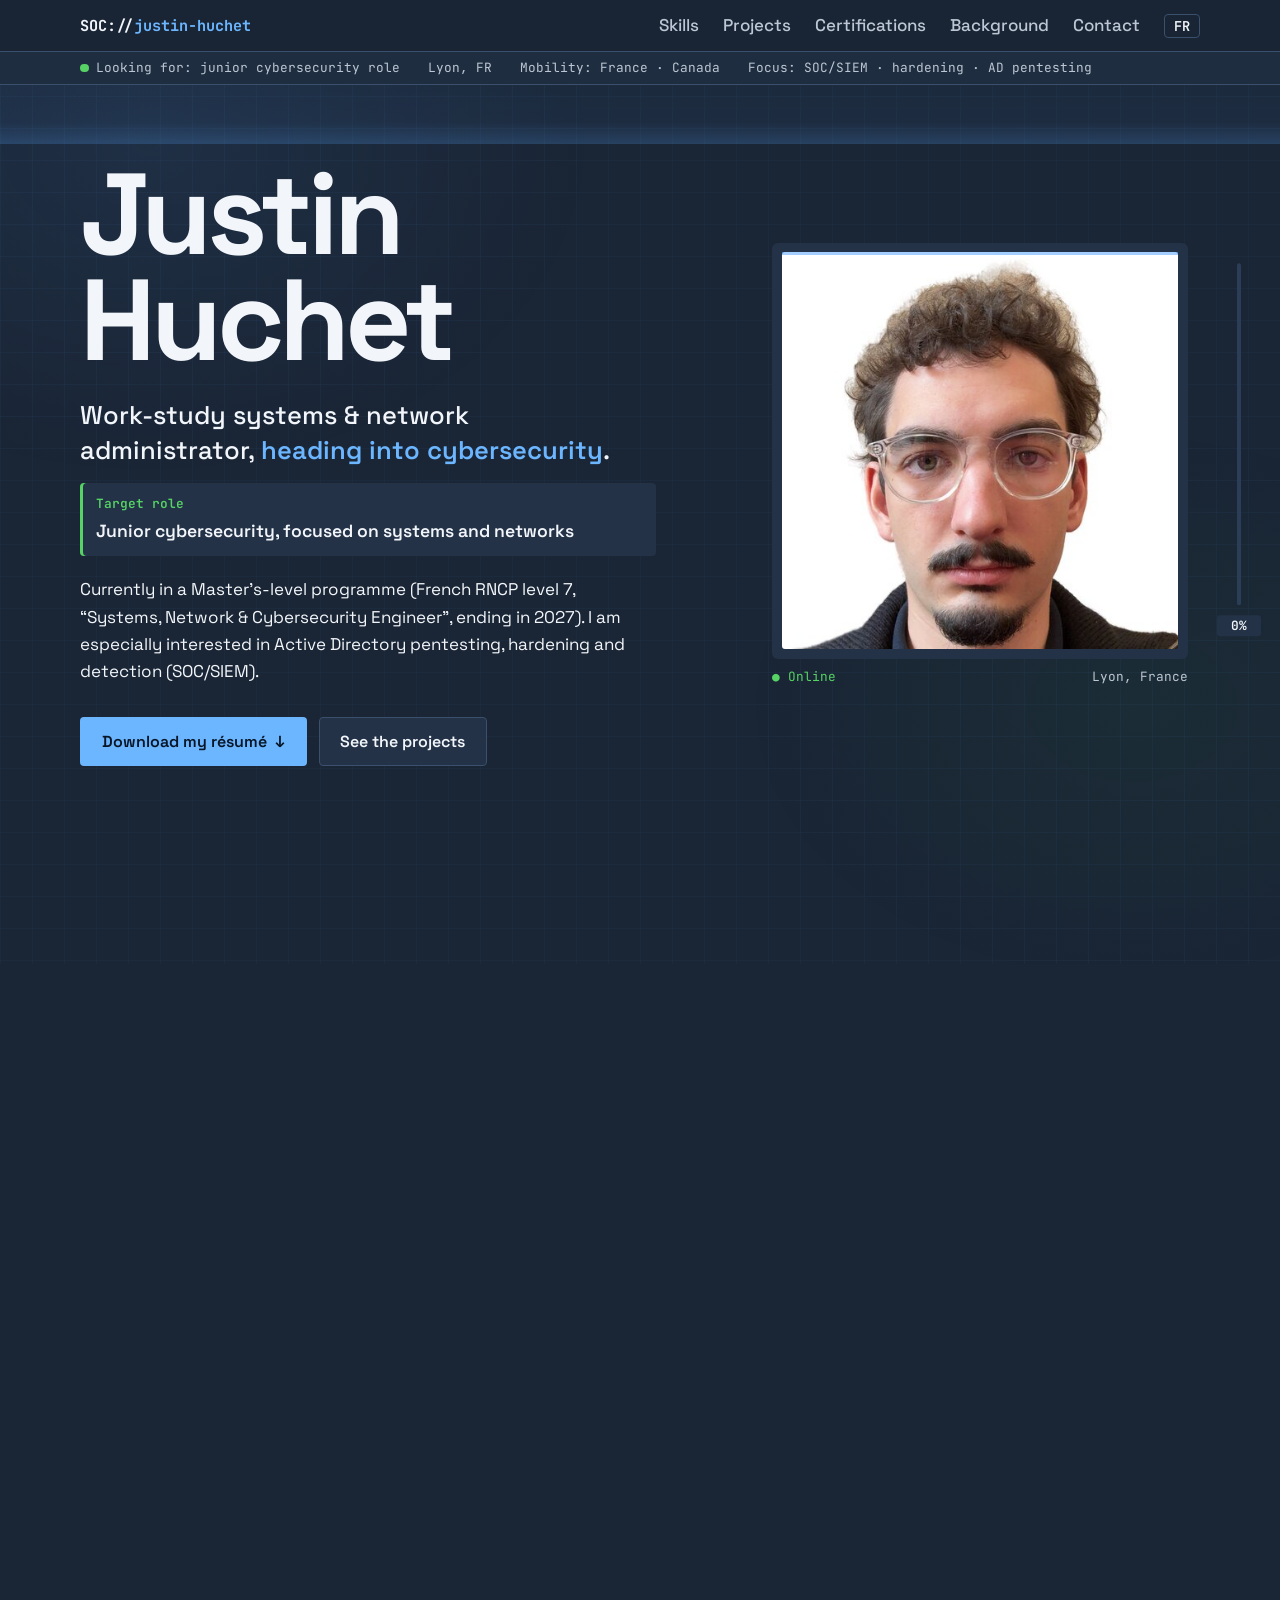
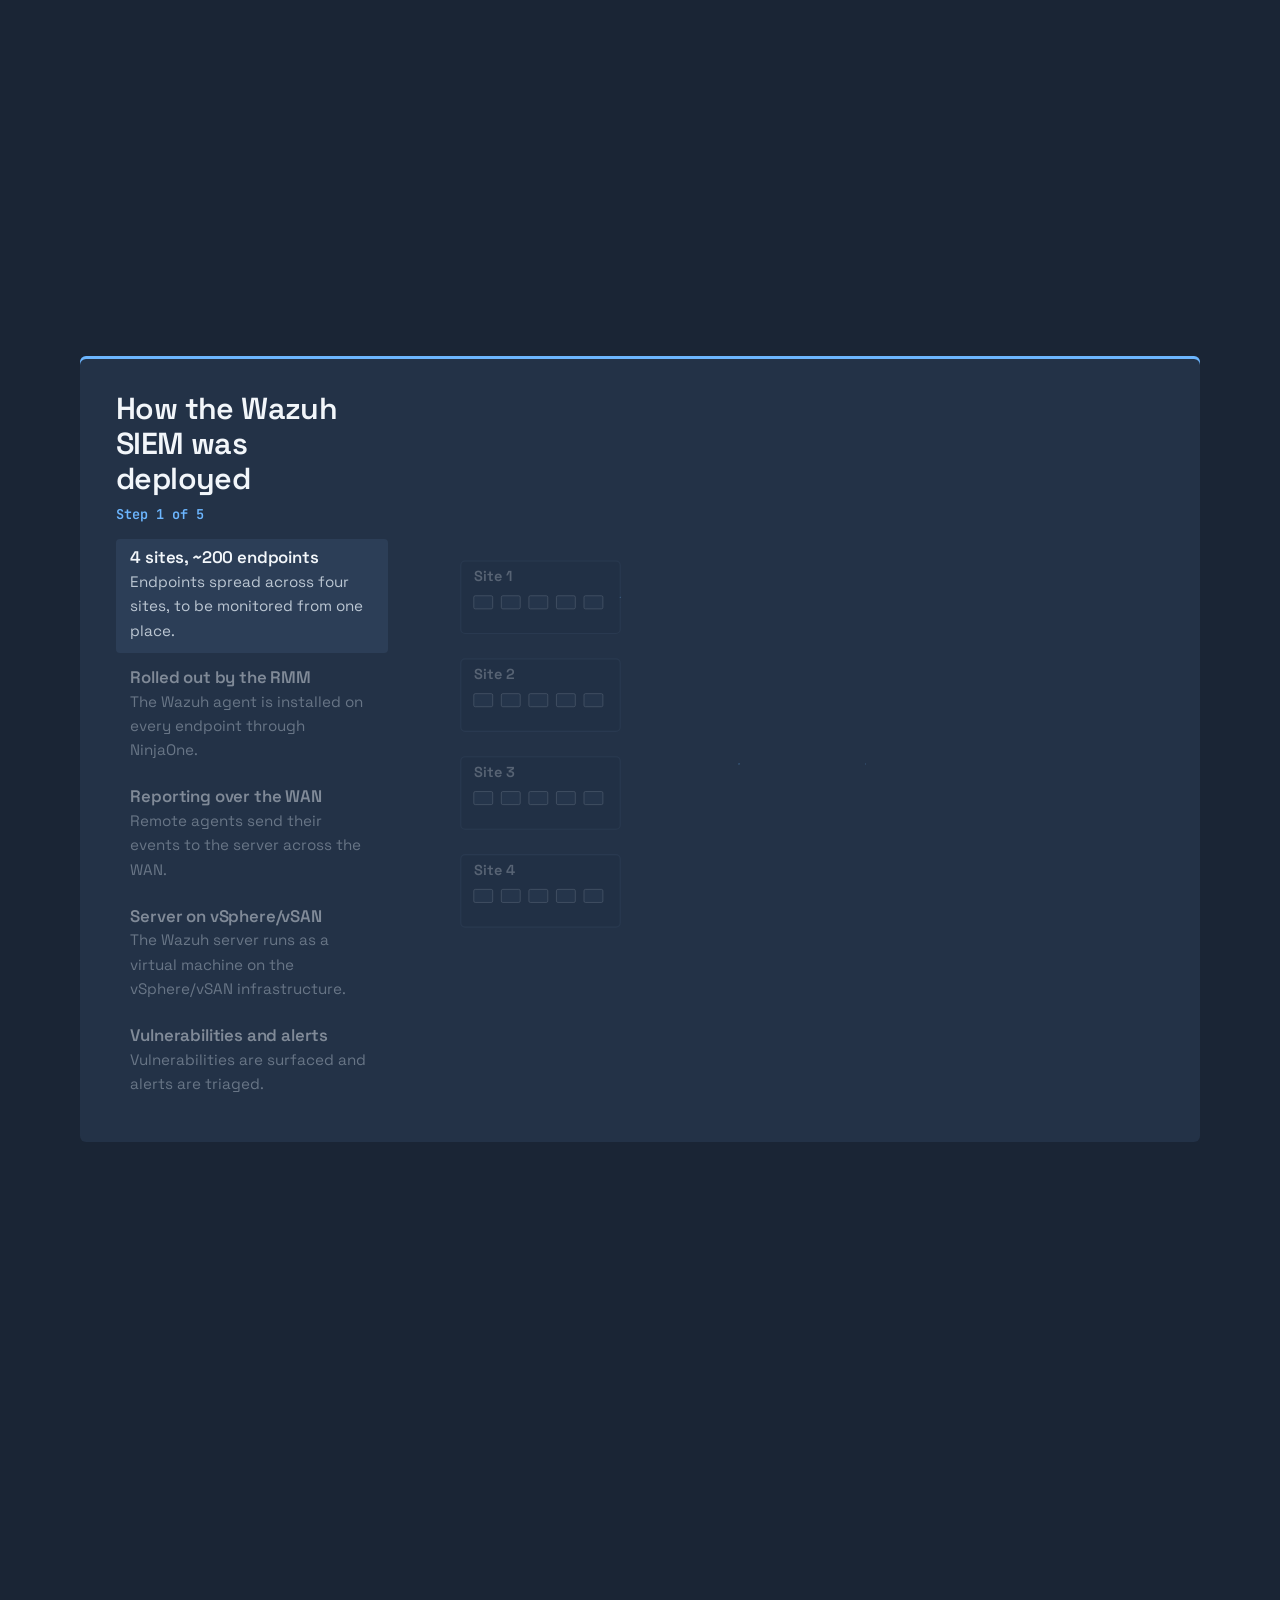
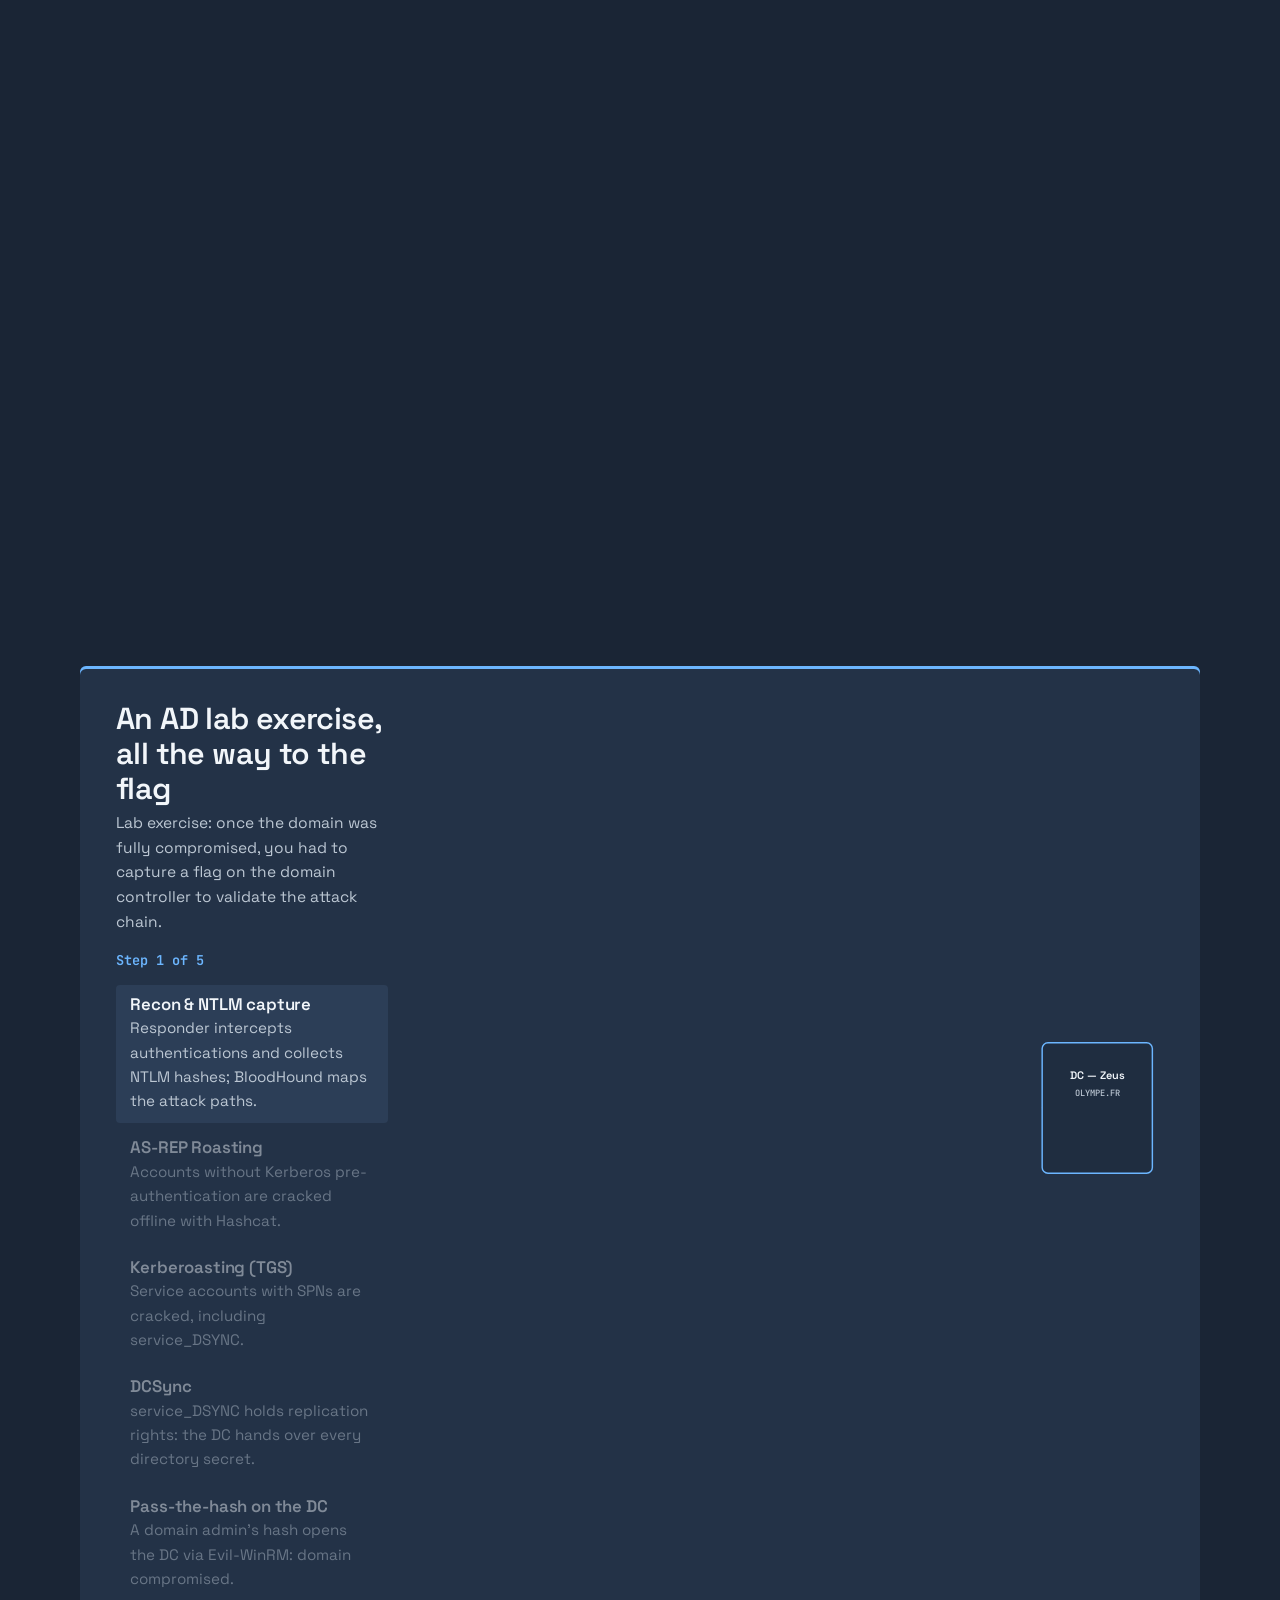
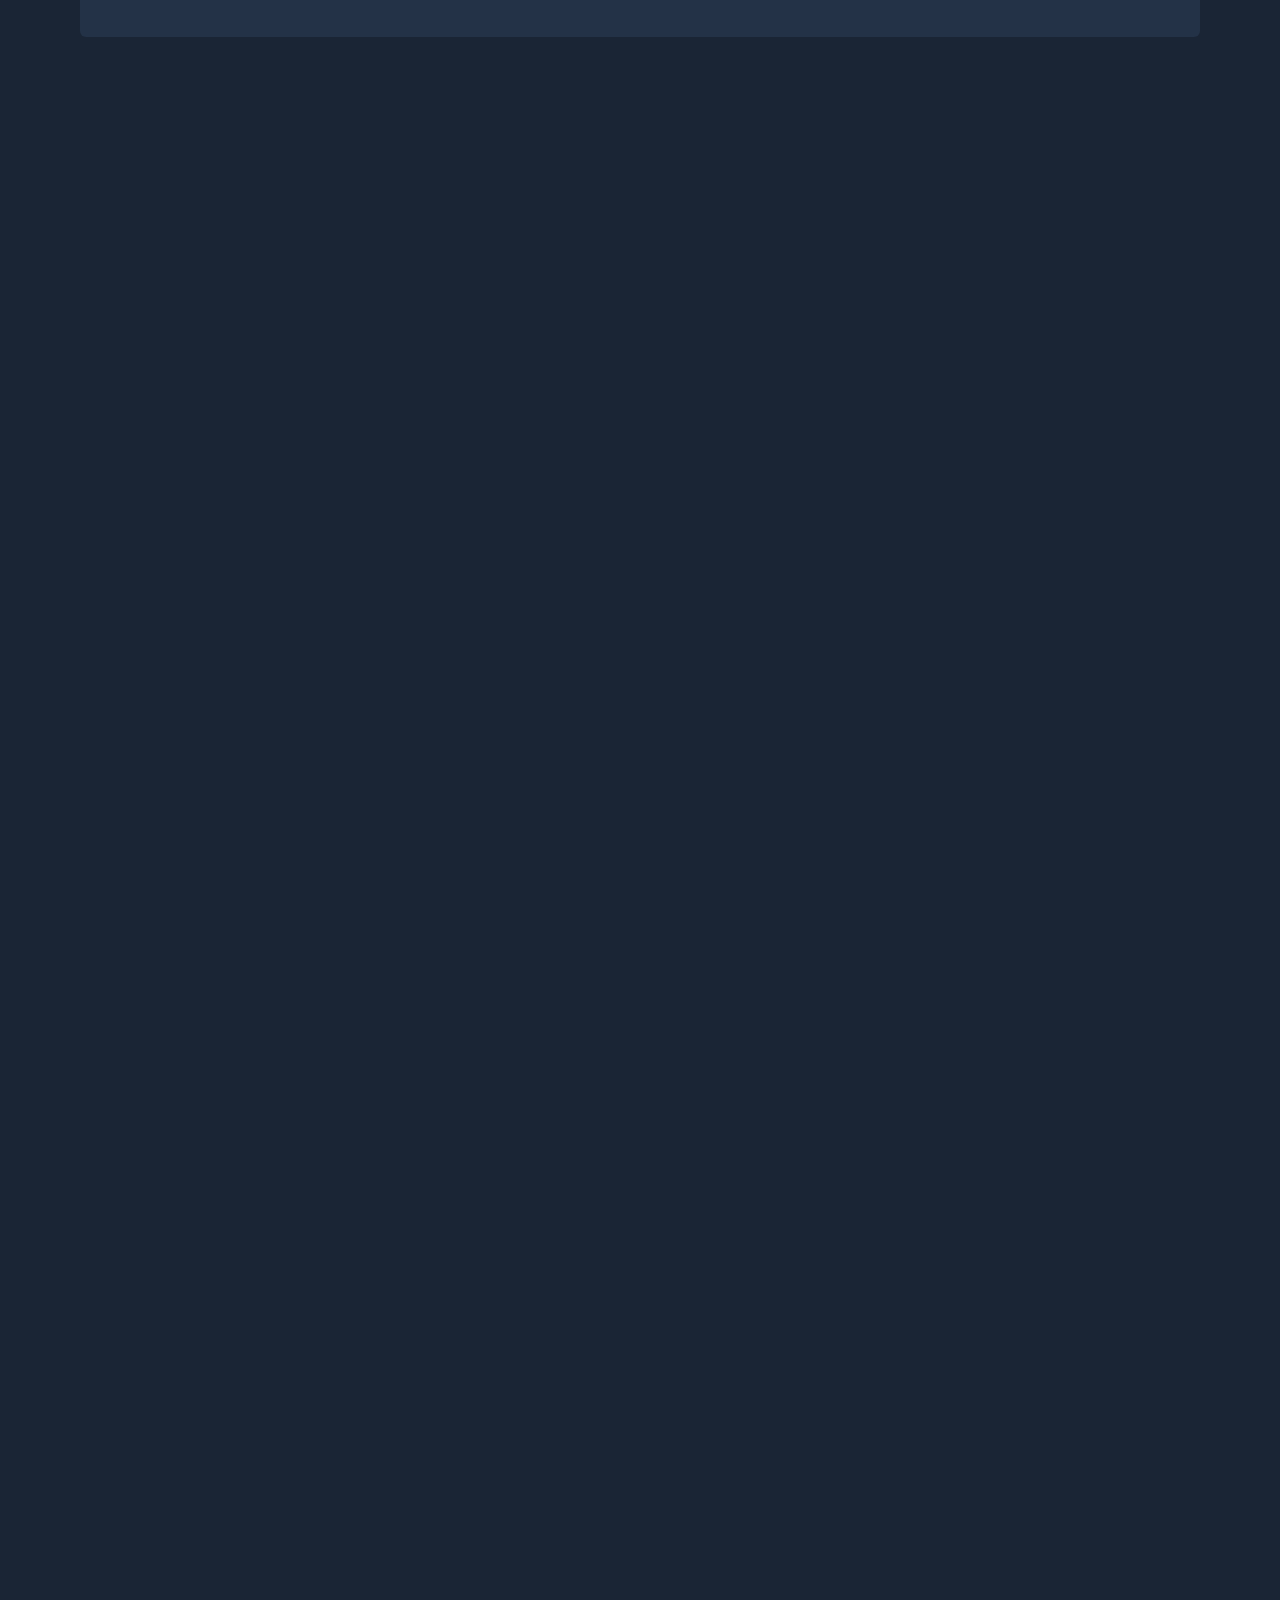
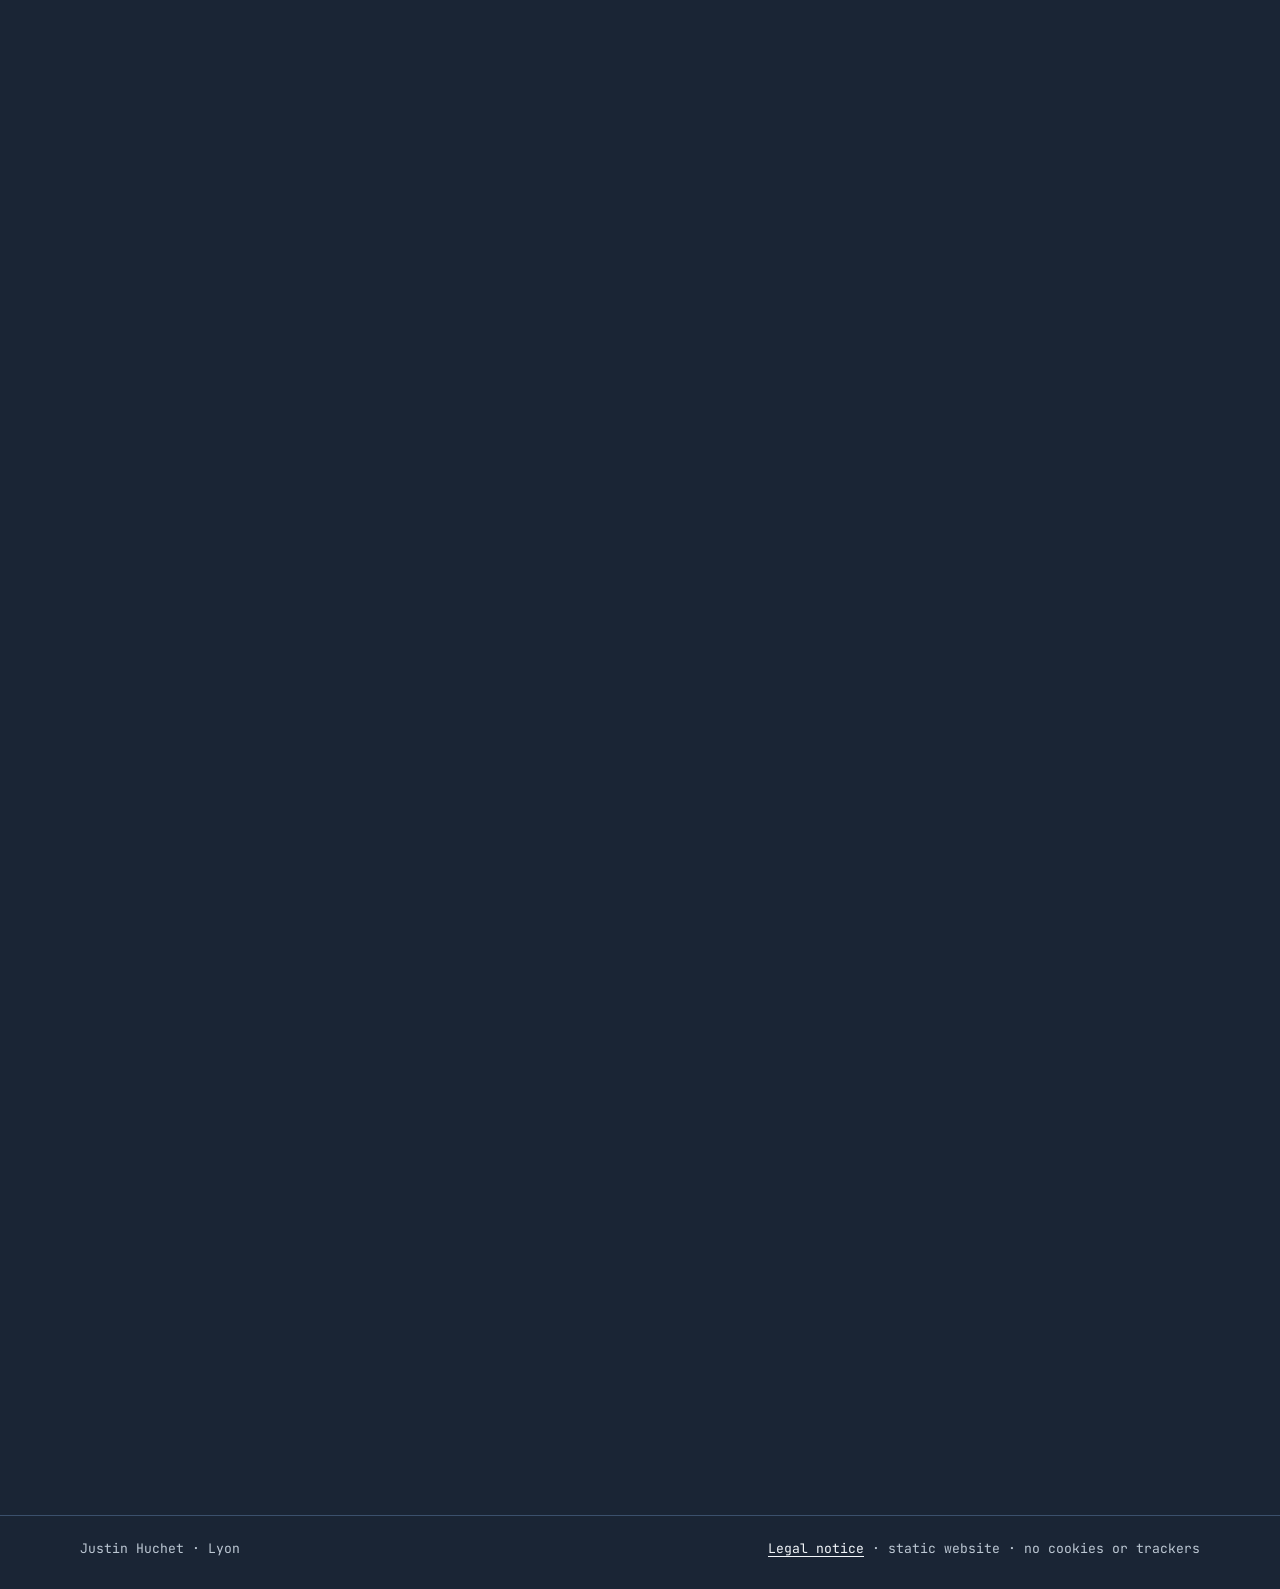
==== commit 6ed15f15: "portfolio: scene AD titre - exercice en lab au lieu de CTF" ====
--- a/en/index.html
+++ b/en/index.html
@@ -233,7 +233,7 @@
         <div class="scene" data-scene="ad">
           <div class="scene-stage">
             <div class="scene-copy">
-              <h3>An AD lab, CTF-style: all the way to the flag</h3>
+              <h3>An AD lab exercise, all the way to the flag</h3>
               <p class="scene-intro">Lab exercise: once the domain was fully compromised, you had to capture a flag on the domain controller to validate the attack chain.</p>
               <p class="scene-count" aria-hidden="true">Step 1 of 5</p>
               <ol class="scene-steps">
